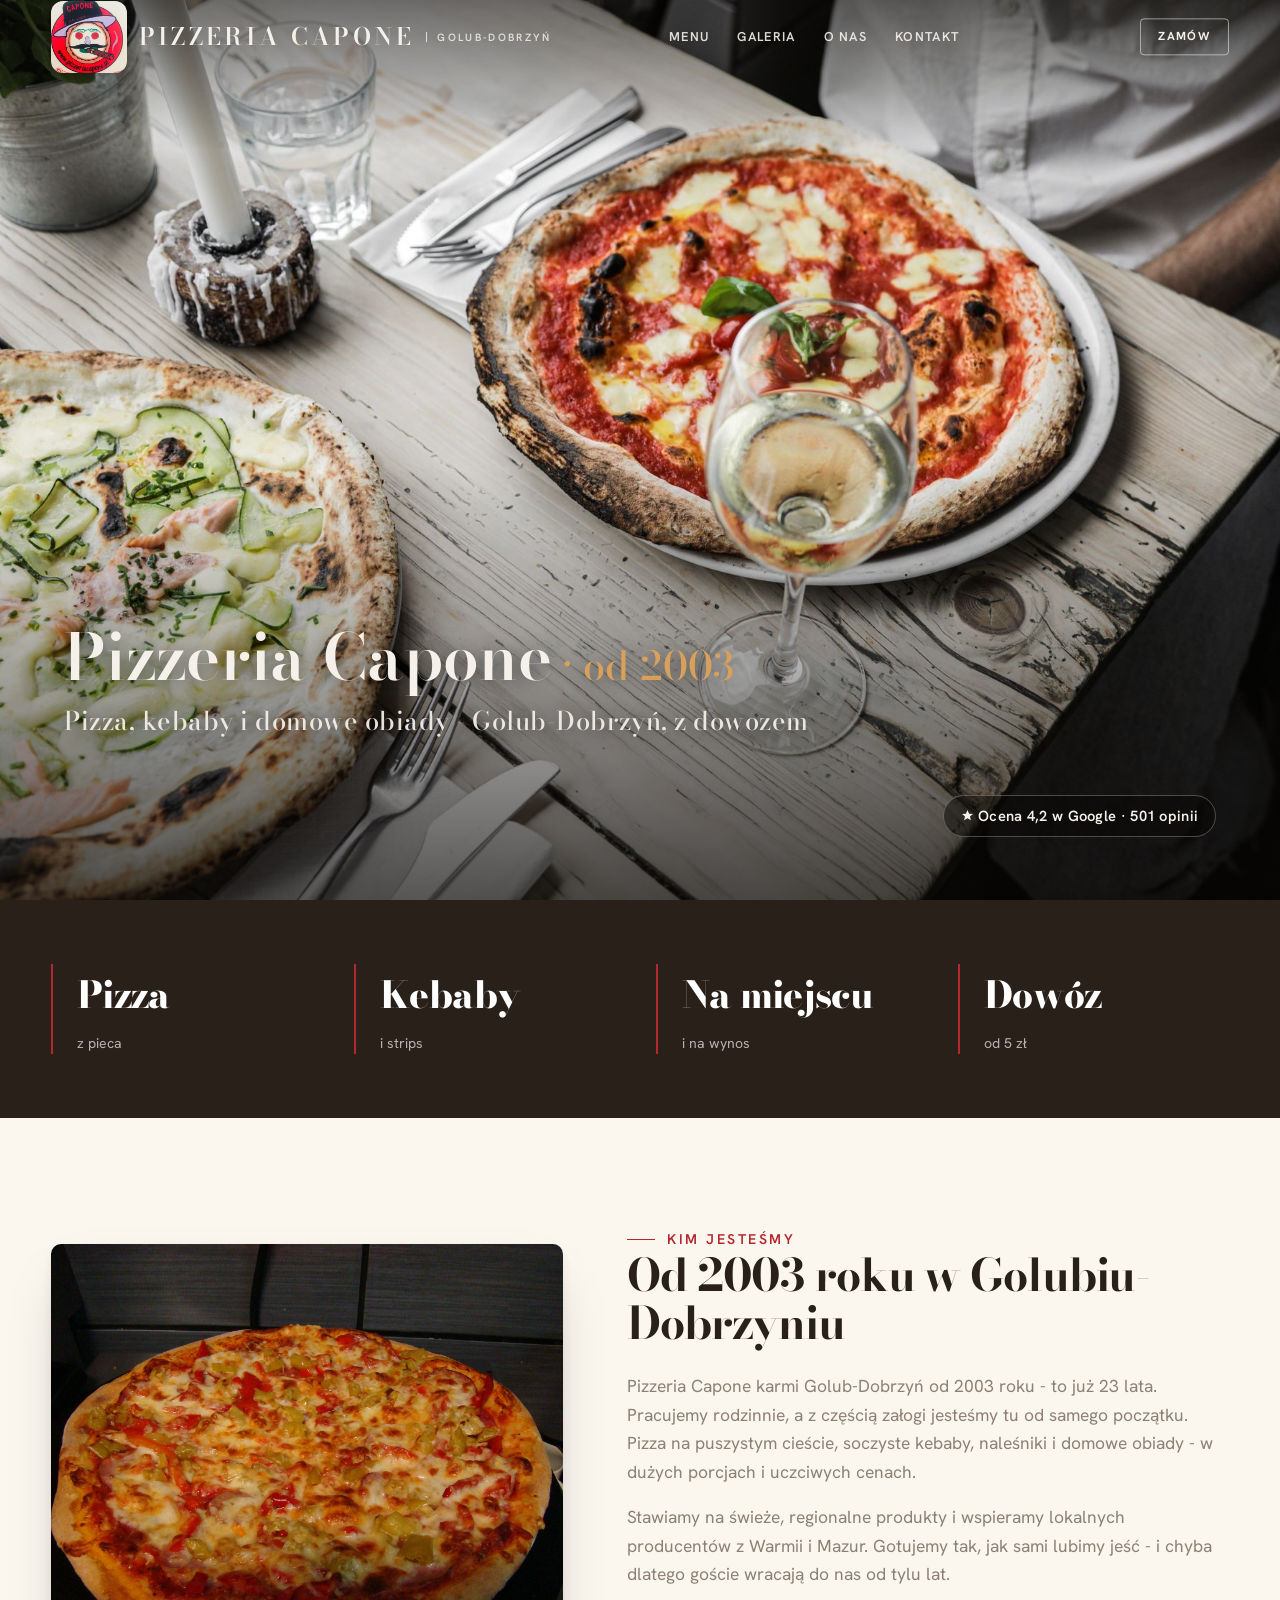
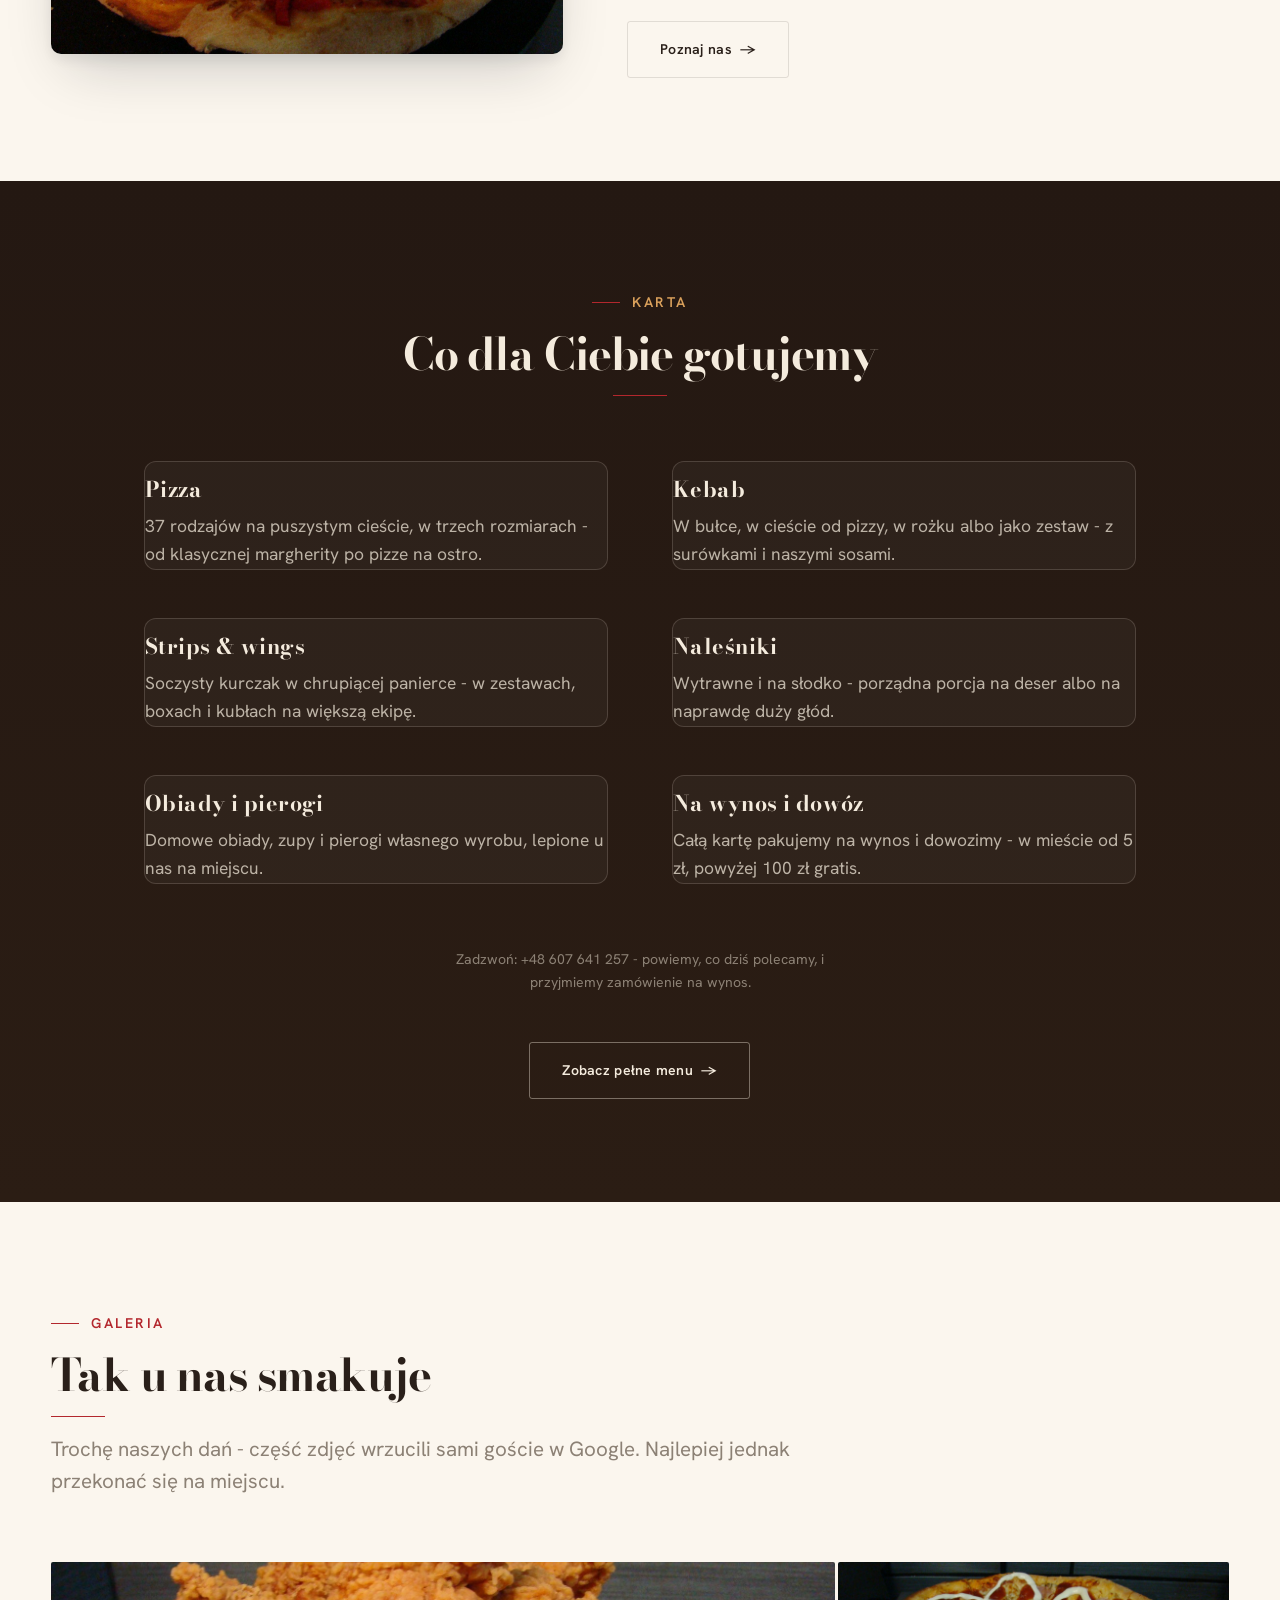
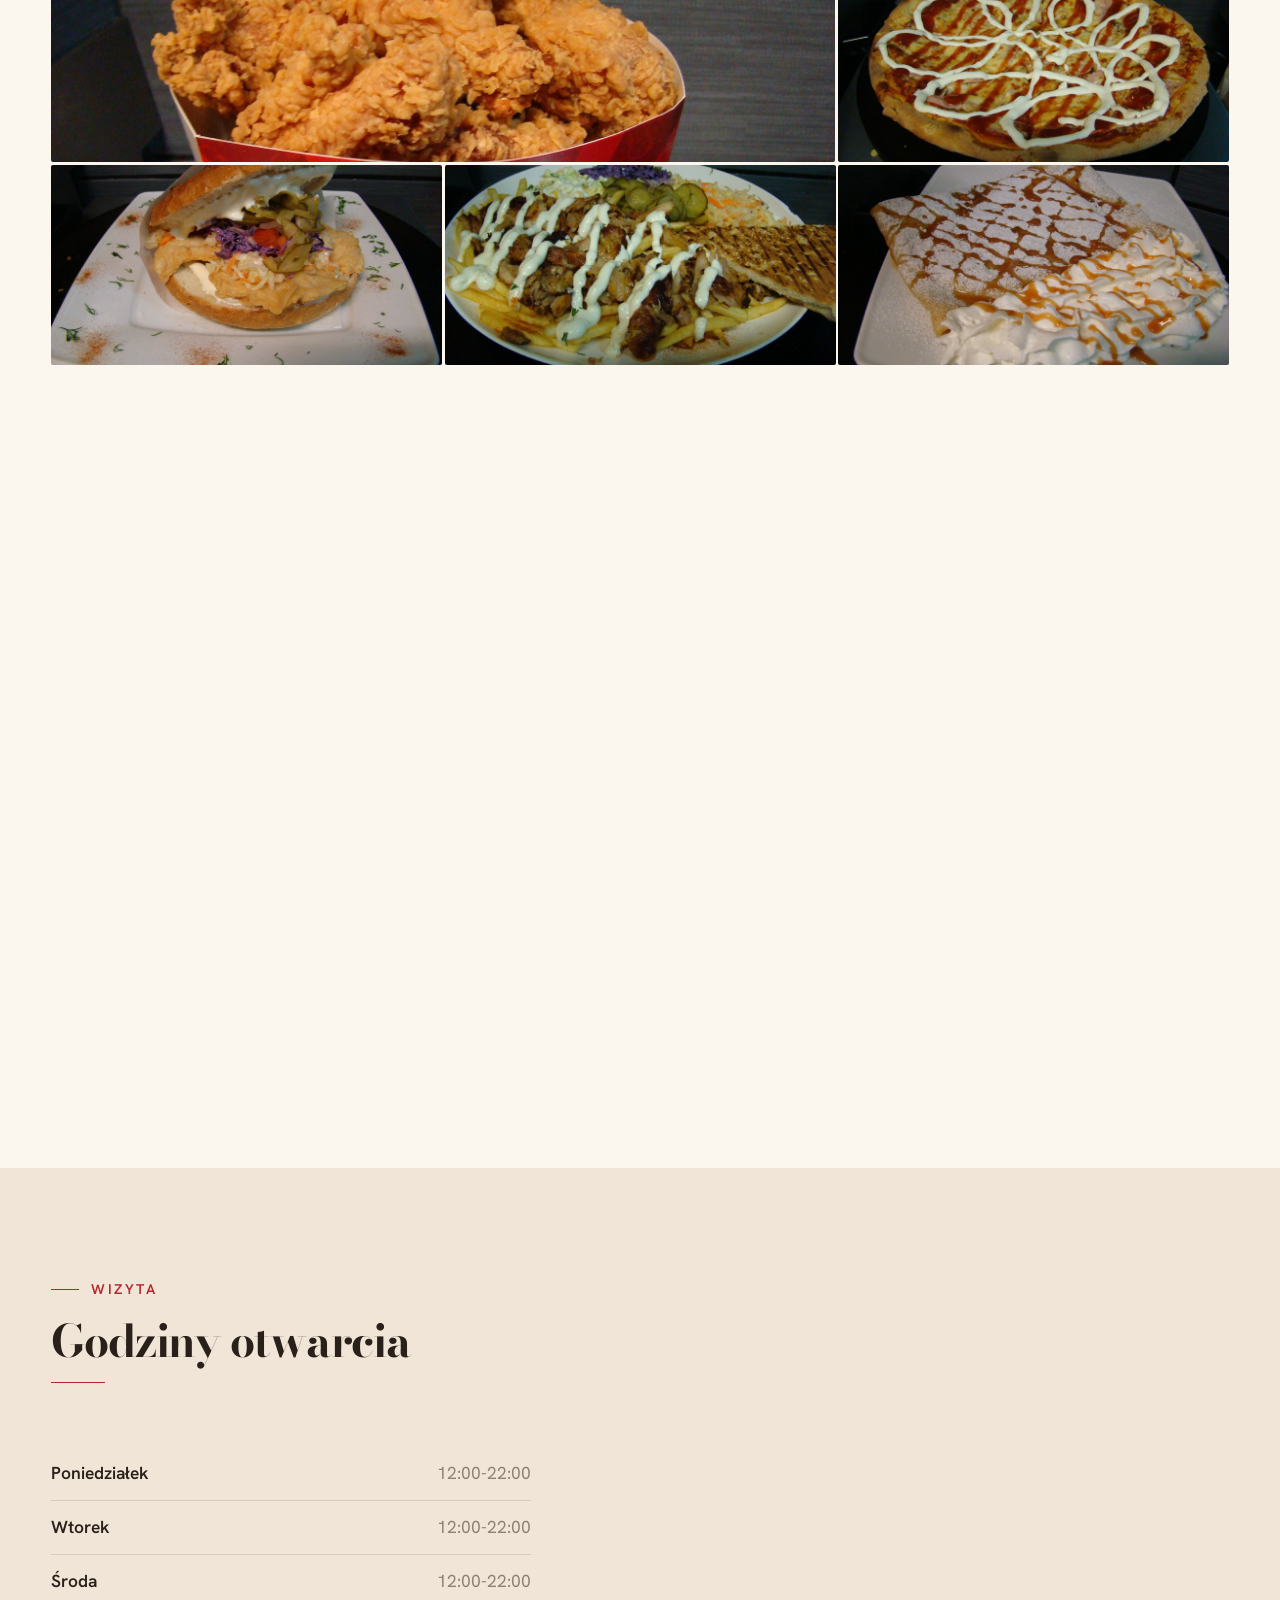
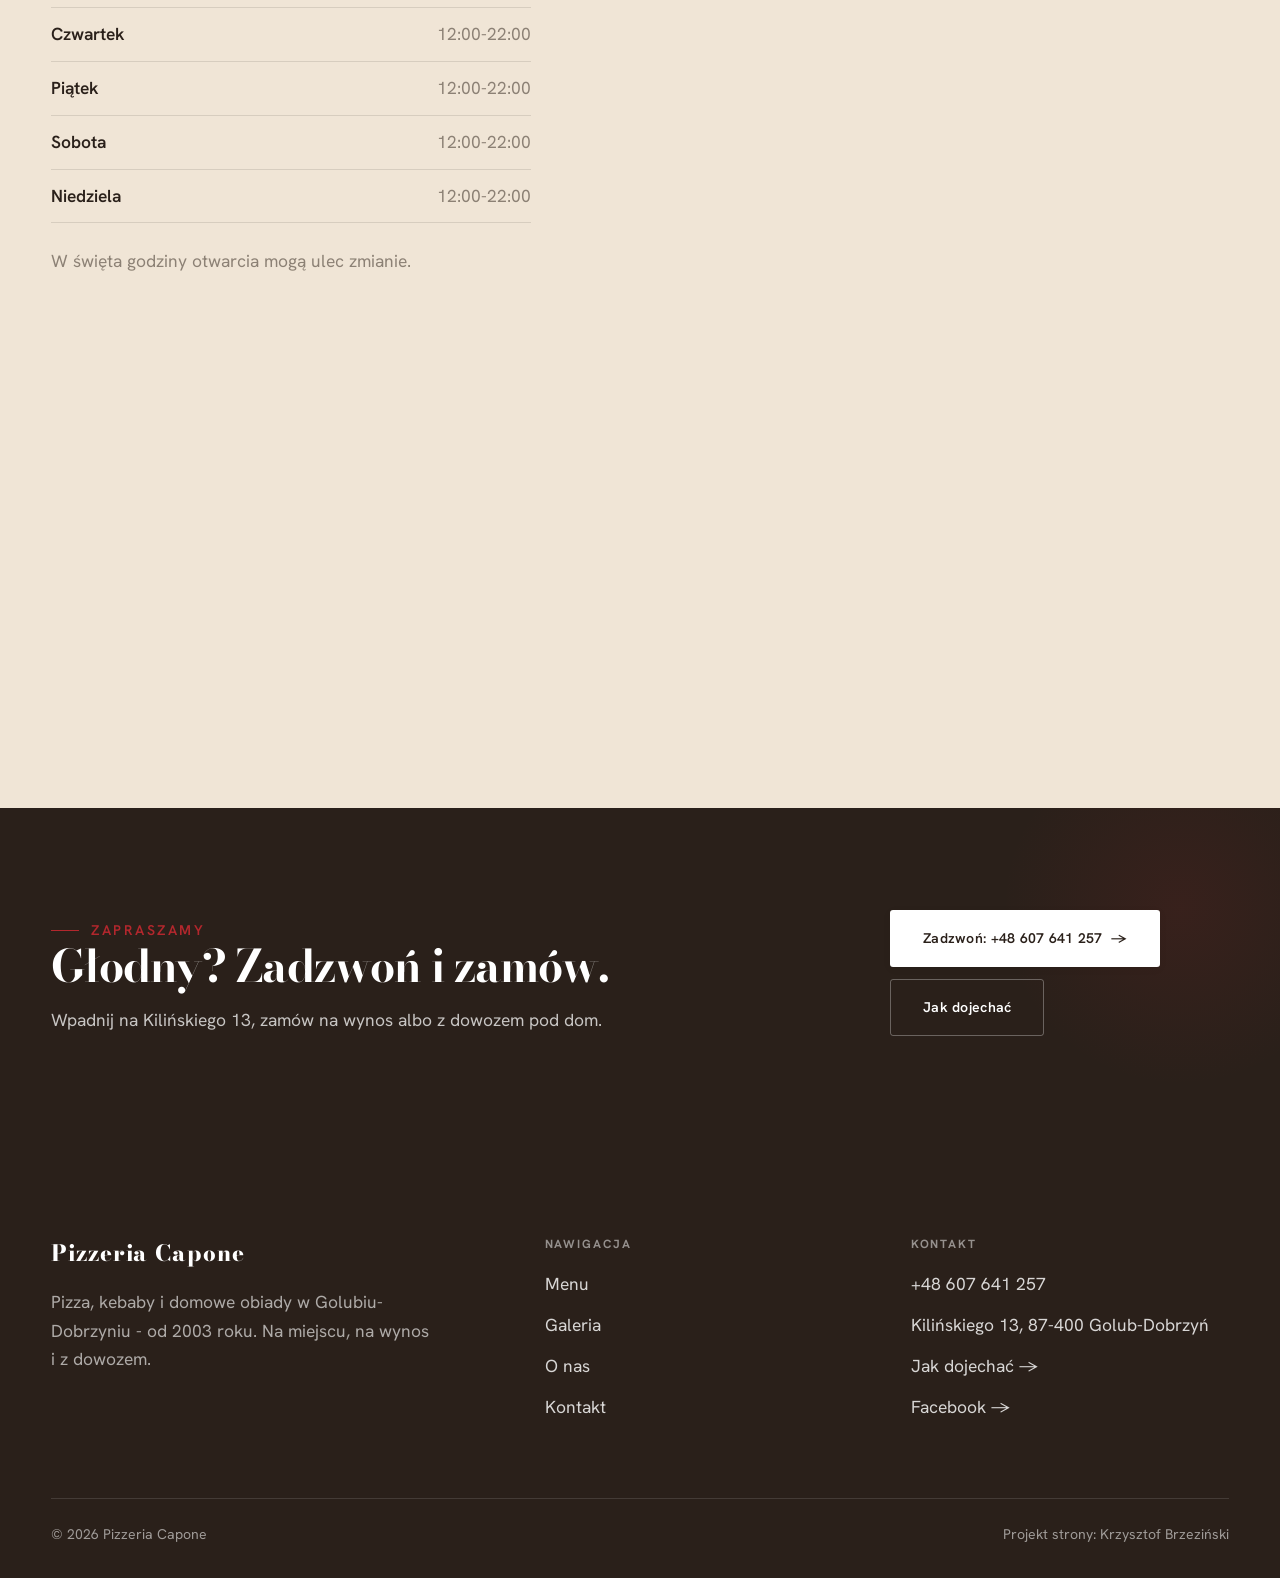
==== index.html @ 2d4af1e1 "Warstwa autorska: paleta Capone, ciemna karta na glownej, menu z prowadnicami, mapa przy godzinach, " ====
<!DOCTYPE html>
<html lang="pl">
<head>
<meta charset="UTF-8">
<meta name="viewport" content="width=device-width, initial-scale=1.0">
<title>Pizzeria Capone - Pizza i kebab · Golub-Dobrzyń</title>
<meta name="description" content="Pizzeria Capone w Golubiu-Dobrzyniu - pizza na puszystym cieście, kebaby, naleśniki i domowe obiady. Od 2003 roku, na miejscu i na wynos. Zadzwoń: +48 607 641 257.">
<link rel="preconnect" href="https://fonts.googleapis.com">
<link rel="preconnect" href="https://fonts.gstatic.com" crossorigin>
<link href="https://fonts.googleapis.com/css2?family=Bodoni+Moda:wght@500;600;700&family=Hanken+Grotesk:wght@400;500;600&display=swap" rel="stylesheet">
<link rel="stylesheet" href="assets/styles.css">
<link rel="icon" type="image/png" href="img/favicon.png">
<link rel="apple-touch-icon" href="img/apple-touch-icon.png">
<meta name="nb-deploy" content="bbc3ce6b8684">
</head>
<body>

<header class="nav">
  <div class="wrap nav-inner">
    <a class="brand brand-has-logo" href="index.html"><img class="brand-logo" src="img/logo.png" alt="Pizzeria Capone - logo"><span class="name">Pizzeria Capone</span><span class="sub">Golub-Dobrzyń</span></a>
    <nav class="nav-links">
      <a href="oferta.html">Menu</a>
      <a href="realizacje.html">Galeria</a>
      <a href="o-nas.html">O nas</a>
      <a href="kontakt.html">Kontakt</a>
      <a href="tel:+48607641257" class="btn btn-accent">Zamów</a>
    </nav>
    <button class="nav-toggle" aria-label="Menu"><span></span><span></span><span></span></button>
  </div>
</header>

<section class="hero-gastro">
  <img class="hg-bg" src="img/hero-galeria.jpg" alt="Pizzeria Capone - pizza z pieca">
  <div class="hg-veil"></div>
  <h1 class="hg-tagline">Pizzeria Capone<span class="hg-since"> · od 2003</span><span style="display:block;font-size:.4em;font-weight:500;letter-spacing:.02em;margin-top:.6em;color:rgba(245,241,234,.93)">Pizza, kebaby i domowe obiady - Golub-Dobrzyń, z dowozem</span></h1>
  <p class="hg-rate"><svg width="13" height="13" viewBox="0 0 24 24" fill="currentColor" aria-hidden="true" style="vertical-align:-1px"><path d="M12 2l2.9 6.6 7.1.6-5.4 4.7 1.6 7L12 17l-6.2 3.9 1.6-7L2 9.2l7.1-.6L12 2z"/></svg> Ocena 4,2 w Google · 501 opinii</p>
</section>
<section class="strip" style="padding-block:0">
  <div class="wrap">
    <div class="item reveal"><div class="k">Pizza</div><div class="v">z pieca</div></div>
    <div class="item reveal"><div class="k">Kebaby</div><div class="v">i strips</div></div>
    <div class="item reveal"><div class="k">Na miejscu</div><div class="v">i na wynos</div></div>
    <div class="item reveal"><div class="k">Dowóz</div><div class="v">od 5 zł</div></div>
  </div>
</section>
<section>
  <div class="wrap split">
    <div class="split-art reveal"><img src="img/g11.jpg" alt="Chleb kebabowy z sezamem - Pizzeria Capone" loading="lazy"></div>
    <div class="split-copy reveal">
      <span class="eyebrow">Kim jesteśmy</span>
      <h2>Od 2003 roku w Golubiu-Dobrzyniu</h2>
      <p class="muted">Pizzeria Capone karmi Golub-Dobrzyń od 2003 roku - to już 23 lata. Pracujemy rodzinnie, a z częścią załogi jesteśmy tu od samego początku. Pizza na puszystym cieście, soczyste kebaby, naleśniki i domowe obiady - w dużych porcjach i uczciwych cenach.</p>
      <p class="muted">Stawiamy na świeże, regionalne produkty i wspieramy lokalnych producentów z Warmii i Mazur. Gotujemy tak, jak sami lubimy jeść - i chyba dlatego goście wracają do nas od tylu lat.</p>
      <a href="o-nas.html" class="btn btn-ghost">Poznaj nas <span class="arr">→</span></a>
    </div>
  </div>
</section>
<section id="menu" class="menu-sec">
  <div class="wrap">
    <div class="head center reveal">
      <span class="eyebrow">Karta</span>
      <h2>Co dla Ciebie gotujemy</h2>
    </div>
    <div class="menu-cats">
      <div class="menu-cat reveal"><h3>Pizza</h3><p>37 rodzajów na puszystym cieście, w trzech rozmiarach - od klasycznej margherity po pizze na ostro.</p></div>
      <div class="menu-cat reveal"><h3>Kebab</h3><p>W bułce, w cieście od pizzy, w rożku albo jako zestaw - z surówkami i naszymi sosami.</p></div>
      <div class="menu-cat reveal"><h3>Strips &amp; wings</h3><p>Soczysty kurczak w chrupiącej panierce - w zestawach, boxach i kubłach na większą ekipę.</p></div>
      <div class="menu-cat reveal"><h3>Naleśniki</h3><p>Wytrawne i na słodko - porządna porcja na deser albo na naprawdę duży głód.</p></div>
      <div class="menu-cat reveal"><h3>Obiady i pierogi</h3><p>Domowe obiady, zupy i pierogi własnego wyrobu, lepione u nas na miejscu.</p></div>
      <div class="menu-cat reveal"><h3>Na wynos i dowóz</h3><p>Całą kartę pakujemy na wynos i dowozimy - w mieście od 5 zł, powyżej 100 zł gratis.</p></div>
    </div>
    <p class="menu-note">Zadzwoń: +48 607 641 257 - powiemy, co dziś polecamy, i przyjmiemy zamówienie na wynos.</p>
    <div style="text-align:center;margin-top:var(--space-7)" class="reveal"><a href="oferta.html" class="btn btn-ghost">Zobacz pełne menu <span class="arr">→</span></a></div>
  </div>
</section>
<section>
  <div class="wrap">
    <div class="head reveal">
      <span class="eyebrow">Galeria</span>
      <h2>Tak u nas smakuje</h2>
      <p>Trochę naszych dań - część zdjęć wrzucili sami goście w Google. Najlepiej jednak przekonać się na miejscu.</p>
    </div>
    <div class="gallery">
      <div class="tile t-two3 reveal"><img src="img/g2.jpg" alt="Kubełek chrupiących stripsów" loading="lazy" style="object-position:center 18%"><div class="cap">Kubełek stripsów</div></div>
      <div class="tile t-third reveal"><img src="img/g3.jpg" alt="Nasza pizza" loading="lazy"><div class="cap">Nasza pizza</div></div>
      <div class="tile t-third reveal"><img src="img/g4.jpg" alt="Burger z kurczakiem" loading="lazy"><div class="cap">Burger z kurczakiem</div></div>
      <div class="tile t-third reveal"><img src="img/g5.jpg" alt="Kebab na talerzu z frytkami i surówkami" loading="lazy"><div class="cap">Kebab na talerzu</div></div>
      <div class="tile t-third reveal"><img src="img/g6.jpg" alt="Naleśnik z bitą śmietaną i karmelem" loading="lazy"><div class="cap">Naleśniki na słodko</div></div>
    </div>
    <div style="margin-top:var(--space-7)" class="reveal"><a href="realizacje.html" class="btn btn-accent">Pełna galeria <span class="arr">→</span></a></div>
  </div>
</section>
<section class="opinie">
  <div class="wrap">
    <div class="head center reveal">
      <span class="eyebrow">Opinie</span>
      <h2>Co mówią klienci</h2>
    </div>
    <div class="opinie-grid">
      <figure class="op-card reveal"><span class="op-star" style="display:inline-flex;gap:3px"><svg width="14" height="14" viewBox="0 0 24 24" fill="currentColor" aria-hidden="true"><path d="M12 2l2.9 6.6 7.1.6-5.4 4.7 1.6 7L12 17l-6.2 3.9 1.6-7L2 9.2l7.1-.6L12 2z"/></svg><svg width="14" height="14" viewBox="0 0 24 24" fill="currentColor" aria-hidden="true"><path d="M12 2l2.9 6.6 7.1.6-5.4 4.7 1.6 7L12 17l-6.2 3.9 1.6-7L2 9.2l7.1-.6L12 2z"/></svg><svg width="14" height="14" viewBox="0 0 24 24" fill="currentColor" aria-hidden="true"><path d="M12 2l2.9 6.6 7.1.6-5.4 4.7 1.6 7L12 17l-6.2 3.9 1.6-7L2 9.2l7.1-.6L12 2z"/></svg><svg width="14" height="14" viewBox="0 0 24 24" fill="currentColor" aria-hidden="true"><path d="M12 2l2.9 6.6 7.1.6-5.4 4.7 1.6 7L12 17l-6.2 3.9 1.6-7L2 9.2l7.1-.6L12 2z"/></svg><svg width="14" height="14" viewBox="0 0 24 24" fill="currentColor" aria-hidden="true"><path d="M12 2l2.9 6.6 7.1.6-5.4 4.7 1.6 7L12 17l-6.2 3.9 1.6-7L2 9.2l7.1-.6L12 2z"/></svg></span><blockquote>Najlepsza pizzeria w Dobrzyniu i oby tak dalej kolejnych 23 lat! Bardzo szybki czas oczekiwania, przesympatyczna obsługa, z całego serca polecam!</blockquote><span class="op-autor">Milena Dylewska</span></figure>
      <figure class="op-card reveal"><span class="op-star" style="display:inline-flex;gap:3px"><svg width="14" height="14" viewBox="0 0 24 24" fill="currentColor" aria-hidden="true"><path d="M12 2l2.9 6.6 7.1.6-5.4 4.7 1.6 7L12 17l-6.2 3.9 1.6-7L2 9.2l7.1-.6L12 2z"/></svg><svg width="14" height="14" viewBox="0 0 24 24" fill="currentColor" aria-hidden="true"><path d="M12 2l2.9 6.6 7.1.6-5.4 4.7 1.6 7L12 17l-6.2 3.9 1.6-7L2 9.2l7.1-.6L12 2z"/></svg><svg width="14" height="14" viewBox="0 0 24 24" fill="currentColor" aria-hidden="true"><path d="M12 2l2.9 6.6 7.1.6-5.4 4.7 1.6 7L12 17l-6.2 3.9 1.6-7L2 9.2l7.1-.6L12 2z"/></svg><svg width="14" height="14" viewBox="0 0 24 24" fill="currentColor" aria-hidden="true"><path d="M12 2l2.9 6.6 7.1.6-5.4 4.7 1.6 7L12 17l-6.2 3.9 1.6-7L2 9.2l7.1-.6L12 2z"/></svg><svg width="14" height="14" viewBox="0 0 24 24" fill="currentColor" aria-hidden="true"><path d="M12 2l2.9 6.6 7.1.6-5.4 4.7 1.6 7L12 17l-6.2 3.9 1.6-7L2 9.2l7.1-.6L12 2z"/></svg></span><blockquote>Super pizzeria. Miła obsługa. Jedzonko pycha, niezmienne przez tyle lat. Gdy mam tylko okazję, to z chęcią jadę do Nich z synem na pizzę czy kebaba. Polecam.</blockquote><span class="op-autor">Paweł Nowatkowski</span></figure>
    </div>
  </div>
</section>
<section class="trust">
  <div class="wrap">
    <div class="head reveal">
      <span class="eyebrow">Wizyta</span>
      <h2>Godziny otwarcia</h2>
    </div>
    <div class="trust-cols reveal"><div><div class="godz">
      <div class="godz-row"><b>Poniedziałek</b><span>12:00-22:00</span></div>
      <div class="godz-row"><b>Wtorek</b><span>12:00-22:00</span></div>
      <div class="godz-row"><b>Środa</b><span>12:00-22:00</span></div>
      <div class="godz-row"><b>Czwartek</b><span>12:00-22:00</span></div>
      <div class="godz-row"><b>Piątek</b><span>12:00-22:00</span></div>
      <div class="godz-row"><b>Sobota</b><span>12:00-22:00</span></div>
      <div class="godz-row"><b>Niedziela</b><span>12:00-22:00</span></div>
    </div>
    <p class="muted" style="margin-top:var(--space-5)">W święta godziny otwarcia mogą ulec zmianie.</p>
  </div>
</div><iframe class="map-mini" loading="lazy" title="Pizzeria Capone - mapa dojazdu" src="https://maps.google.com/maps?q=53.1108291%2C19.0519311&z=15&output=embed"></iframe></div>
  </section>
<section class="cta">
  <div class="wrap">
    <div class="reveal">
      <span class="eyebrow">Zapraszamy</span>
      <h2>Głodny? Zadzwoń i zamów.</h2>
      <p>Wpadnij na Kilińskiego 13, zamów na wynos albo z dowozem pod dom.</p>
    </div>
    <div class="cta-actions reveal">
      <a href="tel:+48607641257" class="btn btn-light">Zadzwoń: +48 607 641 257 <span class="arr">→</span></a>
      <a href="https://maps.google.com/?cid=8520244853680919772" target="_blank" rel="noopener" class="btn btn-ghost" style="color:#fff;border-color:rgba(255,255,255,.3)">Jak dojechać</a>
    </div>
  </div>
</section>

<footer>
  <div class="wrap">
    <div class="foot-grid">
      <div class="foot-brand">
        <div class="name">Pizzeria Capone</div>
        <p>Pizza, kebaby i domowe obiady w Golubiu-Dobrzyniu - od 2003 roku. Na miejscu, na wynos i z dowozem.</p>
      </div>
      <div class="foot-col">
        <h4>Nawigacja</h4>
        <a href="oferta.html">Menu</a>
        <a href="realizacje.html">Galeria</a>
        <a href="o-nas.html">O nas</a>
        <a href="kontakt.html">Kontakt</a>
      </div>
      <div class="foot-col">
        <h4>Kontakt</h4>
        <a href="tel:+48607641257">+48 607 641 257</a>
        <p>Kilińskiego 13, 87-400 Golub-Dobrzyń</p>
        <a href="https://maps.google.com/?cid=8520244853680919772" target="_blank" rel="noopener">Jak dojechać →</a>
        <a class="foot-fb" href="https://www.facebook.com/p/Pizzeria-Capone-100063553814642/" target="_blank" rel="noopener">Facebook →</a>
      </div>
    </div>
    <div class="foot-bot">
      <span>© 2026 Pizzeria Capone</span>
      <span>Projekt strony: Krzysztof Brzeziński</span>
    </div>
  </div>
</footer>
<div class="sticky-reserve"><a class="sr-fb" href="https://www.facebook.com/p/Pizzeria-Capone-100063553814642/" target="_blank" rel="noopener" aria-label="Facebook - Pizzeria Capone"><svg width="20" height="20" viewBox="0 0 24 24" fill="currentColor" aria-hidden="true"><path d="M22 12a10 10 0 1 0-11.6 9.9v-7H7.9V12h2.5V9.8c0-2.5 1.5-3.9 3.8-3.9 1.1 0 2.2.2 2.2.2v2.5h-1.2c-1.2 0-1.6.8-1.6 1.6V12h2.7l-.4 2.9h-2.3v7A10 10 0 0 0 22 12z"/></svg></a><a class="sr-book" href="tel:+48607641257">Zadzwoń i zamów</a><a class="sr-call" href="tel:+48607641257" aria-label="Zadzwoń"><svg class="ico-tel" width="16" height="16" viewBox="0 0 24 24" fill="none" aria-hidden="true"><path d="M6.6 10.8a15.5 15.5 0 0 0 6.6 6.6l2.2-2.2a1 1 0 0 1 1-.24 11.4 11.4 0 0 0 3.6.58 1 1 0 0 1 1 1V20a1 1 0 0 1-1 1A17 17 0 0 1 3 4a1 1 0 0 1 1-1h3.5a1 1 0 0 1 1 1c0 1.25.2 2.46.58 3.6a1 1 0 0 1-.25 1l-2.23 2.2Z" fill="currentColor"/></svg></a></div>

<script src="assets/main.js"></script>
</body>
</html>
---- assets/styles.css ----
/* ============================================================
   STOLBASZ — premium, architektoniczny B2B fit-out
   Jasna paleta, zero brązu. System wg premium-web-craft.
   Projekt strony: Krzysztof Brzeziński
   ============================================================ */

:root{
  /* PALETA — jasna, architektoniczna, chłodna */
  --paper:#FBF6EE;          /* główne tło */
  --paper-2:#F0E5D6;        /* sekcje alternatywne (chłodny jasny szary) */
  --paper-3:#F0E5D6;        /* delikatne wypełnienia */
  --ink:#2A201A;            /* tekst główny — chłodny grafit */
  --ink-soft:#4A3B2F;       /* nagłówki drugorzędne */
  --muted:#8C8175;          /* tekst poboczny */
  --line:rgba(42,32,26,.12);/* hairline */
  --accent:#B84A28;         /* stonowany petrol-slate — jedyny akcent */
  --accent-d:#97381C;
  --accent-soft:rgba(184,74,40,.10);
  --dark:#2A201A;           /* sekcje ciemne (stopka/CTA) */

  /* ODSTĘPY — skala 4/8 */
  --space-1:4px; --space-2:8px; --space-3:12px; --space-4:16px; --space-5:24px;
  --space-6:32px; --space-7:48px; --space-8:64px; --space-9:96px; --space-10:128px;

  /* TYPOGRAFIA — fluid clamp() */
  --text-sm:clamp(.82rem,.8rem + .1vw,.9rem);
  --text-base:clamp(1rem,.97rem + .15vw,1.1rem);
  --text-lg:clamp(1.12rem,1.05rem + .3vw,1.3rem);
  --text-h3:clamp(1.2rem,1.1rem + .5vw,1.5rem);
  --text-h2:clamp(1.9rem,1.5rem + 1.9vw,2.8rem);
  --text-h1:clamp(2.6rem,1.9rem + 3.6vw,4.6rem);

  /* PROMIENIE — architektoniczne, raczej ostre */
  --r-sm:3px; --r-md:6px; --r-lg:10px;

  /* RUCH */
  --ease:cubic-bezier(.25,.46,.45,.94); --dur:.24s;

  /* CIENIE — miękkie, warstwowe */
  --sh-sm:0 1px 2px rgba(16,24,32,.04), 0 2px 8px rgba(16,24,32,.05);
  --sh-md:0 2px 6px rgba(16,24,32,.05), 0 12px 28px -8px rgba(16,24,32,.12);
  --sh-lg:0 6px 14px rgba(16,24,32,.07), 0 26px 56px -18px rgba(16,24,32,.22);

  --hairline:1px solid var(--line);

  --font-display:'Bodoni Moda',serif;
  --font-body:'Hanken Grotesk',sans-serif;
}

*{box-sizing:border-box;margin:0;padding:0}
html{scroll-behavior:smooth}
body{
  font-family:var(--font-body);
  font-size:var(--text-base);
  line-height:1.65;
  color:var(--ink);
  background:var(--paper);
  -webkit-font-smoothing:antialiased;
  text-rendering:optimizeLegibility;
}
img{max-width:100%;display:block}
a{color:inherit;text-decoration:none}

.wrap{width:min(92%,1180px);margin-inline:auto}
section{padding-block:clamp(52px,6.5vw,96px)}

h1,h2,h3{font-family:var(--font-display);font-weight:700;line-height:1.08;letter-spacing:-.02em;color:var(--ink)}
h1{font-size:var(--text-h1);letter-spacing:-.035em}
h2{font-size:var(--text-h2);letter-spacing:-.025em}
h3{font-size:var(--text-h3)}
p{max-width:65ch}

.eyebrow{
  font-family:var(--font-body);
  font-size:var(--text-sm);
  font-weight:600;
  letter-spacing:.18em;
  text-transform:uppercase;
  color:var(--accent);
  display:inline-flex;align-items:center;gap:var(--space-3);
}
.eyebrow::before{content:"";width:28px;height:1px;background:var(--accent);display:inline-block}

.muted{color:var(--muted)}
.lead{font-size:var(--text-lg);line-height:1.55;color:var(--ink-soft);max-width:50ch}

/* ---------- BUTTONS ---------- */
.btn{
  display:inline-flex;align-items:center;gap:var(--space-2);
  font-weight:600;font-size:var(--text-sm);letter-spacing:.02em;
  padding:var(--space-4) var(--space-6);
  border-radius:var(--r-sm);
  transition:transform var(--dur) var(--ease),box-shadow var(--dur) var(--ease),background var(--dur) var(--ease);
  cursor:pointer;border:1px solid transparent;
}
.btn-accent{background:var(--accent);color:#fff;box-shadow:var(--sh-sm)}
.btn-accent:hover{background:var(--accent-d);transform:translateY(-2px);box-shadow:var(--sh-md)}
.btn-accent:active{transform:translateY(0);box-shadow:var(--sh-sm)}
.btn-ghost{background:transparent;color:var(--ink);border-color:var(--line)}
.btn-ghost:hover{border-color:var(--accent);color:var(--accent);transform:translateY(-2px)}
.btn-light{background:#fff;color:var(--ink);box-shadow:var(--sh-sm)}
.btn-light:hover{transform:translateY(-2px);box-shadow:var(--sh-md)}
.btn .arr{transition:transform var(--dur) var(--ease)}
.btn:hover .arr{transform:translateX(4px)}

/* ---------- NAV ---------- */
.nav{
  position:sticky;top:0;z-index:50;
  background:color-mix(in srgb,var(--paper) 88%,transparent);
  backdrop-filter:saturate(140%) blur(10px);
  border-bottom:var(--hairline);
}
.nav-inner{display:flex;align-items:center;justify-content:space-between;height:88px}
.brand{display:flex;flex-direction:column;line-height:1}
.brand .name{font-family:var(--font-display);font-weight:800;font-size:1.35rem;letter-spacing:.04em}
.brand .sub{font-size:.62rem;letter-spacing:.34em;text-transform:uppercase;color:var(--muted);margin-top:5px}
.nav-links{display:flex;align-items:center;gap:var(--space-6)}
.nav-links a{font-size:var(--text-sm);font-weight:500;color:var(--ink-soft);position:relative;padding-block:4px;transition:color var(--dur) var(--ease)}
.nav-links a::after{content:"";position:absolute;left:0;bottom:0;width:0;height:1.5px;background:var(--accent);transition:width var(--dur) var(--ease)}
.nav-links a:hover,.nav-links a.active{color:var(--ink)}
.nav-links a:hover::after,.nav-links a.active::after{width:100%}
.nav-links .btn{padding:var(--space-2) var(--space-5)}
/* przyciski w nav: właściwy kolor (przebij .nav-links a) + bez podkreślenia */
.nav-links a.btn-accent{color:#fff}
.nav-links a.btn-ghost,.nav-links a.btn-light{color:var(--ink)}
.nav-links a.btn::after{display:none}
.nav-toggle{display:none;background:none;border:none;cursor:pointer;flex-direction:column;gap:5px;padding:8px}
.nav-toggle span{width:24px;height:2px;background:var(--ink);transition:var(--dur)}

/* ---------- HERO (split) ---------- */
.hero{position:relative;overflow:hidden;border-bottom:var(--hairline)}
.hero-grid{display:grid;grid-template-columns:1.05fr .95fr;gap:clamp(24px,4vw,60px);align-items:center;
  padding-block:clamp(36px,4.5vw,64px)}
.hero-copy .eyebrow{margin-bottom:var(--space-5)}
.hero-copy h1{margin-bottom:var(--space-5)}
.hero-copy .lead{margin-bottom:var(--space-7)}
.hero-actions{display:flex;flex-wrap:wrap;gap:var(--space-4)}
.hero-art{position:relative;aspect-ratio:4/3;border-radius:var(--r-lg);overflow:hidden;box-shadow:var(--sh-lg)}
.hero-art img{width:100%;height:100%;object-fit:cover}
.hero-art::after{content:"";position:absolute;inset:0;background:linear-gradient(180deg,transparent 55%,rgba(18,24,28,.28))}
.hero-badge{position:absolute;left:var(--space-5);bottom:var(--space-5);z-index:2;
  background:rgba(252,252,251,.94);backdrop-filter:blur(4px);
  border-radius:var(--r-md);padding:var(--space-4) var(--space-5);box-shadow:var(--sh-md);max-width:78%}
.hero-badge strong{display:block;font-family:var(--font-display);font-size:1rem;letter-spacing:-.01em}
.hero-badge span{font-size:var(--text-sm);color:var(--muted)}

/* ---------- HERO duży / kinowy (strona główna) ---------- */
.hero-cine{position:relative;min-height:clamp(560px,82vh,840px);min-height:clamp(560px,82svh,840px);display:flex;align-items:center;overflow:hidden;border-bottom:var(--hairline)}
.hero-cine>img{position:absolute;inset:0;width:100%;height:100%;object-fit:cover;z-index:0}
.hero-cine::after{content:"";position:absolute;inset:0;z-index:1;
  background:linear-gradient(95deg,rgba(13,18,23,.86) 0%,rgba(13,18,23,.64) 32%,rgba(13,18,23,.24) 62%,rgba(13,18,23,.04) 100%)}
.hero-cine .wrap{position:relative;z-index:2;padding-block:var(--space-8)}
.hero-cine .hero-copy{max-width:660px}
.hero-cine .eyebrow{color:#fff;margin-bottom:var(--space-5)}
.hero-cine .eyebrow::before{background:#fff}
.hero-cine h1{color:#fff;margin-bottom:var(--space-5);font-size:clamp(2.9rem,2rem + 4.4vw,5.2rem)}
.hero-cine .lead{color:rgba(255,255,255,.92);max-width:48ch;margin-bottom:var(--space-7)}
.hero-cine .hero-actions{display:flex;flex-wrap:wrap;gap:var(--space-4)}
@media(max-width:680px){
  .hero-cine{min-height:clamp(520px,76vh,640px);min-height:clamp(520px,76svh,640px);align-items:flex-end}
  .hero-cine::after{background:linear-gradient(0deg,rgba(13,18,23,.9) 6%,rgba(13,18,23,.45) 55%,rgba(13,18,23,.25) 100%)}
  .hero-cine .wrap{padding-bottom:var(--space-9)}
}

/* full-bleed hero variant (podstrony) */
.pagehead{position:relative;min-height:46vh;min-height:46svh;display:flex;align-items:flex-end;overflow:hidden;border-bottom:var(--hairline)}
.pagehead img{position:absolute;inset:0;width:100%;height:100%;object-fit:cover}
.pagehead::after{content:"";position:absolute;inset:0;background:linear-gradient(180deg,rgba(18,24,28,.25),rgba(18,24,28,.62))}
.pagehead .wrap{position:relative;z-index:2;padding-block:var(--space-9);color:#fff}
.pagehead h1{color:#fff;max-width:18ch}
.pagehead .eyebrow{color:#fff}
.pagehead .eyebrow::before{background:#fff}
.pagehead p{color:rgba(255,255,255,.86);margin-top:var(--space-4);max-width:54ch}

/* ---------- STRIP (pasek skrótów / liczby) ---------- */
.strip{background:var(--dark);color:#fff}
.strip .wrap{display:grid;grid-template-columns:repeat(4,1fr);gap:var(--space-6);padding-block:var(--space-8)}
.strip .item .k{font-family:var(--font-display);font-size:clamp(1.6rem,1.2rem + 1.4vw,2.4rem);font-weight:800;letter-spacing:-.02em;color:#fff}
.strip .item .v{font-size:var(--text-sm);color:rgba(255,255,255,.66);margin-top:var(--space-2);line-height:1.45}
.strip .item{border-left:2px solid var(--accent);padding-left:var(--space-5)}

/* ---------- SECTION HEAD ---------- */
.head{max-width:48rem;margin-bottom:var(--space-8)}
.head.center{margin-inline:auto;text-align:center}
.head .eyebrow{margin-bottom:var(--space-4)}
.head h2{margin-bottom:var(--space-4)}
.head p{color:var(--muted);font-size:var(--text-lg);line-height:1.55}
.head.center p{margin-inline:auto}

/* ---------- INTRO SPLIT ---------- */
.split{display:grid;grid-template-columns:.92fr 1.08fr;gap:clamp(28px,5vw,80px);align-items:center}
.split.rev{grid-template-columns:1.08fr .92fr}
.split.rev .split-art{order:-1}
.split-art{position:relative;aspect-ratio:5/4;border-radius:var(--r-lg);overflow:hidden;box-shadow:var(--sh-lg)}
.split-art img{width:100%;height:100%;object-fit:cover}
.split-copy h2{margin-bottom:var(--space-5)}
.split-copy p+p{margin-top:var(--space-4)}
.split-copy .btn{margin-top:var(--space-6)}

/* ---------- SERVICES (zakres) ---------- */
.svc-grid{display:grid;grid-template-columns:repeat(auto-fit,minmax(280px,1fr));gap:var(--space-5)}
.svc{background:#fff;border:var(--hairline);border-radius:var(--r-md);padding:var(--space-7) var(--space-6);
  transition:transform var(--dur) var(--ease),box-shadow var(--dur) var(--ease),border-color var(--dur) var(--ease);
  position:relative;overflow:hidden}
.svc::before{content:"";position:absolute;left:0;top:0;width:3px;height:0;background:var(--accent);transition:height var(--dur) var(--ease)}
.svc:hover{transform:translateY(-4px);box-shadow:var(--sh-md);border-color:transparent}
.svc:hover::before{height:100%}
.svc .ic{font-family:var(--font-display);font-size:.8rem;font-weight:700;letter-spacing:.12em;color:var(--accent);margin-bottom:var(--space-4)}
.svc h3{margin-bottom:var(--space-3);font-size:1.22rem}
.svc p{color:var(--muted);font-size:var(--text-base);line-height:1.6}

/* big detailed service rows */
.svc-row{display:grid;grid-template-columns:.8fr 1.2fr;gap:clamp(20px,4vw,60px);align-items:center;padding-block:var(--space-8)}
.svc-row+.svc-row{border-top:var(--hairline)}
.svc-row.rev{grid-template-columns:1.2fr .8fr}
.svc-row.rev .svc-row-art{order:-1}
.svc-row-art{aspect-ratio:4/3;border-radius:var(--r-md);overflow:hidden;box-shadow:var(--sh-md)}
.svc-row-art img{width:100%;height:100%;object-fit:cover}
.svc-row h3{font-size:1.5rem;margin-bottom:var(--space-4)}
.svc-row .num{font-family:var(--font-display);font-size:.85rem;font-weight:700;letter-spacing:.14em;color:var(--accent);display:block;margin-bottom:var(--space-3)}
.svc-row ul{list-style:none;margin-top:var(--space-4);display:flex;flex-direction:column;gap:var(--space-2)}
.svc-row li{position:relative;padding-left:var(--space-5);color:var(--muted);font-size:var(--text-base)}
.svc-row li::before{content:"";position:absolute;left:0;top:.62em;width:8px;height:1px;background:var(--accent)}

/* ---------- GALLERY (realizacje) ---------- */
.gallery{display:grid;grid-template-columns:repeat(12,1fr);gap:var(--space-4);grid-auto-rows:200px}
/* GALERIA MASONRY — pionowe zdjęcia (portrety beauty/wellness) bez przycinania: kolumny, height auto */
.gallery-masonry{column-count:3;column-gap:var(--space-4)}
@media(max-width:900px){.gallery-masonry{column-count:2}}
@media(max-width:560px){.gallery-masonry{column-count:1}}
.gallery-masonry .m-tile{break-inside:avoid;margin:0 0 var(--space-4);padding:0;position:relative;overflow:hidden;border-radius:var(--r-md);border:1px solid var(--line)}
.gallery-masonry .m-tile img{width:100%;height:auto;display:block}
.gallery-masonry .m-tile .cap{position:absolute;left:0;right:0;bottom:0;padding:var(--space-4);color:#fff;background:linear-gradient(0deg,rgba(0,0,0,.55),transparent);font-size:var(--text-sm)}
.tile{position:relative;overflow:hidden;border-radius:var(--r-md);box-shadow:var(--sh-sm);
  transition:transform var(--dur) var(--ease),box-shadow var(--dur) var(--ease)}
.tile img{width:100%;height:100%;object-fit:cover;transition:transform .6s var(--ease)}
.tile:hover{box-shadow:var(--sh-md)}
.tile:hover img{transform:scale(1.05)}
.tile .cap{position:absolute;left:0;right:0;bottom:0;padding:var(--space-5) var(--space-4) var(--space-4);
  background:linear-gradient(transparent,rgba(18,24,28,.78));color:#fff;
  font-size:var(--text-sm);font-weight:600;letter-spacing:.01em;
  opacity:0;transform:translateY(8px);transition:var(--dur) var(--ease)}
.tile:hover .cap{opacity:1;transform:translateY(0)}
.tile .cap small{display:block;font-weight:400;opacity:.78;letter-spacing:.04em;text-transform:uppercase;font-size:.66rem;margin-top:3px}
/* bento spans */
.t-wide{grid-column:span 6}
.t-tall{grid-column:span 6;grid-row:span 2}
.t-std{grid-column:span 6}
.t-third{grid-column:span 4}
.t-two3{grid-column:span 8}

/* ---------- TRUST / WIARYGODNOŚĆ ---------- */
.trust{background:var(--paper-2)}
.trust-grid{display:grid;grid-template-columns:repeat(auto-fit,minmax(240px,1fr));gap:var(--space-5);margin-top:var(--space-7)}
.trust-card{background:#fff;border-radius:var(--r-md);padding:var(--space-7) var(--space-6);box-shadow:var(--sh-sm);border-top:3px solid var(--accent)}
.trust-card .big{font-family:var(--font-display);font-size:clamp(1.8rem,1.3rem + 1.6vw,2.6rem);font-weight:800;letter-spacing:-.02em;color:var(--ink);line-height:1}
.trust-card h3{font-size:1.12rem;margin:var(--space-3) 0 var(--space-2)}
.trust-card p{color:var(--muted);font-size:var(--text-base);line-height:1.55}

/* ---------- CTA band ---------- */
.cta{background:var(--dark);color:#fff;position:relative;overflow:hidden}
.cta .wrap{display:grid;grid-template-columns:1.4fr .6fr;gap:var(--space-7);align-items:center;position:relative;z-index:2}
.cta h2{color:#fff;max-width:20ch}
.cta p{color:rgba(255,255,255,.74);margin-top:var(--space-4)}
.cta-actions{display:flex;flex-direction:column;gap:var(--space-3);align-items:flex-start}
.cta::before{content:"";position:absolute;right:-80px;top:-80px;width:360px;height:360px;border-radius:50%;
  background:radial-gradient(circle,var(--accent-soft),transparent 70%)}

/* ---------- CONTACT ---------- */
.contact-grid{display:grid;grid-template-columns:.85fr 1.15fr;gap:clamp(28px,4vw,56px);align-items:start}
.info-list{display:flex;flex-direction:column;gap:var(--space-2)}
.info-row{display:flex;gap:var(--space-4);align-items:flex-start;padding-block:var(--space-4);border-bottom:var(--hairline)}
.info-row .ic{flex:none;width:42px;height:42px;display:grid;place-items:center;border-radius:50%;
  background:var(--accent-soft);color:var(--accent);font-size:1.05rem}
.info-row .lbl{font-size:.72rem;letter-spacing:.14em;text-transform:uppercase;color:var(--muted)}
.info-row .val{font-weight:600;font-size:var(--text-base);margin-top:2px}
.info-row a.val:hover{color:var(--accent)}
.map{border:none;border-radius:var(--r-lg);box-shadow:var(--sh-md);width:100%;height:100%;min-height:380px;filter:grayscale(.2) contrast(1.02)}
.form{background:#fff;border:var(--hairline);border-radius:var(--r-lg);padding:clamp(24px,3vw,40px);box-shadow:var(--sh-sm)}
.form .fld{margin-bottom:var(--space-5)}
.form label{display:block;font-size:var(--text-sm);font-weight:600;margin-bottom:var(--space-2)}
.form input,.form textarea{width:100%;font-family:inherit;font-size:var(--text-base);color:var(--ink);
  padding:var(--space-4);border:var(--hairline);border-radius:var(--r-sm);background:var(--paper);transition:border-color var(--dur)}
.form input:focus,.form textarea:focus{outline:none;border-color:var(--accent);background:#fff}
.form textarea{resize:vertical;min-height:120px}
.form .note{font-size:var(--text-sm);color:var(--muted);margin-top:var(--space-3)}

/* ---------- FOOTER ---------- */
footer{background:var(--dark);color:#fff;padding-block:var(--space-9) var(--space-6)}
.foot-grid{display:grid;grid-template-columns:1.4fr 1fr 1fr;gap:var(--space-7);margin-bottom:var(--space-8)}
.foot-brand .name{font-family:var(--font-display);font-weight:800;font-size:1.4rem;letter-spacing:.04em}
.foot-brand p{color:rgba(255,255,255,.62);margin-top:var(--space-4);font-size:var(--text-base);max-width:38ch}
.foot-col h4{font-size:.74rem;letter-spacing:.16em;text-transform:uppercase;color:rgba(255,255,255,.5);margin-bottom:var(--space-4)}
.foot-col a,.foot-col p{display:block;color:rgba(255,255,255,.82);font-size:var(--text-base);margin-bottom:var(--space-3)}
.foot-col a:hover{color:#fff}
.foot-bot{border-top:1px solid rgba(255,255,255,.12);padding-top:var(--space-5);display:flex;justify-content:space-between;flex-wrap:wrap;gap:var(--space-3);
  font-size:var(--text-sm);color:rgba(255,255,255,.55)}
.foot-bot a:hover{color:#fff}

/* ---------- REVEAL ---------- */
.reveal{opacity:0;transform:translateY(22px);transition:opacity .6s var(--ease),transform .6s var(--ease)}
.reveal.in{opacity:1;transform:none}

/* ---------- RESPONSIVE ---------- */
@media(max-width:920px){
  .hero-grid,.split,.split.rev,.svc-row,.svc-row.rev,.cta .wrap,.contact-grid,.foot-grid{grid-template-columns:1fr}
  .split.rev .split-art,.svc-row.rev .svc-row-art{order:0}
  .hero-art{aspect-ratio:16/10;max-height:420px}
  .strip .wrap{grid-template-columns:repeat(2,1fr);gap:var(--space-7)}
  .gallery{grid-auto-rows:180px}
  .t-wide,.t-tall,.t-std,.t-third,.t-two3{grid-column:span 6}
  .t-tall{grid-row:span 1}
  .cta-actions{flex-direction:row;flex-wrap:wrap}
  .foot-grid{gap:var(--space-6)}
}
@media(max-width:680px){
  .nav-links{position:fixed;inset:72px 0 auto 0;background:var(--paper);flex-direction:column;align-items:stretch;
    gap:0;padding:var(--space-4) 6%;border-bottom:var(--hairline);box-shadow:var(--sh-md);
    transform:translateY(-120%);transition:transform var(--dur) var(--ease)}
  .nav-links.open{transform:translateY(0)}
  .nav-links a{padding-block:var(--space-4);border-bottom:var(--hairline)}
  .nav-links .btn{margin-top:var(--space-3);justify-content:center}
  .nav-toggle{display:flex}
  .strip .wrap{grid-template-columns:1fr}
  .gallery{grid-template-columns:repeat(6,1fr)}
  .foot-grid{grid-template-columns:1fr}
}
@media(prefers-reduced-motion:reduce){
  *{animation-duration:.01ms!important;transition:none!important}
  .reveal{opacity:1!important;transform:none!important}
  html{scroll-behavior:auto}
}

/* ============================================================
   PREMIUM LAYER — destylat deep-researchu branż (anty-AI, spokój).
   Zmienne STOLBASZ (--accent/--ink/--paper/--line/--dark). Ruch ledwo
   zauważalny, krzywa cubic-bezier(.16,.84,.44,1); prefers-reduced-motion
   pokryte blanketem wyżej. Karty hairline zamiast cieni = #1 sygnał „nie-AI".
   ============================================================ */

/* więcej oddechu między sekcjami (liderzy: 110-130px) */
section{padding-block:clamp(64px,8vw,128px)}

/* 1) Aksamitny reveal — dłuższa, miękka krzywa zamiast „skoku" */
.reveal{transition:opacity .9s cubic-bezier(.16,.84,.44,1),transform .9s cubic-bezier(.16,.84,.44,1);will-change:opacity,transform}
/* stagger TYLKO w galerii (tam pozycja = porządek dzieci) */
.gallery .reveal:nth-child(2){transition-delay:.07s}
.gallery .reveal:nth-child(3){transition-delay:.14s}
.gallery .reveal:nth-child(4){transition-delay:.21s}
.gallery .reveal:nth-child(5){transition-delay:.28s}
.gallery .reveal:nth-child(6){transition-delay:.35s}

/* 2) Hero STATYCZNY na .hero-cine — Ken Burns CAŁKIEM WYŁĄCZONY 26.06 (3. zgłoszenie Szymona).
   GENEZA: animowanie scale na <img> hero z teksturami (cegły/framugi) re-samplinguje obraz
   klatka po klatce → na części ekranów drobne drganie/shimmer = „heroshot się trzęsie".
   translateY usunięto wcześniej, scale-only + will-change/GPU NIE wystarczyły do GWARANCJI gładkości.
   Krzysztof zażądał pewności („make sure, że błąd się nie pojawi") > efekt. Zero animacji = 0% drgania.
   Delikatny zoom zostaje TYLKO w pełnoekranowych hero gastro/studio (hg-bg/hs-bg — tło, inny
   mechanizm, chwalone, nigdy nie zgłaszane). NIE wracać do KB na .hero-cine bez realnego testu
   na sprzęcie klienta — to ryzyko regresji „trzęsienia”. */
/* BEZPIECZNY "wow" na hero = jednorazowy FADE-IN (opacity), nie zoom.
   opacity nie dotyka bitmapy → gładkie na KAŻDYM zdjęciu/ekranie/GPU, zero ryzyka migotania.
   Geometryczny ruch (scale/translate) na .hero-cine jest ZAKAZANY (bramka pilnuje). */
@keyframes heroFade{from{opacity:0}to{opacity:1}}
.hero-cine>img{transform:none;animation:heroFade 1.1s ease-out both}

/* 3) Akcentowy hairline pod nagłówkiem sekcji, który „rysuje się" przy wejściu */
.head h2{position:relative;padding-bottom:18px}
.head h2::after{content:"";position:absolute;left:0;bottom:0;height:1px;width:0;background:var(--accent);transition:width 1s cubic-bezier(.16,.84,.44,1) .15s}
.head.center h2::after{left:50%;transform:translateX(-50%)}
.head.reveal.in h2::after,.head.center.reveal.in h2::after{width:54px}

/* 4) Karty HAIRLINE zamiast cieni/zaokrągleń (najmocniejszy anty-AI detal) */
.svc{background:transparent;border:1px solid var(--line);border-radius:var(--r-sm);box-shadow:none}
.svc:hover{box-shadow:none;border-color:var(--accent);transform:translateY(-3px)}
.trust-card{background:transparent;box-shadow:none;border:1px solid var(--line);border-top:2px solid var(--accent);border-radius:var(--r-sm)}
.tile{box-shadow:none;border-radius:var(--r-sm)}
.tile:hover{box-shadow:none}

/* 5) Sticky-nav kondensuje się po przewinięciu (sygnał dopracowania) */
.nav{transition:box-shadow .4s ease,background .4s ease}
.nav.is-stuck{box-shadow:0 1px 0 var(--line),0 14px 30px -24px rgba(0,0,0,.45)}
.nav-inner{transition:height .35s var(--ease)}
.nav.is-stuck .nav-inner{height:60px}

/* 6) MANIFESTO — pełnoekranowy cytat-bohater (zastępuje generyczne „Dlaczego my") */
.manifesto{background:var(--paper-2);text-align:center}
.manifesto .wrap{max-width:60rem}
.manifesto p{font-family:var(--font-display);font-style:italic;font-size:clamp(1.6rem,1rem + 2.4vw,2.8rem);line-height:1.32;color:var(--ink-soft);margin-inline:auto;max-width:26ch;position:relative;padding-top:var(--space-8)}
.manifesto p::before{content:"";position:absolute;top:0;left:50%;transform:translateX(-50%);width:54px;height:1px;background:var(--accent)}
.manifesto p span{color:var(--accent);font-style:italic}

/* 7) GATEWAYS — 3 duże bramy-zdjęcia (zamiast paska menu usług) */
.gateways{display:grid;grid-template-columns:repeat(3,1fr);gap:var(--space-4)}
.gateway{position:relative;aspect-ratio:3/4;overflow:hidden;border-radius:var(--r-sm);display:block}
.gateway img{width:100%;height:100%;object-fit:cover;transition:transform .8s var(--ease),filter .5s var(--ease)}
.gateway::after{content:"";position:absolute;inset:0;background:linear-gradient(180deg,transparent 38%,rgba(18,24,28,.74))}
.gateway:hover img{transform:scale(1.05);filter:brightness(1.05)}
.gateway .g-ttl{position:absolute;left:0;right:0;bottom:0;z-index:2;padding:var(--space-6) var(--space-5);color:#fff;font-family:var(--font-display);font-size:1.45rem;letter-spacing:-.01em;line-height:1.15}
.gateway .g-ttl small{display:block;font-family:var(--font-body);font-size:var(--text-sm);font-weight:400;opacity:.82;letter-spacing:.03em;margin-top:5px}
@media(max-width:760px){.gateways{grid-template-columns:1fr}.gateway{aspect-ratio:16/10}}

/* 8) LOGO klienta w nagłówku (gdy podane --logo) */
.brand-logo{height:40px;width:auto;max-width:220px;object-fit:contain;display:block}
.nav.is-stuck .brand-logo{height:34px}
@media(max-width:680px){.brand-logo{height:32px}}

/* === rodzina: gastro === */
/* ============================================================
   RODZINA: GASTRO (restauracja / kawiarnia / bar / pizzeria)
   Doklejane NA WIERZCH base.css. Dziedziczy paletę/fonty skórki gastro (Bodoni Moda + terakota).
   Filozofia: APETYT + REZERWACJA STOLIKA (nie zaufanie/wycena jak u fachowca).
   Menu = kategorie BEZ zmyślonych dań/cen (uczciwość); godziny tylko z reconu.
   ============================================================ */

/* --- Galeria atmosfery: gutterless, ostre rogi (food/wnętrze, nie "dokumentacja") --- */
.gallery{gap:3px}
.tile{border-radius:2px;box-shadow:none}
.tile:hover{box-shadow:none}

/* --- MENU: kategorie (nazwa serif + opis, hairline) - BEZ wymyslonych dań i cen --- */
.menu-sec{background:var(--paper-2)}
.menu-cats{display:grid;grid-template-columns:repeat(2,1fr);gap:var(--space-7) var(--space-8);max-width:62rem;margin:0 auto}
.menu-cat{border-top:1px solid var(--accent);padding-top:var(--space-4)}
.menu-cat h3{font-family:var(--font-display);font-size:1.35rem;letter-spacing:.02em;margin-bottom:var(--space-3)}
.menu-cat p{color:var(--muted);font-size:var(--text-base);line-height:1.6}
.menu-note{text-align:center;color:var(--muted);font-size:var(--text-sm);margin-top:var(--space-8);max-width:50ch;margin-inline:auto}
@media(max-width:760px){.menu-cats{grid-template-columns:1fr;gap:var(--space-6)}}

/* --- KARTA GODZIN (renderowana tylko z realnych danych) --- */
.godz{max-width:30rem}
.godz-row{display:flex;justify-content:space-between;gap:var(--space-5);border-bottom:1px solid var(--line);padding-block:var(--space-3)}
.godz-row b{font-weight:600;color:var(--ink)}
.godz-row span{color:var(--muted)}

/* --- STICKY-RESERVE: dolny pasek mobile (gastro-odpowiednik sticky-call) --- */
.sticky-reserve{display:none}
@media(max-width:820px){
  .sticky-reserve{display:grid;grid-template-columns:1fr auto;gap:1px;position:fixed;left:0;right:0;bottom:0;z-index:90;
    background:var(--line);box-shadow:0 -6px 20px -10px rgba(0,0,0,.4)}
  .sticky-reserve a{padding:15px 8px;text-align:center;font-weight:700;font-size:.95rem;letter-spacing:.01em}
  .sr-book{background:var(--accent);color:#fff}
  .sr-call{background:var(--paper);color:var(--ink);padding-inline:22px}
  body{padding-bottom:56px}
}

/* ============================================================
   FAZA 3 - OSOBNY UKŁAD GASTRO (wzór: topowe restauracje - Noma/Disfrutar/Septime/Alchemist; research wf_c20bffea).
   Hero MINIMALNY: samo pełnoekranowe zdjęcie + 1 krótka linijka w DOLNYM-LEWYM rogu. Reszta = oddech.
   Nazwa pada RAZ - jako logo w navie, NIGDY dublowana wielkim tytułem (to #1 tell taniej strony).
   Nav: logo z LEWEJ (split), przezroczysty nad zdjęciem, lity po scrollu. CTA "Rezerwacja" = obrys w navie, nie guzik na środku.
   ============================================================ */
.hero-gastro{position:relative;height:100vh;height:100svh;min-height:560px;display:flex;align-items:flex-end;overflow:hidden;isolation:isolate}
.hero-gastro .hg-bg{position:absolute;inset:0;width:100%;height:100%;object-fit:cover;z-index:-2;animation:hgKen 28s ease-out infinite alternate}
@keyframes hgKen{from{transform:scale(1.05)}to{transform:scale(1.13)}}
/* overlay: ciemny TYLKO u dołu (pod linijkę), góra/środek zdjęcia oddychają */
.hero-gastro .hg-veil{position:absolute;inset:0;z-index:-1;
  background:linear-gradient(180deg,rgba(8,6,4,0) 0%,rgba(8,6,4,0) 52%,rgba(8,6,4,.68) 100%)}
.hg-tagline{position:relative;z-index:2;margin:0 0 clamp(2.6rem,7vh,5rem) clamp(1.4rem,5vw,4rem);
  font-family:var(--font-display);font-style:normal;font-weight:600;
  font-size:clamp(2.1rem,5.2vw,4rem);line-height:1.08;letter-spacing:.005em;
  color:#f5f1ea;max-width:24ch;text-shadow:0 2px 18px rgba(0,0,0,.5)}
.hg-since{font-family:var(--font-display);font-weight:500;font-size:.62em;letter-spacing:.01em;
  color:rgba(245,241,234,.86);white-space:nowrap}
@media(max-width:640px){.hg-tagline{font-size:clamp(2rem,8vw,2.6rem);margin-bottom:clamp(2rem,9vh,3.4rem)}}

/* ============================================================
   NAWIGACJA GASTRO - styl NOBU (research wf_d6d990de + wf_a8c0864c, żywy kod noburestaurants.com).
   3 strefy, STAŁA wysokość 64px (jak Nobu). JEDEN kontroler gastro.js steruje stanami kierunkowo:
   .nav-hidden (chowanie w dół) + .nav-solid (lity krem przy scrollu w górę). Histereza = brak migania.
   is-stuck (base.js, twardy próg 24px) NEUTRALIZOWANE wizualnie - inaczej base walczyło z gastro i krem migał przy górze.
   ============================================================ */
.nav{position:fixed;left:0;right:0;background:transparent;backdrop-filter:none;border-bottom:1px solid transparent;z-index:100;
  transition:transform .35s var(--ease),background .35s ease,box-shadow .35s ease}
.nav.nav-hidden{transform:translateY(-100%)}
/* NEUTRALIZACJA base is-stuck dla gastro (gastro.js używa nav-solid; base.js dalej rusza is-stuck, ale bez efektu wizualnego) */
.nav.is-stuck{background:transparent;box-shadow:none;border-bottom-color:transparent}
.nav.is-stuck .nav-inner{height:76px}
/* SCRIM: ciemny gradient pod navem -> biały tekst czytelny nad zdjęciem; znika gdy nav lity */
.nav::after{content:"";position:absolute;left:0;right:0;top:0;height:150px;z-index:-1;pointer-events:none;
  transition:opacity .35s ease;background:linear-gradient(180deg,rgba(8,6,4,.55) 0%,rgba(8,6,4,0) 100%)}
.nav.nav-solid::after{opacity:0}
/* WORDMARK: nazwa Bodoni wersaliki + miasto obok (kreska akcentu) */
.nav .brand{flex-direction:row;align-items:baseline;gap:.6rem;line-height:1}
.nav .brand .name{color:#f5f1ea;font-family:var(--font-display);font-weight:600;font-size:1.5rem;text-transform:uppercase;letter-spacing:.14em}
.nav .brand .sub{margin-top:0;padding-left:.65rem;border-left:1px solid currentColor;
  font-size:.66rem;font-weight:600;letter-spacing:.22em;text-transform:uppercase;color:rgba(245,241,234,.82)}
/* LINKI: sans wersaliki, cienki animowany underline */
.nav .nav-links a{color:rgba(245,241,234,.9);font-size:.8rem;font-weight:600;text-transform:uppercase;letter-spacing:.1em;padding-block:6px}
.nav .nav-links a:hover,.nav .nav-links a.active{color:#fff}
.nav .nav-links a::after{background:#fff;height:1px}
.nav .nav-toggle span{background:#f5f1ea}
/* CTA "Rezerwacja": bazowo pełna terakota (czytelna na kremowym menu mobilnym) */
.nav .nav-links a.btn-accent{font-size:.73rem;font-weight:700;text-transform:uppercase;letter-spacing:.12em;
  padding:.5rem 1.1rem;border-radius:4px;border:1px solid var(--accent);background:var(--accent);color:#fff;box-shadow:none}
.nav .nav-links a.btn-accent:hover{transform:none;box-shadow:none}
/* STAN LITY (nav-solid - gastro.js dodaje przy scrollu w GÓRĘ): krem + ciemny tekst + terakota */
.nav.nav-solid{background:color-mix(in srgb,var(--paper) 94%,transparent);backdrop-filter:saturate(140%) blur(10px);border-bottom:var(--hairline)}
.nav.nav-solid .brand .name{color:var(--ink)}
.nav.nav-solid .brand .sub{color:var(--accent)}
.nav.nav-solid .nav-links a{color:var(--ink-soft)}
.nav.nav-solid .nav-links a:hover,.nav.nav-solid .nav-links a.active{color:var(--ink)}
.nav.nav-solid .nav-links a::after{background:var(--accent)}
.nav.nav-solid .nav-toggle span{background:var(--ink)}
/* chowany nav ZAWSZE przezroczysty (nie mignie kremem zjeżdżając w górę) */
.nav.nav-solid.nav-hidden{background:transparent;box-shadow:none;border-bottom-color:transparent}
/* ===== DESKTOP (>=681px): 3 strefy, STAŁA wysokość 64px ===== */
@media(min-width:681px){
  .nav .nav-inner{position:relative;height:74px}
  .nav .nav-links{flex:1;justify-content:center;gap:clamp(1rem,2.2vw,1.9rem);padding-right:9.5rem}
  .nav .nav-links a.btn-accent{position:absolute;right:0;top:50%;transform:translateY(-50%);margin:0}
  .nav:not(.nav-solid) .nav-links a.btn-accent{background:transparent;border-color:rgba(245,241,234,.55);color:#f5f1ea}
  .nav:not(.nav-solid) .nav-links a.btn-accent:hover{background:var(--accent);border-color:var(--accent);color:#fff;transform:translateY(-50%)}
}
/* ===== MOBILE (<=680px): dropdown na kremie - ciemny tekst, pełne CTA (fix kontrastu) ===== */
@media(max-width:680px){
  .nav .nav-links{background:var(--paper)}
  .nav .nav-links a{color:var(--ink-soft)}
  .nav .nav-links a:hover,.nav .nav-links a.active{color:var(--ink)}
  .nav .nav-links a.btn-accent{background:var(--accent);border-color:var(--accent);color:#fff}
  /* zamknięty dropdown w pełni schowany (base -120% przy krótkim menu zostawiał terakotowe CTA wystające górą) */
  .nav .nav-links:not(.open){transform:translateY(-160%);visibility:hidden}
  .nav .nav-links.open{visibility:visible}
  /* brand mniejszy + bez miasta (jak Nobu na telefonie = sama nazwa) - żeby nie wypychał hamburgera */
  .nav .brand .name{font-size:1.12rem;letter-spacing:.1em}
  .nav .brand .sub{display:none}
  .nav .nav-toggle{flex:0 0 auto}
  .nav .brand{min-width:0;overflow:hidden}
}

/* === PAKIET ZAUFANIA (audyt 02.07): dyskretna plakietka oceny w rogu hero + karty realnych opinii === */
.hg-rate{position:absolute;right:clamp(1.4rem,5vw,4rem);bottom:clamp(2.6rem,7vh,5rem);z-index:2;margin:0;
  font-size:.92rem;font-weight:600;letter-spacing:.02em;color:#f5f1ea;white-space:nowrap;
  background:rgba(8,6,4,.5);border:1px solid rgba(245,241,234,.28);border-radius:999px;padding:.5rem 1.05rem}
@media(max-width:640px){.hg-rate{right:1rem;bottom:.9rem;font-size:.8rem;padding:.4rem .8rem}}
.opinie{background:var(--cream-2,var(--paper))}
.opinie-grid{display:grid;grid-template-columns:repeat(auto-fit,minmax(16rem,1fr));gap:var(--space-6);margin-top:var(--space-8)}
.op-card{margin:0;background:var(--paper);border:1px solid var(--line);border-radius:var(--r-md);padding:var(--space-6);display:flex;flex-direction:column;gap:var(--space-3)}
.op-star{color:var(--accent-d,var(--accent));letter-spacing:.1em;font-size:.95rem}
.op-card blockquote{margin:0;color:var(--ink-soft);font-size:var(--text-base);line-height:1.6}
.op-autor{font-family:var(--font-display);font-weight:700;color:var(--ink);font-size:.95rem}

/* === LOGO klienta (Capone): badge w nav - czarny rysunek na białym tle,
   czytelny i na ciemnym scrimie nad hero, i na kremowym nav-solid === */
.nav .brand.brand-has-logo{align-items:center;gap:.75rem}
.brand-logo{height:72px;width:auto;border-radius:12px;box-shadow:0 1px 8px rgba(8,6,4,.28)}
.nav.is-stuck .brand-logo{height:62px}
@media(max-width:680px){.brand-logo{height:52px}}

/* === MENU DOCELOWE (pełna karta z cenami) === */
.menu2{max-width:940px;margin:0 auto}
.menu2-legend{background:var(--paper-2);border-radius:var(--r-lg);padding:var(--space-4) var(--space-5);margin:0 auto var(--space-8);color:var(--ink-soft);font-size:.92rem;display:flex;flex-wrap:wrap;gap:var(--space-3) var(--space-6);align-items:center;justify-content:center;max-width:940px}
.menu2-legend b{color:var(--accent);font-weight:700}
.menu2-block{margin-bottom:var(--space-9)}
.menu2-head{display:flex;align-items:baseline;justify-content:space-between;gap:var(--space-4);border-bottom:2px solid var(--accent);padding-bottom:var(--space-3);margin-bottom:var(--space-4)}
.menu2-head h3{font-family:var(--font-display);font-size:clamp(1.5rem,1.2rem + 1.4vw,2.1rem);color:var(--ink);margin:0;letter-spacing:.01em}
.menu2-head .sz{font-size:.7rem;letter-spacing:.1em;text-transform:uppercase;color:var(--muted);text-align:right;line-height:1.5;white-space:nowrap}
.menu2-intro{color:var(--muted);margin:0 0 var(--space-4);max-width:64ch}
.mitem{display:grid;grid-template-columns:1fr auto;gap:1px var(--space-5);padding:var(--space-3) 0;border-bottom:1px solid var(--line);align-items:baseline}
.mitem:last-child{border-bottom:none}
.mitem .mn{font-weight:600;color:var(--ink-soft);font-size:1.03rem}
.mitem .md{grid-column:1;color:var(--muted);font-size:.85rem;line-height:1.45;margin-top:2px}
.mitem .mp{grid-row:1;grid-column:2;align-self:baseline;font-weight:700;color:var(--accent);white-space:nowrap;font-variant-numeric:tabular-nums}
.mitem .mp-pz i{color:var(--muted);font-style:normal;margin:0 4px;font-weight:400}
.mextras{margin-top:var(--space-5);padding-top:var(--space-4);border-top:1px dashed var(--line);display:flex;flex-wrap:wrap;gap:var(--space-2) var(--space-6);color:var(--muted);font-size:.84rem}
.mextras b{color:var(--ink-soft);font-weight:600}
.menu2-dowoz{margin-top:var(--space-8);background:var(--dark);color:#f5f1ea;border-radius:var(--r-lg);padding:var(--space-6) var(--space-6);text-align:center}
.menu2-dowoz h3{font-family:var(--font-display);color:#fff;margin:0 0 var(--space-2);font-size:var(--text-h3)}
.menu2-dowoz p{color:rgba(245,241,234,.85);margin:0}
@media(max-width:600px){
  .menu2-head h3{font-size:1.5rem}
  .mitem .mp{font-size:.96rem}
}

/* === Facebook w pływającym dymku === */
.sr-fb{display:inline-flex;align-items:center;justify-content:center;width:44px;height:44px;border-radius:999px;background:#1877F2;color:#fff;flex:0 0 auto;box-shadow:0 4px 14px rgba(8,6,4,.28);transition:transform .2s var(--ease)}
.sr-fb:hover{transform:translateY(-2px)}

@media (max-width:560px){:root{--text-h1:clamp(1.9rem, 1.15rem + 4.4vw, 2.7rem);--text-h2:clamp(1.5rem, 1rem + 3vw, 2.1rem)}h1,h2{overflow-wrap:break-word}}

/* ===== WARSTWA AUTORSKA CAPONE - strona docelowa (nie demo) ===== */
:root{
  --accent:#B3272D; --accent-d:#8E1E23; --accent-soft:rgba(179,39,45,.10);
  --cap-dark:#241812; --cap-dark-2:#2B1D14;
  --cap-cream:#F4EBDD; --cap-cream-mut:rgba(244,235,221,.72);
  --cap-gold:#D9A05B;
}
.hg-since{color:var(--cap-gold)}

/* — sekcja "Karta" na stronie głównej: ciemna karta restauracyjna — */
#menu.menu-sec{background:linear-gradient(180deg,var(--cap-dark),var(--cap-dark-2))}
#menu.menu-sec .eyebrow{color:var(--cap-gold)}
#menu.menu-sec h2{color:var(--cap-cream)}
#menu.menu-sec .menu-cat{background:rgba(255,255,255,.035);border:1px solid rgba(244,235,221,.16);border-radius:12px}
#menu.menu-sec .menu-cat h3{color:var(--cap-cream)}
#menu.menu-sec .menu-cat p{color:var(--cap-cream-mut)}
#menu.menu-sec .muted{color:var(--cap-cream-mut)}
#menu.menu-sec .btn{border-color:rgba(244,235,221,.4);color:var(--cap-cream)}
#menu.menu-sec .btn:hover{background:var(--accent);border-color:var(--accent);color:#fff}

/* — menu (oferta): karta z kropkowanymi prowadnicami — */
.mitem{display:grid;grid-template-columns:max-content 1fr max-content;column-gap:12px;align-items:baseline}
.mitem::after{content:"";grid-column:2;grid-row:1;border-bottom:2px dotted rgba(42,32,26,.30);transform:translateY(-4px)}
.mitem .mn{grid-column:1;grid-row:1}
.mitem .mp{grid-column:3;grid-row:1}
.mitem .md{grid-column:1/-1;grid-row:2}
.menu2-head{border-bottom:2px solid var(--accent);padding-bottom:10px}
.menu2-head h3{color:var(--accent-d)}

/* — godziny + mapa obok siebie — */
.trust-cols{display:grid;grid-template-columns:1fr 1fr;gap:var(--space-8);align-items:stretch}
.map-mini{width:100%;height:100%;min-height:420px;border:0;border-radius:14px;filter:saturate(.92)}
@media(max-width:900px){.trust-cols{grid-template-columns:1fr}.map-mini{min-height:300px}}

/* — opinie: akcent — */
.opinie figure{border-left:3px solid var(--accent)}
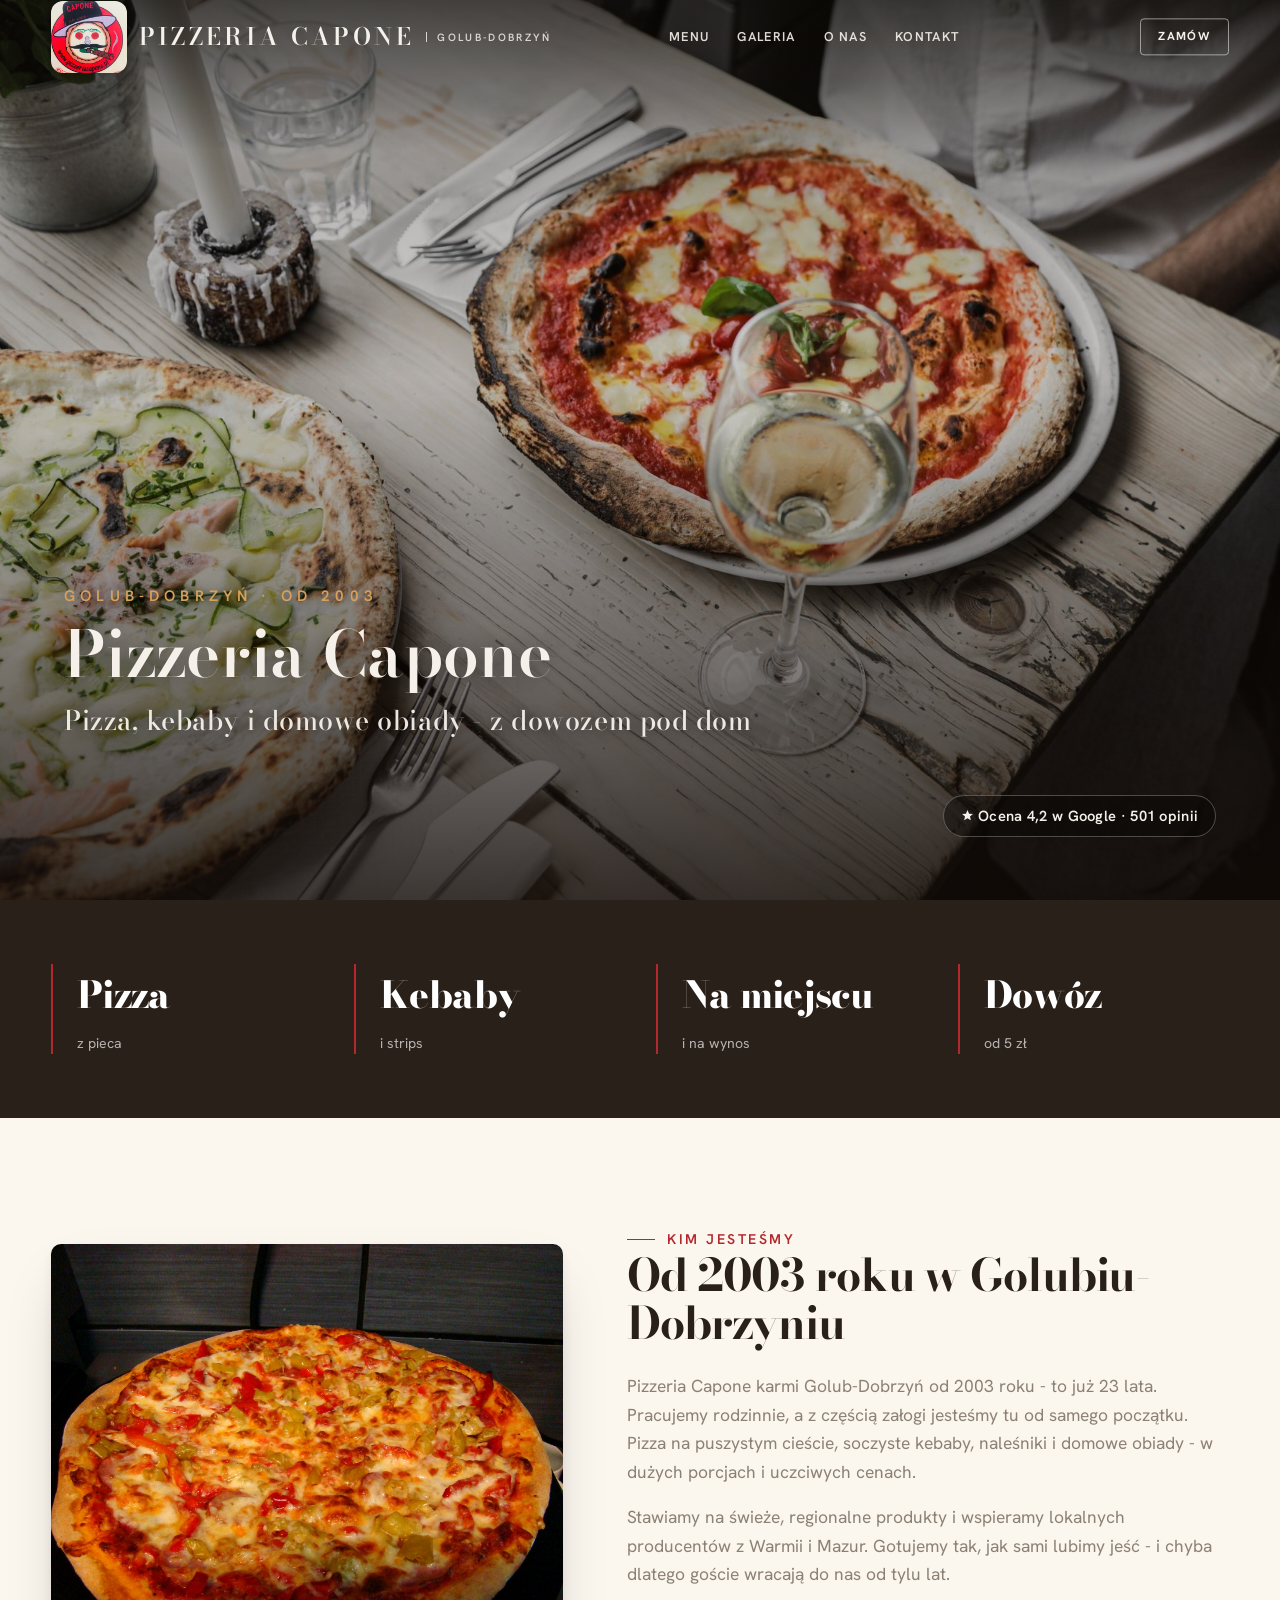
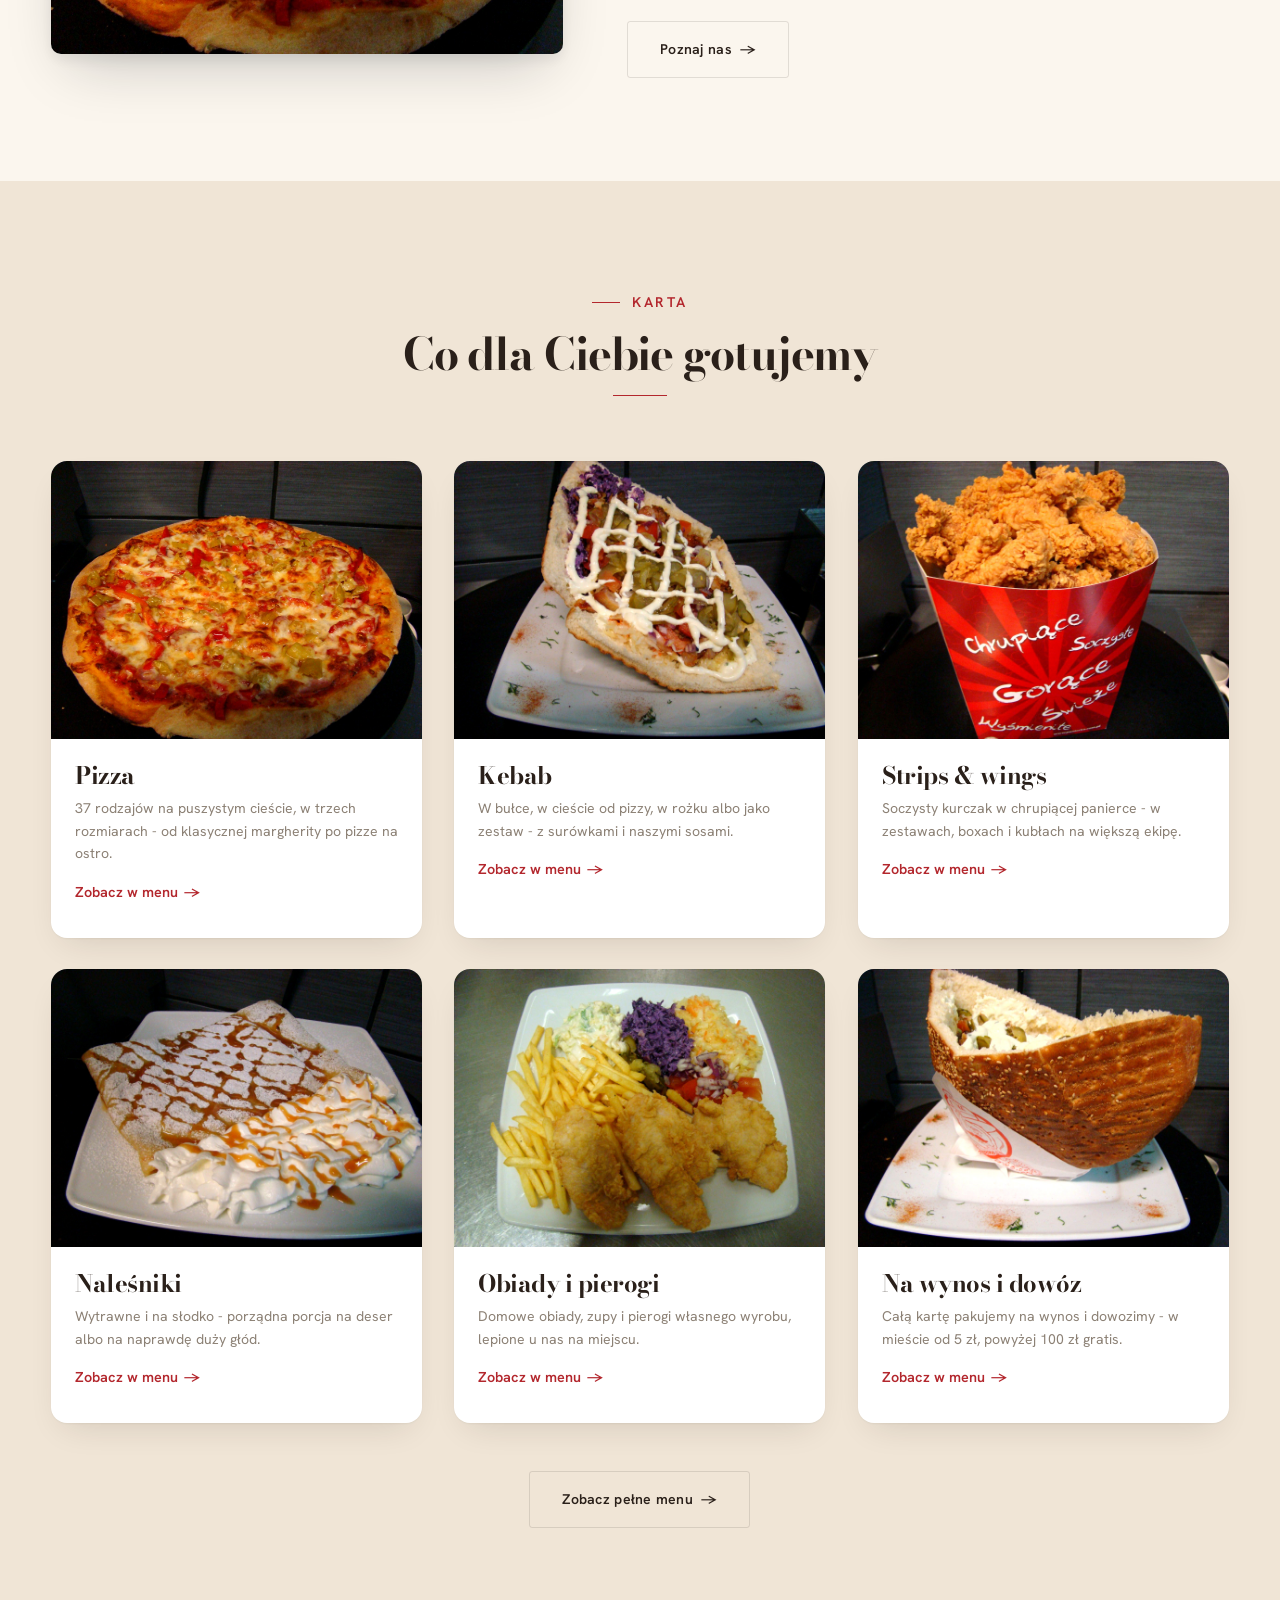
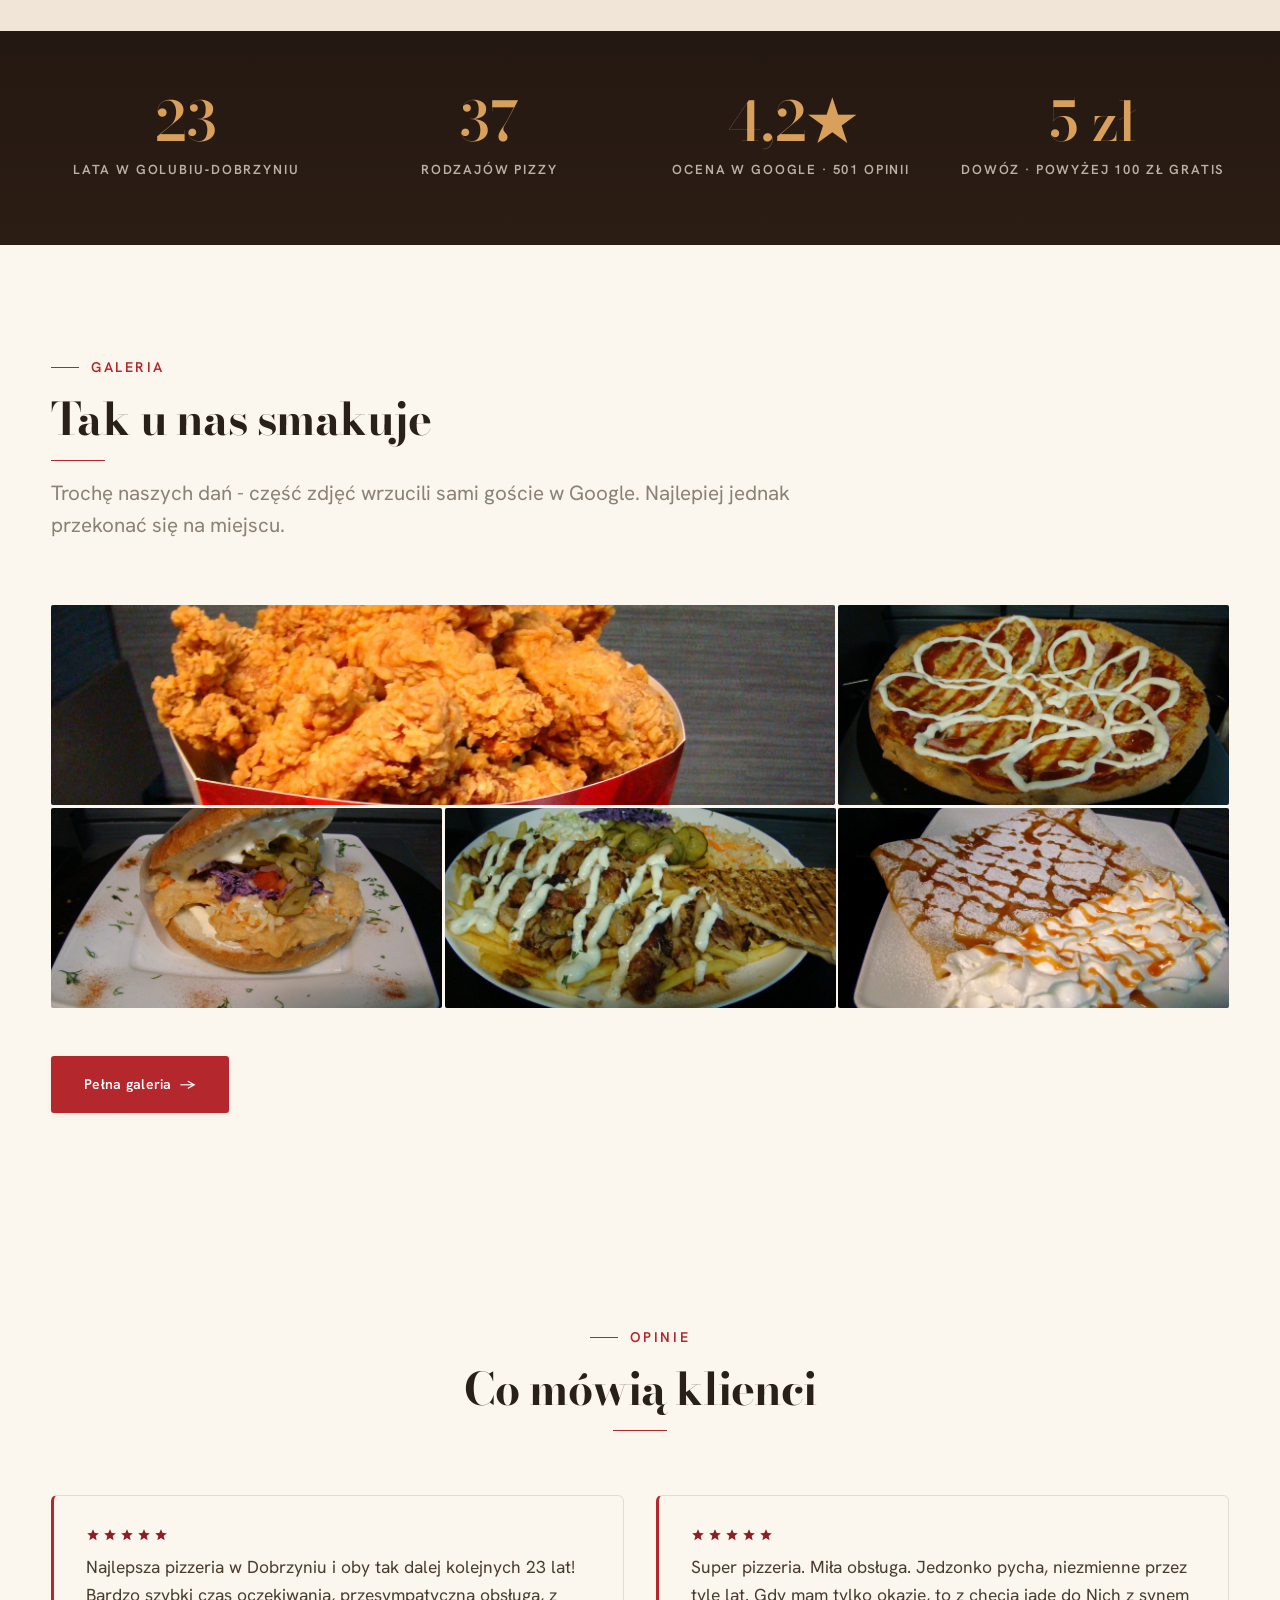
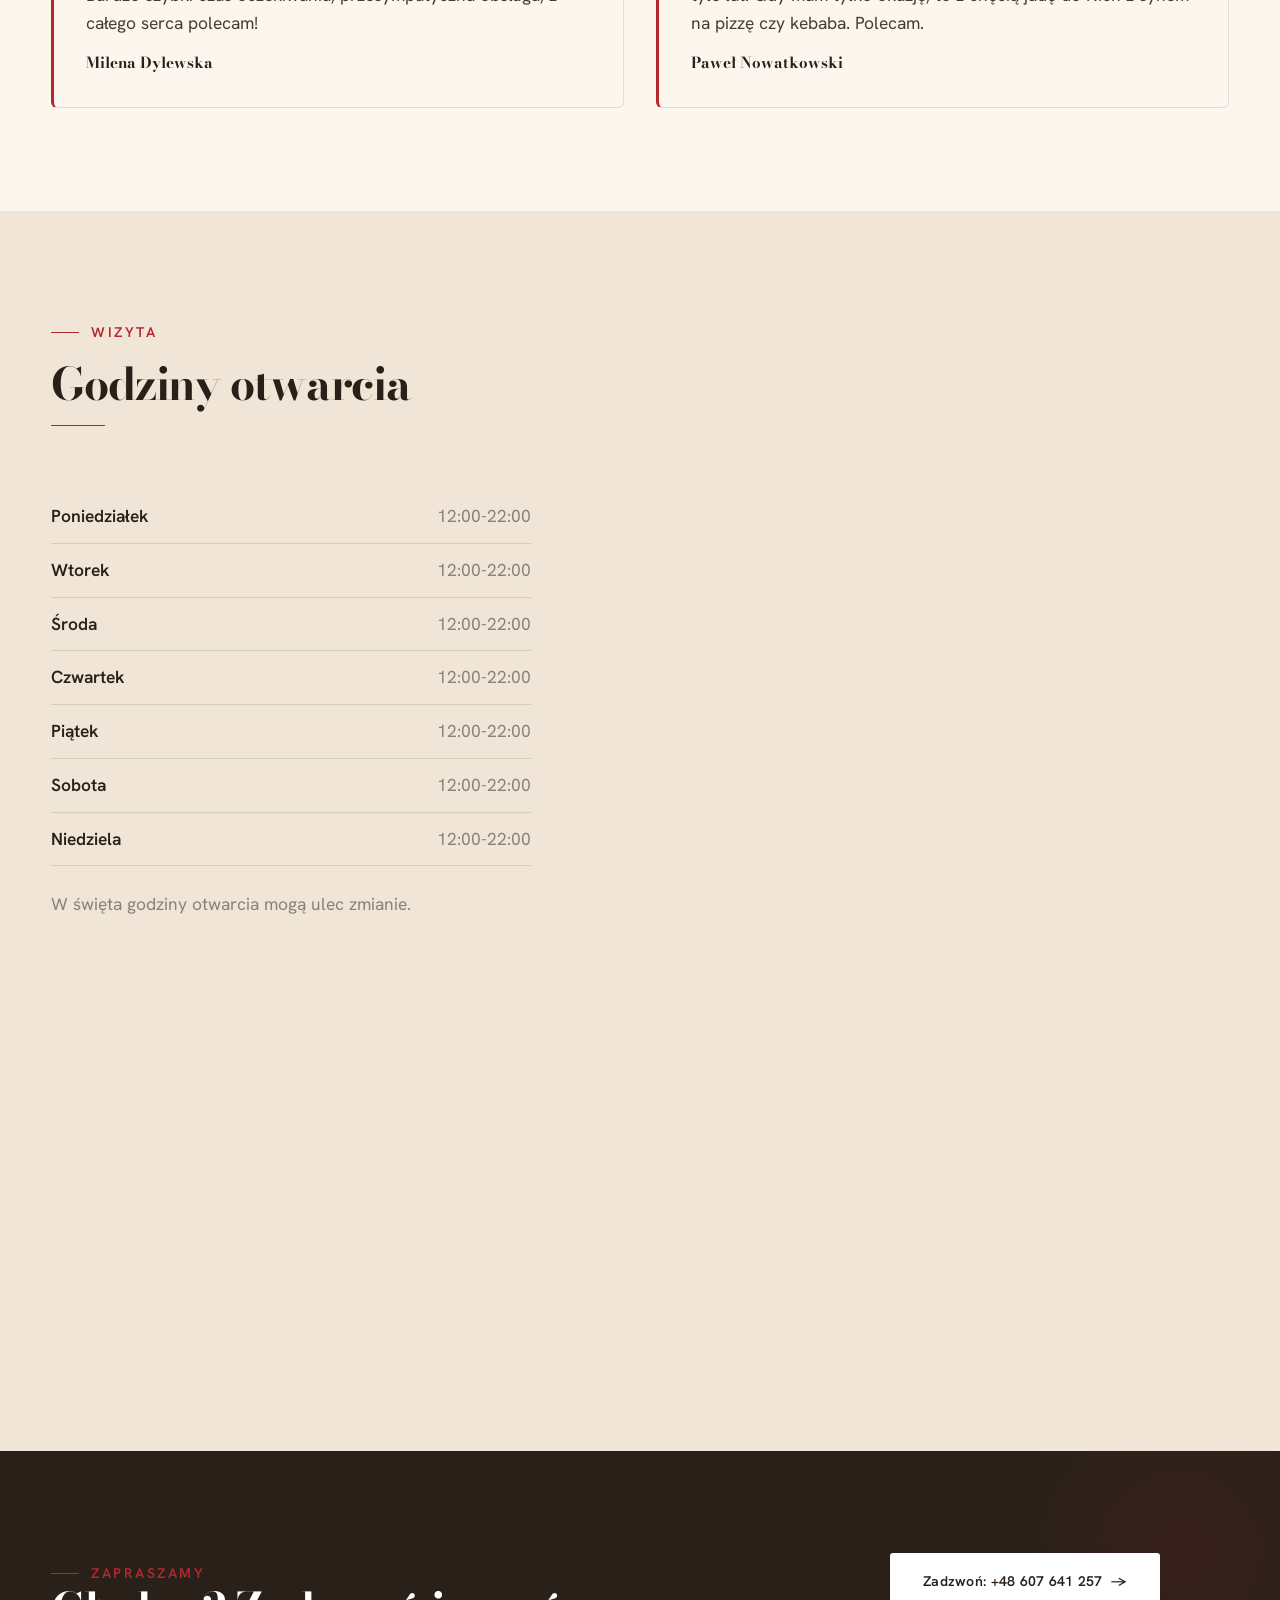
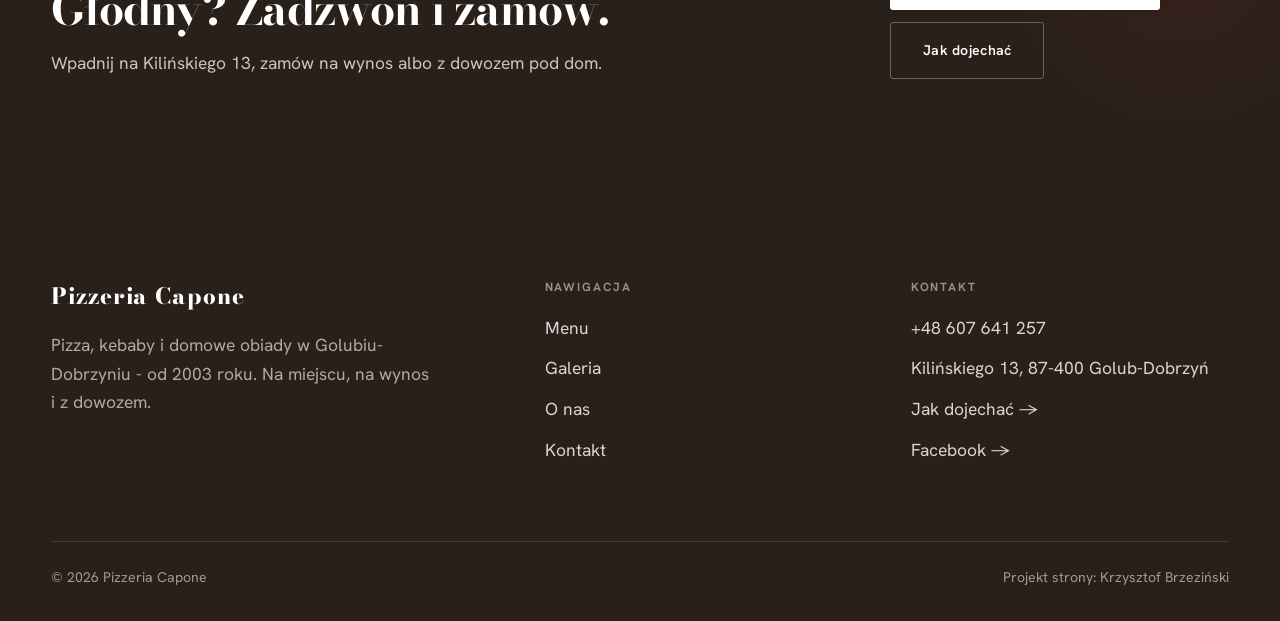
==== commit 770e5aee: "Redesign v2: karty ze zdjeciami zamiast ciemnych ramek, statband, hero z czytelnym 'od 2003', kontak" ====
--- a/index.html
+++ b/index.html
@@ -32,7 +32,7 @@
 <section class="hero-gastro">
   <img class="hg-bg" src="img/hero-galeria.jpg" alt="Pizzeria Capone - pizza z pieca">
   <div class="hg-veil"></div>
-  <h1 class="hg-tagline">Pizzeria Capone<span class="hg-since"> · od 2003</span><span style="display:block;font-size:.4em;font-weight:500;letter-spacing:.02em;margin-top:.6em;color:rgba(245,241,234,.93)">Pizza, kebaby i domowe obiady - Golub-Dobrzyń, z dowozem</span></h1>
+  <h1 class="hg-tagline"><span class="hg-over">Golub-Dobrzyń · od 2003</span>Pizzeria Capone<span class="hg-sub">Pizza, kebaby i domowe obiady - z dowozem pod dom</span></h1>
   <p class="hg-rate"><svg width="13" height="13" viewBox="0 0 24 24" fill="currentColor" aria-hidden="true" style="vertical-align:-1px"><path d="M12 2l2.9 6.6 7.1.6-5.4 4.7 1.6 7L12 17l-6.2 3.9 1.6-7L2 9.2l7.1-.6L12 2z"/></svg> Ocena 4,2 w Google · 501 opinii</p>
 </section>
 <section class="strip" style="padding-block:0">
@@ -61,16 +61,23 @@
       <span class="eyebrow">Karta</span>
       <h2>Co dla Ciebie gotujemy</h2>
     </div>
-    <div class="menu-cats">
-      <div class="menu-cat reveal"><h3>Pizza</h3><p>37 rodzajów na puszystym cieście, w trzech rozmiarach - od klasycznej margherity po pizze na ostro.</p></div>
-      <div class="menu-cat reveal"><h3>Kebab</h3><p>W bułce, w cieście od pizzy, w rożku albo jako zestaw - z surówkami i naszymi sosami.</p></div>
-      <div class="menu-cat reveal"><h3>Strips &amp; wings</h3><p>Soczysty kurczak w chrupiącej panierce - w zestawach, boxach i kubłach na większą ekipę.</p></div>
-      <div class="menu-cat reveal"><h3>Naleśniki</h3><p>Wytrawne i na słodko - porządna porcja na deser albo na naprawdę duży głód.</p></div>
-      <div class="menu-cat reveal"><h3>Obiady i pierogi</h3><p>Domowe obiady, zupy i pierogi własnego wyrobu, lepione u nas na miejscu.</p></div>
-      <div class="menu-cat reveal"><h3>Na wynos i dowóz</h3><p>Całą kartę pakujemy na wynos i dowozimy - w mieście od 5 zł, powyżej 100 zł gratis.</p></div>
+    <div class="kcards">
+      <a class="kcard reveal" href="oferta.html"><div class="kcard-img"><img src="img/g11.jpg" alt="Pizza z pieca - Pizzeria Capone" loading="lazy"></div><div class="kcard-body"><h3>Pizza</h3><p>37 rodzajów na puszystym cieście, w trzech rozmiarach - od klasycznej margherity po pizze na ostro.</p><span class="kcard-link">Zobacz w menu <span class="arr">→</span></span></div></a>
+      <a class="kcard reveal" href="oferta.html"><div class="kcard-img"><img src="img/g10.jpg" alt="Kebab w picie - Pizzeria Capone" loading="lazy"></div><div class="kcard-body"><h3>Kebab</h3><p>W bułce, w cieście od pizzy, w rożku albo jako zestaw - z surówkami i naszymi sosami.</p><span class="kcard-link">Zobacz w menu <span class="arr">→</span></span></div></a>
+      <a class="kcard reveal" href="oferta.html"><div class="kcard-img"><img src="img/g2.jpg" alt="Kubeł chrupiących stripsów - Pizzeria Capone" loading="lazy"></div><div class="kcard-body"><h3>Strips &amp; wings</h3><p>Soczysty kurczak w chrupiącej panierce - w zestawach, boxach i kubłach na większą ekipę.</p><span class="kcard-link">Zobacz w menu <span class="arr">→</span></span></div></a>
+      <a class="kcard reveal" href="oferta.html"><div class="kcard-img"><img src="img/g6.jpg" alt="Naleśnik z bitą śmietaną - Pizzeria Capone" loading="lazy"></div><div class="kcard-body"><h3>Naleśniki</h3><p>Wytrawne i na słodko - porządna porcja na deser albo na naprawdę duży głód.</p><span class="kcard-link">Zobacz w menu <span class="arr">→</span></span></div></a>
+      <a class="kcard reveal" href="oferta.html"><div class="kcard-img"><img src="img/g8.jpg" alt="Domowy obiad z frytkami i surówkami - Pizzeria Capone" loading="lazy"></div><div class="kcard-body"><h3>Obiady i pierogi</h3><p>Domowe obiady, zupy i pierogi własnego wyrobu, lepione u nas na miejscu.</p><span class="kcard-link">Zobacz w menu <span class="arr">→</span></span></div></a>
+      <a class="kcard reveal" href="oferta.html"><div class="kcard-img"><img src="img/g12.jpg" alt="Kebab na wynos - Pizzeria Capone" loading="lazy"></div><div class="kcard-body"><h3>Na wynos i dowóz</h3><p>Całą kartę pakujemy na wynos i dowozimy - w mieście od 5 zł, powyżej 100 zł gratis.</p><span class="kcard-link">Zobacz w menu <span class="arr">→</span></span></div></a>
     </div>
-    <p class="menu-note">Zadzwoń: +48 607 641 257 - powiemy, co dziś polecamy, i przyjmiemy zamówienie na wynos.</p>
     <div style="text-align:center;margin-top:var(--space-7)" class="reveal"><a href="oferta.html" class="btn btn-ghost">Zobacz pełne menu <span class="arr">→</span></a></div>
+  </div>
+</section>
+<section class="statband">
+  <div class="wrap statband-grid">
+    <div class="stat reveal"><div class="n">23</div><div class="l">lata w Golubiu&#8209;Dobrzyniu</div></div>
+    <div class="stat reveal"><div class="n">37</div><div class="l">rodzajów pizzy</div></div>
+    <div class="stat reveal"><div class="n">4,2&#9733;</div><div class="l">ocena w Google &middot; 501 opinii</div></div>
+    <div class="stat reveal"><div class="n">5 zł</div><div class="l">dowóz &middot; powyżej 100 zł gratis</div></div>
   </div>
 </section>
 <section>
--- a/assets/styles.css
+++ b/assets/styles.css
@@ -578,27 +578,46 @@
 
 @media (max-width:560px){:root{--text-h1:clamp(1.9rem, 1.15rem + 4.4vw, 2.7rem);--text-h2:clamp(1.5rem, 1rem + 3vw, 2.1rem)}h1,h2{overflow-wrap:break-word}}
 
-/* ===== WARSTWA AUTORSKA CAPONE - strona docelowa (nie demo) ===== */
+/* ===== WARSTWA AUTORSKA CAPONE v2 - strona docelowa ===== */
 :root{
   --accent:#B3272D; --accent-d:#8E1E23; --accent-soft:rgba(179,39,45,.10);
   --cap-dark:#241812; --cap-dark-2:#2B1D14;
   --cap-cream:#F4EBDD; --cap-cream-mut:rgba(244,235,221,.72);
   --cap-gold:#D9A05B;
 }
-.hg-since{color:var(--cap-gold)}
-
-/* — sekcja "Karta" na stronie głównej: ciemna karta restauracyjna — */
-#menu.menu-sec{background:linear-gradient(180deg,var(--cap-dark),var(--cap-dark-2))}
-#menu.menu-sec .eyebrow{color:var(--cap-gold)}
-#menu.menu-sec h2{color:var(--cap-cream)}
-#menu.menu-sec .menu-cat{background:rgba(255,255,255,.035);border:1px solid rgba(244,235,221,.16);border-radius:12px}
-#menu.menu-sec .menu-cat h3{color:var(--cap-cream)}
-#menu.menu-sec .menu-cat p{color:var(--cap-cream-mut)}
-#menu.menu-sec .muted{color:var(--cap-cream-mut)}
-#menu.menu-sec .btn{border-color:rgba(244,235,221,.4);color:var(--cap-cream)}
-#menu.menu-sec .btn:hover{background:var(--accent);border-color:var(--accent);color:#fff}
-
-/* — menu (oferta): karta z kropkowanymi prowadnicami — */
+
+/* — hero: czytelna hierarchia — */
+.hero-gastro .hg-veil{background:linear-gradient(180deg,rgba(18,11,7,.42) 0%,rgba(18,11,7,.18) 42%,rgba(18,11,7,.82) 100%)}
+.hg-over{display:block;font-family:"Hanken Grotesk",sans-serif;font-size:clamp(.78rem,.72rem + .3vw,.95rem);font-weight:600;letter-spacing:.34em;text-transform:uppercase;color:var(--cap-gold);margin-bottom:16px;text-shadow:0 1px 12px rgba(0,0,0,.45)}
+.hg-sub{display:block;font-size:.42em;font-weight:500;letter-spacing:.02em;margin-top:.6em;color:rgba(245,241,234,.95);text-shadow:0 1px 14px rgba(0,0,0,.5)}
+.hg-tagline{text-shadow:0 2px 24px rgba(0,0,0,.45)}
+
+/* — karty z jedzeniem na stronie głównej — */
+.kcards{display:grid;grid-template-columns:repeat(3,1fr);gap:var(--space-6);margin-top:var(--space-7)}
+@media(max-width:980px){.kcards{grid-template-columns:repeat(2,1fr)}}
+@media(max-width:620px){.kcards{grid-template-columns:1fr}}
+.kcard{display:block;background:#fff;border-radius:16px;overflow:hidden;text-decoration:none;color:var(--ink);
+  box-shadow:0 1px 2px rgba(42,32,26,.05),0 14px 34px -14px rgba(42,32,26,.16);
+  transition:transform .35s cubic-bezier(.2,.7,.2,1),box-shadow .35s}
+.kcard:hover{transform:translateY(-6px);box-shadow:0 2px 4px rgba(42,32,26,.06),0 26px 52px -16px rgba(42,32,26,.26)}
+.kcard-img{aspect-ratio:4/3;overflow:hidden;background:var(--cap-dark)}
+.kcard-img img{width:100%;height:100%;object-fit:cover;transition:transform .6s cubic-bezier(.2,.7,.2,1)}
+.kcard:hover .kcard-img img{transform:scale(1.055)}
+.kcard-body{padding:var(--space-5) var(--space-5) var(--space-6)}
+.kcard-body h3{margin-bottom:var(--space-2)}
+.kcard-body p{color:var(--muted);font-size:var(--text-sm);line-height:1.6}
+.kcard-link{display:inline-flex;align-items:center;gap:6px;margin-top:var(--space-4);color:var(--accent);font-weight:600;font-size:.9rem}
+.kcard:hover .kcard-link .arr{transform:translateX(4px)}
+.kcard-link .arr{transition:transform .3s}
+
+/* — pasek zaufania (liczby) — */
+.statband{background:linear-gradient(180deg,var(--cap-dark),var(--cap-dark-2));padding-block:var(--space-8)}
+.statband-grid{display:grid;grid-template-columns:repeat(4,1fr);gap:var(--space-6);text-align:center}
+@media(max-width:860px){.statband-grid{grid-template-columns:repeat(2,1fr);row-gap:var(--space-7)}}
+.statband .n{font-family:"Bodoni Moda",serif;font-weight:600;font-size:clamp(2.2rem,1.8rem + 2vw,3.4rem);color:var(--cap-gold);line-height:1}
+.statband .l{margin-top:10px;font-size:.82rem;font-weight:600;letter-spacing:.14em;text-transform:uppercase;color:var(--cap-cream-mut)}
+
+/* — menu (oferta): karta z prowadnicami — */
 .mitem{display:grid;grid-template-columns:max-content 1fr max-content;column-gap:12px;align-items:baseline}
 .mitem::after{content:"";grid-column:2;grid-row:1;border-bottom:2px dotted rgba(42,32,26,.30);transform:translateY(-4px)}
 .mitem .mn{grid-column:1;grid-row:1}
@@ -607,10 +626,15 @@
 .menu2-head{border-bottom:2px solid var(--accent);padding-bottom:10px}
 .menu2-head h3{color:var(--accent-d)}
 
-/* — godziny + mapa obok siebie — */
+/* — kontakt: karta + mapa w prawej kolumnie — */
+.contact-side{display:flex;flex-direction:column;gap:var(--space-5)}
+.contact-side .map-side{flex:1;width:100%;min-height:360px;border:0;border-radius:14px;filter:saturate(.92)}
+.contact-grid{align-items:stretch}
+
+/* — godziny + mapa na głównej — */
 .trust-cols{display:grid;grid-template-columns:1fr 1fr;gap:var(--space-8);align-items:stretch}
 .map-mini{width:100%;height:100%;min-height:420px;border:0;border-radius:14px;filter:saturate(.92)}
 @media(max-width:900px){.trust-cols{grid-template-columns:1fr}.map-mini{min-height:300px}}
 
-/* — opinie: akcent — */
+/* — opinie — */
 .opinie figure{border-left:3px solid var(--accent)}
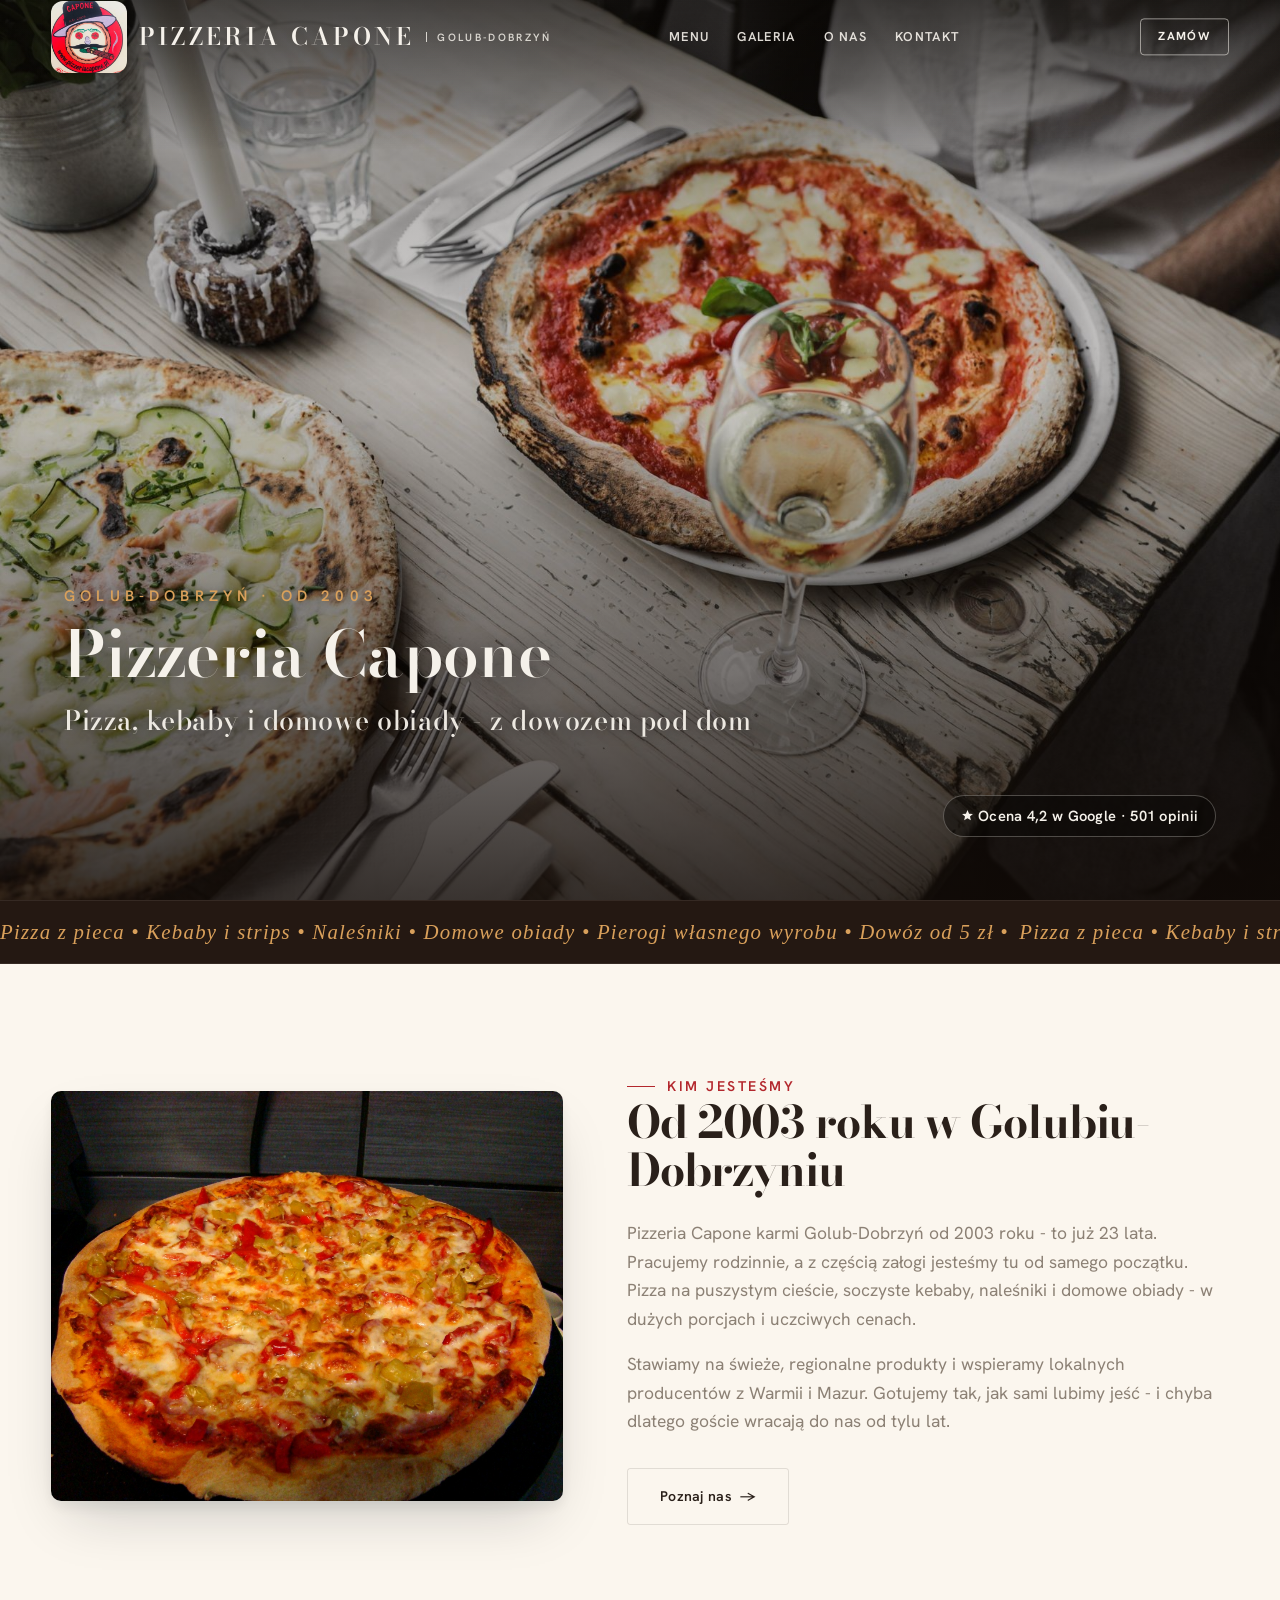
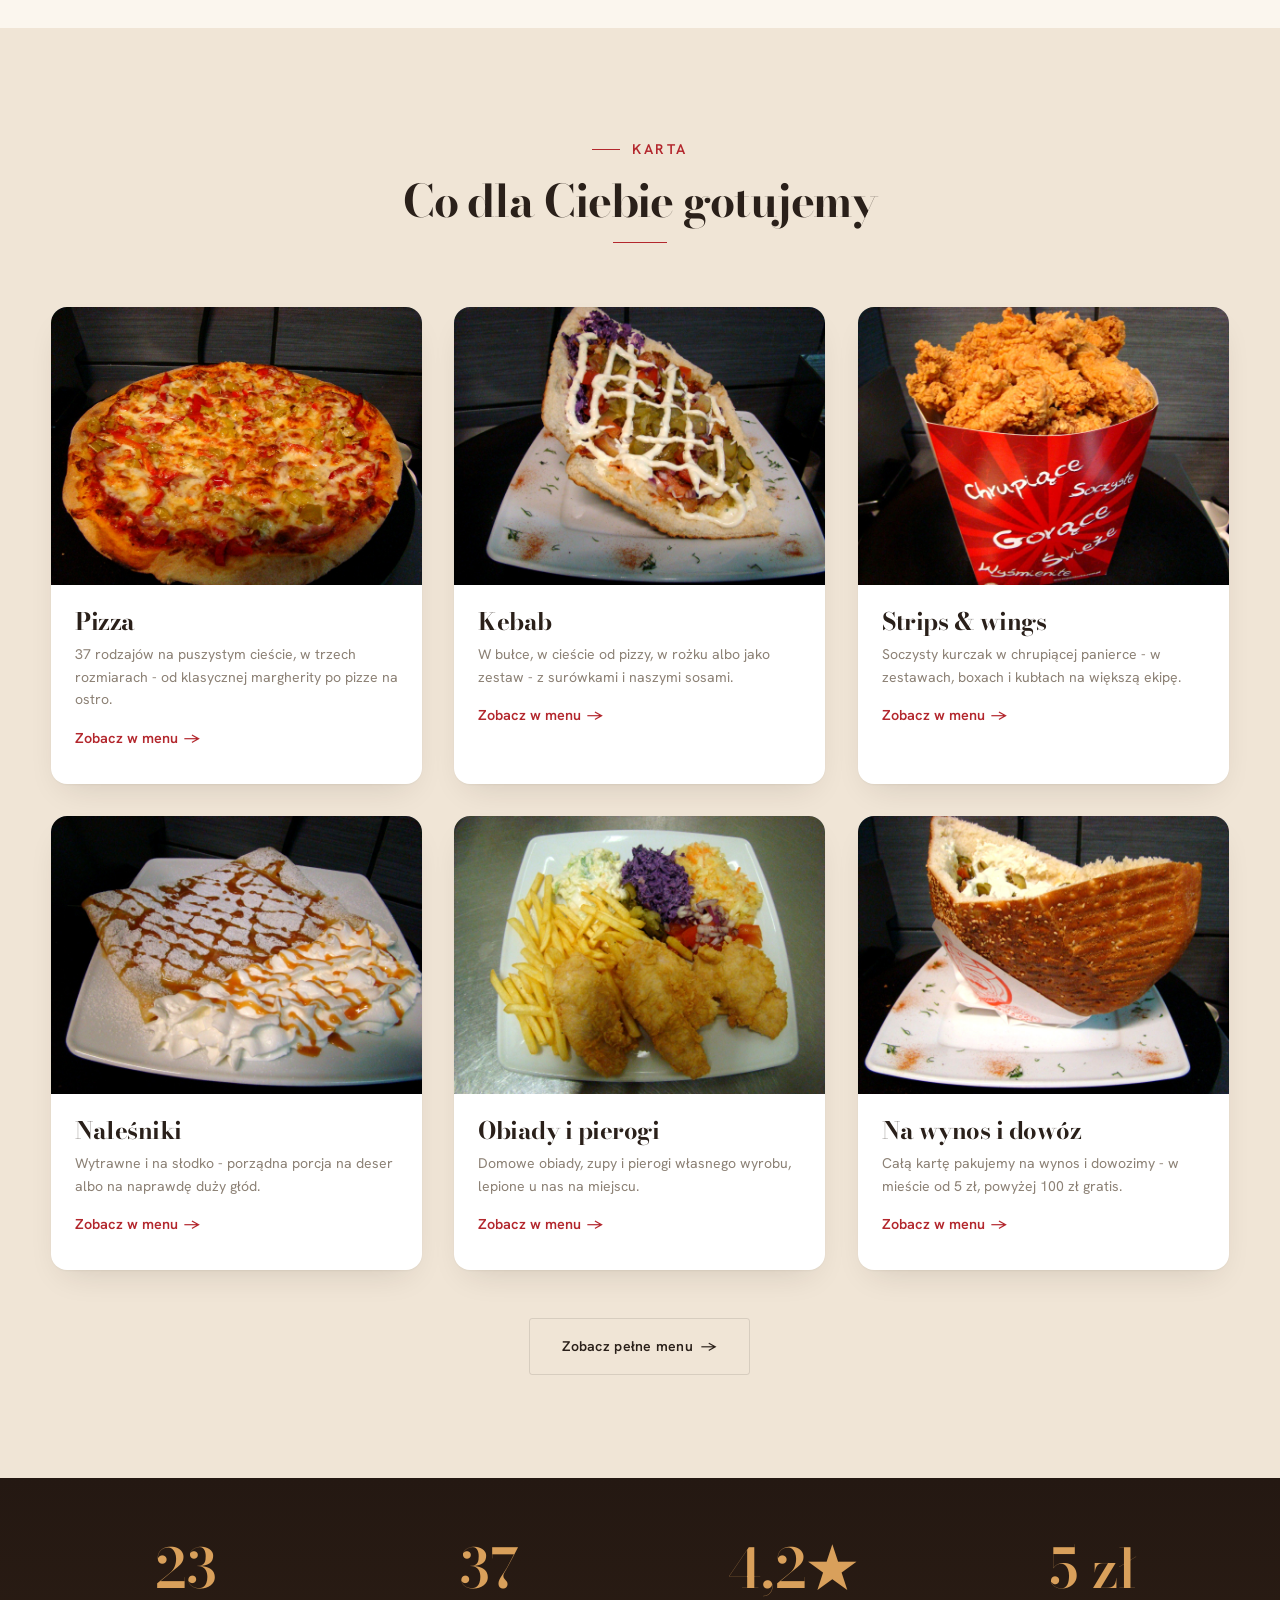
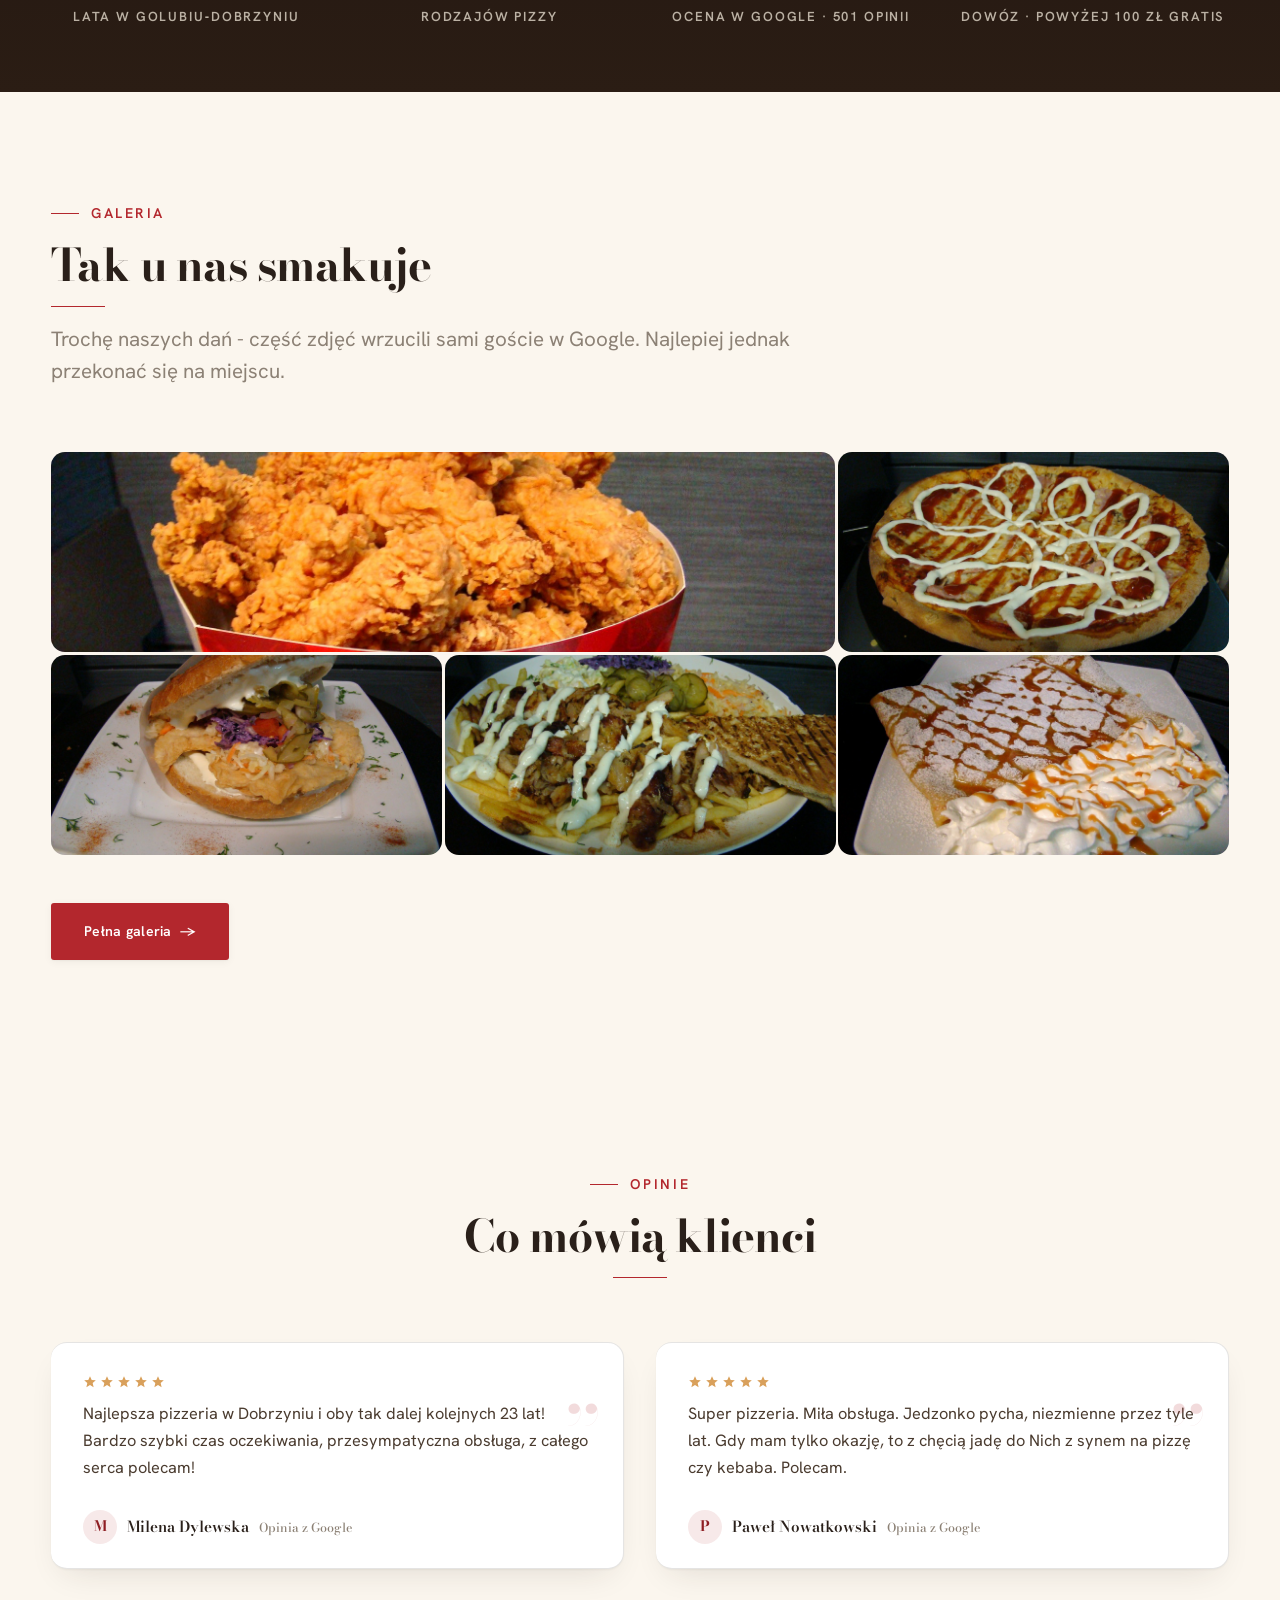
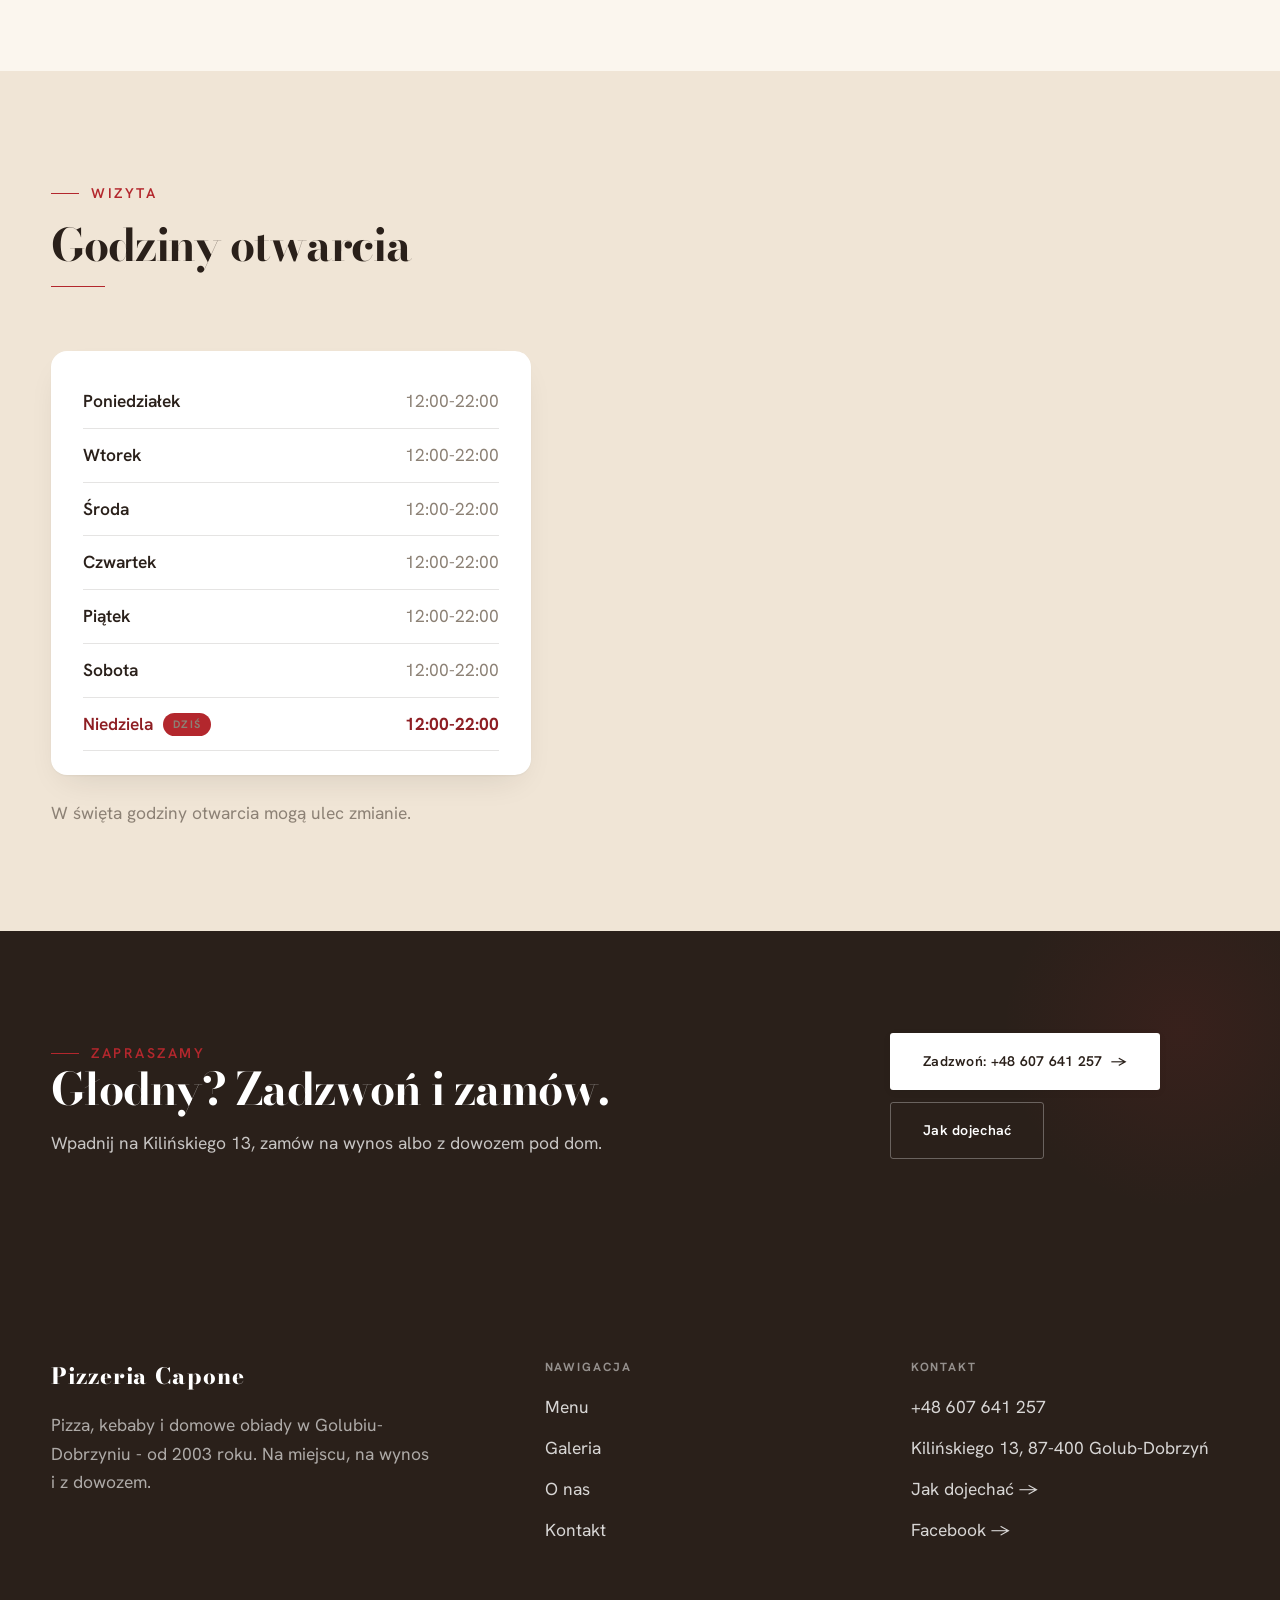
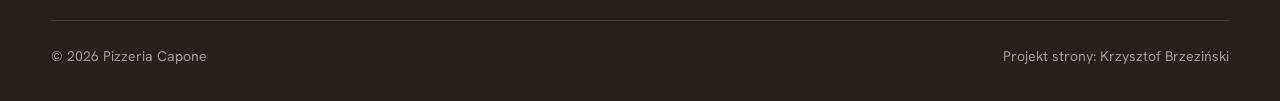
==== commit 29e5832d: "UI v3: fix układu godziny+mapa, badge Dziś, marquee, opinie jako karty Google, lightbox galerii" ====
--- a/index.html
+++ b/index.html
@@ -35,13 +35,8 @@
   <h1 class="hg-tagline"><span class="hg-over">Golub-Dobrzyń · od 2003</span>Pizzeria Capone<span class="hg-sub">Pizza, kebaby i domowe obiady - z dowozem pod dom</span></h1>
   <p class="hg-rate"><svg width="13" height="13" viewBox="0 0 24 24" fill="currentColor" aria-hidden="true" style="vertical-align:-1px"><path d="M12 2l2.9 6.6 7.1.6-5.4 4.7 1.6 7L12 17l-6.2 3.9 1.6-7L2 9.2l7.1-.6L12 2z"/></svg> Ocena 4,2 w Google · 501 opinii</p>
 </section>
-<section class="strip" style="padding-block:0">
-  <div class="wrap">
-    <div class="item reveal"><div class="k">Pizza</div><div class="v">z pieca</div></div>
-    <div class="item reveal"><div class="k">Kebaby</div><div class="v">i strips</div></div>
-    <div class="item reveal"><div class="k">Na miejscu</div><div class="v">i na wynos</div></div>
-    <div class="item reveal"><div class="k">Dowóz</div><div class="v">od 5 zł</div></div>
-  </div>
+<section class="marq" aria-hidden="true">
+  <div class="marq-track"><span>Pizza z pieca &bull; Kebaby i strips &bull; Nale&#347;niki &bull; Domowe obiady &bull; Pierogi w&#322;asnego wyrobu &bull; Dow&oacute;z od 5 z&#322; &bull; </span><span>Pizza z pieca &bull; Kebaby i strips &bull; Nale&#347;niki &bull; Domowe obiady &bull; Pierogi w&#322;asnego wyrobu &bull; Dow&oacute;z od 5 z&#322; &bull; </span></div>
 </section>
 <section>
   <div class="wrap split">
@@ -104,8 +99,8 @@
       <h2>Co mówią klienci</h2>
     </div>
     <div class="opinie-grid">
-      <figure class="op-card reveal"><span class="op-star" style="display:inline-flex;gap:3px"><svg width="14" height="14" viewBox="0 0 24 24" fill="currentColor" aria-hidden="true"><path d="M12 2l2.9 6.6 7.1.6-5.4 4.7 1.6 7L12 17l-6.2 3.9 1.6-7L2 9.2l7.1-.6L12 2z"/></svg><svg width="14" height="14" viewBox="0 0 24 24" fill="currentColor" aria-hidden="true"><path d="M12 2l2.9 6.6 7.1.6-5.4 4.7 1.6 7L12 17l-6.2 3.9 1.6-7L2 9.2l7.1-.6L12 2z"/></svg><svg width="14" height="14" viewBox="0 0 24 24" fill="currentColor" aria-hidden="true"><path d="M12 2l2.9 6.6 7.1.6-5.4 4.7 1.6 7L12 17l-6.2 3.9 1.6-7L2 9.2l7.1-.6L12 2z"/></svg><svg width="14" height="14" viewBox="0 0 24 24" fill="currentColor" aria-hidden="true"><path d="M12 2l2.9 6.6 7.1.6-5.4 4.7 1.6 7L12 17l-6.2 3.9 1.6-7L2 9.2l7.1-.6L12 2z"/></svg><svg width="14" height="14" viewBox="0 0 24 24" fill="currentColor" aria-hidden="true"><path d="M12 2l2.9 6.6 7.1.6-5.4 4.7 1.6 7L12 17l-6.2 3.9 1.6-7L2 9.2l7.1-.6L12 2z"/></svg></span><blockquote>Najlepsza pizzeria w Dobrzyniu i oby tak dalej kolejnych 23 lat! Bardzo szybki czas oczekiwania, przesympatyczna obsługa, z całego serca polecam!</blockquote><span class="op-autor">Milena Dylewska</span></figure>
-      <figure class="op-card reveal"><span class="op-star" style="display:inline-flex;gap:3px"><svg width="14" height="14" viewBox="0 0 24 24" fill="currentColor" aria-hidden="true"><path d="M12 2l2.9 6.6 7.1.6-5.4 4.7 1.6 7L12 17l-6.2 3.9 1.6-7L2 9.2l7.1-.6L12 2z"/></svg><svg width="14" height="14" viewBox="0 0 24 24" fill="currentColor" aria-hidden="true"><path d="M12 2l2.9 6.6 7.1.6-5.4 4.7 1.6 7L12 17l-6.2 3.9 1.6-7L2 9.2l7.1-.6L12 2z"/></svg><svg width="14" height="14" viewBox="0 0 24 24" fill="currentColor" aria-hidden="true"><path d="M12 2l2.9 6.6 7.1.6-5.4 4.7 1.6 7L12 17l-6.2 3.9 1.6-7L2 9.2l7.1-.6L12 2z"/></svg><svg width="14" height="14" viewBox="0 0 24 24" fill="currentColor" aria-hidden="true"><path d="M12 2l2.9 6.6 7.1.6-5.4 4.7 1.6 7L12 17l-6.2 3.9 1.6-7L2 9.2l7.1-.6L12 2z"/></svg><svg width="14" height="14" viewBox="0 0 24 24" fill="currentColor" aria-hidden="true"><path d="M12 2l2.9 6.6 7.1.6-5.4 4.7 1.6 7L12 17l-6.2 3.9 1.6-7L2 9.2l7.1-.6L12 2z"/></svg></span><blockquote>Super pizzeria. Miła obsługa. Jedzonko pycha, niezmienne przez tyle lat. Gdy mam tylko okazję, to z chęcią jadę do Nich z synem na pizzę czy kebaba. Polecam.</blockquote><span class="op-autor">Paweł Nowatkowski</span></figure>
+      <figure class="op-card reveal"><span class="op-star" style="display:inline-flex;gap:3px"><svg width="14" height="14" viewBox="0 0 24 24" fill="currentColor" aria-hidden="true"><path d="M12 2l2.9 6.6 7.1.6-5.4 4.7 1.6 7L12 17l-6.2 3.9 1.6-7L2 9.2l7.1-.6L12 2z"/></svg><svg width="14" height="14" viewBox="0 0 24 24" fill="currentColor" aria-hidden="true"><path d="M12 2l2.9 6.6 7.1.6-5.4 4.7 1.6 7L12 17l-6.2 3.9 1.6-7L2 9.2l7.1-.6L12 2z"/></svg><svg width="14" height="14" viewBox="0 0 24 24" fill="currentColor" aria-hidden="true"><path d="M12 2l2.9 6.6 7.1.6-5.4 4.7 1.6 7L12 17l-6.2 3.9 1.6-7L2 9.2l7.1-.6L12 2z"/></svg><svg width="14" height="14" viewBox="0 0 24 24" fill="currentColor" aria-hidden="true"><path d="M12 2l2.9 6.6 7.1.6-5.4 4.7 1.6 7L12 17l-6.2 3.9 1.6-7L2 9.2l7.1-.6L12 2z"/></svg><svg width="14" height="14" viewBox="0 0 24 24" fill="currentColor" aria-hidden="true"><path d="M12 2l2.9 6.6 7.1.6-5.4 4.7 1.6 7L12 17l-6.2 3.9 1.6-7L2 9.2l7.1-.6L12 2z"/></svg></span><blockquote>Najlepsza pizzeria w Dobrzyniu i oby tak dalej kolejnych 23 lat! Bardzo szybki czas oczekiwania, przesympatyczna obsługa, z całego serca polecam!</blockquote><span class="op-autor" data-initial="M">Milena Dylewska<span class="op-src">Opinia z Google</span></span></figure>
+      <figure class="op-card reveal"><span class="op-star" style="display:inline-flex;gap:3px"><svg width="14" height="14" viewBox="0 0 24 24" fill="currentColor" aria-hidden="true"><path d="M12 2l2.9 6.6 7.1.6-5.4 4.7 1.6 7L12 17l-6.2 3.9 1.6-7L2 9.2l7.1-.6L12 2z"/></svg><svg width="14" height="14" viewBox="0 0 24 24" fill="currentColor" aria-hidden="true"><path d="M12 2l2.9 6.6 7.1.6-5.4 4.7 1.6 7L12 17l-6.2 3.9 1.6-7L2 9.2l7.1-.6L12 2z"/></svg><svg width="14" height="14" viewBox="0 0 24 24" fill="currentColor" aria-hidden="true"><path d="M12 2l2.9 6.6 7.1.6-5.4 4.7 1.6 7L12 17l-6.2 3.9 1.6-7L2 9.2l7.1-.6L12 2z"/></svg><svg width="14" height="14" viewBox="0 0 24 24" fill="currentColor" aria-hidden="true"><path d="M12 2l2.9 6.6 7.1.6-5.4 4.7 1.6 7L12 17l-6.2 3.9 1.6-7L2 9.2l7.1-.6L12 2z"/></svg><svg width="14" height="14" viewBox="0 0 24 24" fill="currentColor" aria-hidden="true"><path d="M12 2l2.9 6.6 7.1.6-5.4 4.7 1.6 7L12 17l-6.2 3.9 1.6-7L2 9.2l7.1-.6L12 2z"/></svg></span><blockquote>Super pizzeria. Miła obsługa. Jedzonko pycha, niezmienne przez tyle lat. Gdy mam tylko okazję, to z chęcią jadę do Nich z synem na pizzę czy kebaba. Polecam.</blockquote><span class="op-autor" data-initial="P">Paweł Nowatkowski<span class="op-src">Opinia z Google</span></span></figure>
     </div>
   </div>
 </section>
@@ -115,19 +110,23 @@
       <span class="eyebrow">Wizyta</span>
       <h2>Godziny otwarcia</h2>
     </div>
-    <div class="trust-cols reveal"><div><div class="godz">
-      <div class="godz-row"><b>Poniedziałek</b><span>12:00-22:00</span></div>
-      <div class="godz-row"><b>Wtorek</b><span>12:00-22:00</span></div>
-      <div class="godz-row"><b>Środa</b><span>12:00-22:00</span></div>
-      <div class="godz-row"><b>Czwartek</b><span>12:00-22:00</span></div>
-      <div class="godz-row"><b>Piątek</b><span>12:00-22:00</span></div>
-      <div class="godz-row"><b>Sobota</b><span>12:00-22:00</span></div>
-      <div class="godz-row"><b>Niedziela</b><span>12:00-22:00</span></div>
+    <div class="trust-cols">
+      <div class="godz-col reveal">
+        <div class="godz">
+      <div class="godz-row" data-day="1"><b>Poniedziałek</b><span class="today-badge">Dziś</span><span class="hrs">12:00-22:00</span></div>
+      <div class="godz-row" data-day="2"><b>Wtorek</b><span class="today-badge">Dziś</span><span class="hrs">12:00-22:00</span></div>
+      <div class="godz-row" data-day="3"><b>Środa</b><span class="today-badge">Dziś</span><span class="hrs">12:00-22:00</span></div>
+      <div class="godz-row" data-day="4"><b>Czwartek</b><span class="today-badge">Dziś</span><span class="hrs">12:00-22:00</span></div>
+      <div class="godz-row" data-day="5"><b>Piątek</b><span class="today-badge">Dziś</span><span class="hrs">12:00-22:00</span></div>
+      <div class="godz-row" data-day="6"><b>Sobota</b><span class="today-badge">Dziś</span><span class="hrs">12:00-22:00</span></div>
+      <div class="godz-row" data-day="0"><b>Niedziela</b><span class="today-badge">Dziś</span><span class="hrs">12:00-22:00</span></div>
+        </div>
+        <p class="muted" style="margin-top:var(--space-5)">W święta godziny otwarcia mogą ulec zmianie.</p>
+      </div>
+      <div class="reveal map-wrap"><iframe class="map-mini" loading="lazy" title="Pizzeria Capone - mapa dojazdu" src="https://maps.google.com/maps?q=53.1108291%2C19.0519311&z=15&output=embed"></iframe></div>
     </div>
-    <p class="muted" style="margin-top:var(--space-5)">W święta godziny otwarcia mogą ulec zmianie.</p>
   </div>
-</div><iframe class="map-mini" loading="lazy" title="Pizzeria Capone - mapa dojazdu" src="https://maps.google.com/maps?q=53.1108291%2C19.0519311&z=15&output=embed"></iframe></div>
-  </section>
+</section>
 <section class="cta">
   <div class="wrap">
     <div class="reveal">
--- a/assets/styles.css
+++ b/assets/styles.css
@@ -638,3 +638,44 @@
 
 /* — opinie — */
 .opinie figure{border-left:3px solid var(--accent)}
+
+/* — godziny: karta z "Dziś" — */
+.godz-col .godz{background:#fff;border-radius:16px;padding:var(--space-5) var(--space-6);box-shadow:0 1px 2px rgba(42,32,26,.05),0 14px 34px -14px rgba(42,32,26,.14)}
+.godz-row{display:flex;align-items:baseline;gap:10px}
+.godz-row .hrs{margin-left:auto;font-variant-numeric:tabular-nums}
+.today-badge{display:none;font-size:.68rem;font-weight:700;letter-spacing:.12em;text-transform:uppercase;color:#fff;background:var(--accent);border-radius:99px;padding:3px 10px 2px;transform:translateY(-2px)}
+.godz-row.is-today{position:relative}
+.godz-row.is-today b{color:var(--accent-d)}
+.godz-row.is-today .hrs{font-weight:700;color:var(--accent-d)}
+.godz-row.is-today .today-badge{display:inline-block}
+.map-wrap{display:flex}
+.trust-cols{margin-top:var(--space-6)}
+
+/* — marquee — */
+.marq{overflow:hidden;background:var(--cap-dark);padding-block:14px;border-block:1px solid rgba(244,235,221,.08)}
+.marq-track{display:flex;width:max-content;animation:marq 28s linear infinite}
+.marq-track span{white-space:nowrap;font-family:"Bodoni Moda",serif;font-style:italic;font-size:clamp(1rem,.9rem + .5vw,1.3rem);letter-spacing:.06em;color:var(--cap-gold);padding-right:.5em}
+@keyframes marq{to{transform:translateX(-50%)}}
+@media (prefers-reduced-motion: reduce){.marq-track{animation:none}}
+
+/* — opinie: karty z cudzysłowem i Google — */
+.op-card{position:relative;background:#fff;border-left:0 !important;border-radius:16px;padding:var(--space-6) var(--space-6) var(--space-5);box-shadow:0 1px 2px rgba(42,32,26,.05),0 14px 34px -14px rgba(42,32,26,.14)}
+.op-card::before{content:"\201E";position:absolute;top:-6px;right:22px;font-family:"Bodoni Moda",serif;font-size:5.5rem;line-height:1;color:var(--accent);opacity:.16}
+.op-card .op-star{color:var(--cap-gold) !important}
+.op-card blockquote{font-size:1.02rem;line-height:1.65}
+.op-card .op-autor{display:inline-flex;align-items:center;gap:10px;margin-top:var(--space-4);font-weight:600}
+.op-card .op-autor::before{content:attr(data-initial);display:inline-flex;align-items:center;justify-content:center;width:34px;height:34px;border-radius:50%;background:var(--accent-soft);color:var(--accent-d);font-weight:700;font-size:.9rem}
+.op-card .op-src{display:block;margin-top:4px;font-size:.78rem;color:var(--muted);font-weight:500}
+
+/* — galeria: hover + kursor lupy — */
+.gallery .tile{border-radius:14px;overflow:hidden;cursor:zoom-in}
+.gallery .tile img{transition:transform .5s cubic-bezier(.2,.7,.2,1)}
+.gallery .tile:hover img{transform:scale(1.045)}
+
+/* — lightbox — */
+.lb{border:0;padding:0;background:rgba(16,10,7,.92);width:100vw;height:100vh;max-width:100vw;max-height:100vh;display:none;align-items:center;justify-content:center}
+.lb[open]{display:flex}
+.lb img{max-width:min(92vw,1200px);max-height:88vh;border-radius:10px;box-shadow:0 30px 80px rgba(0,0,0,.5)}
+.lb .lb-x{position:fixed;top:18px;right:22px;background:none;border:0;color:#fff;font-size:2.2rem;line-height:1;cursor:pointer;opacity:.8}
+.lb .lb-x:hover{opacity:1}
+.lb::backdrop{background:transparent}
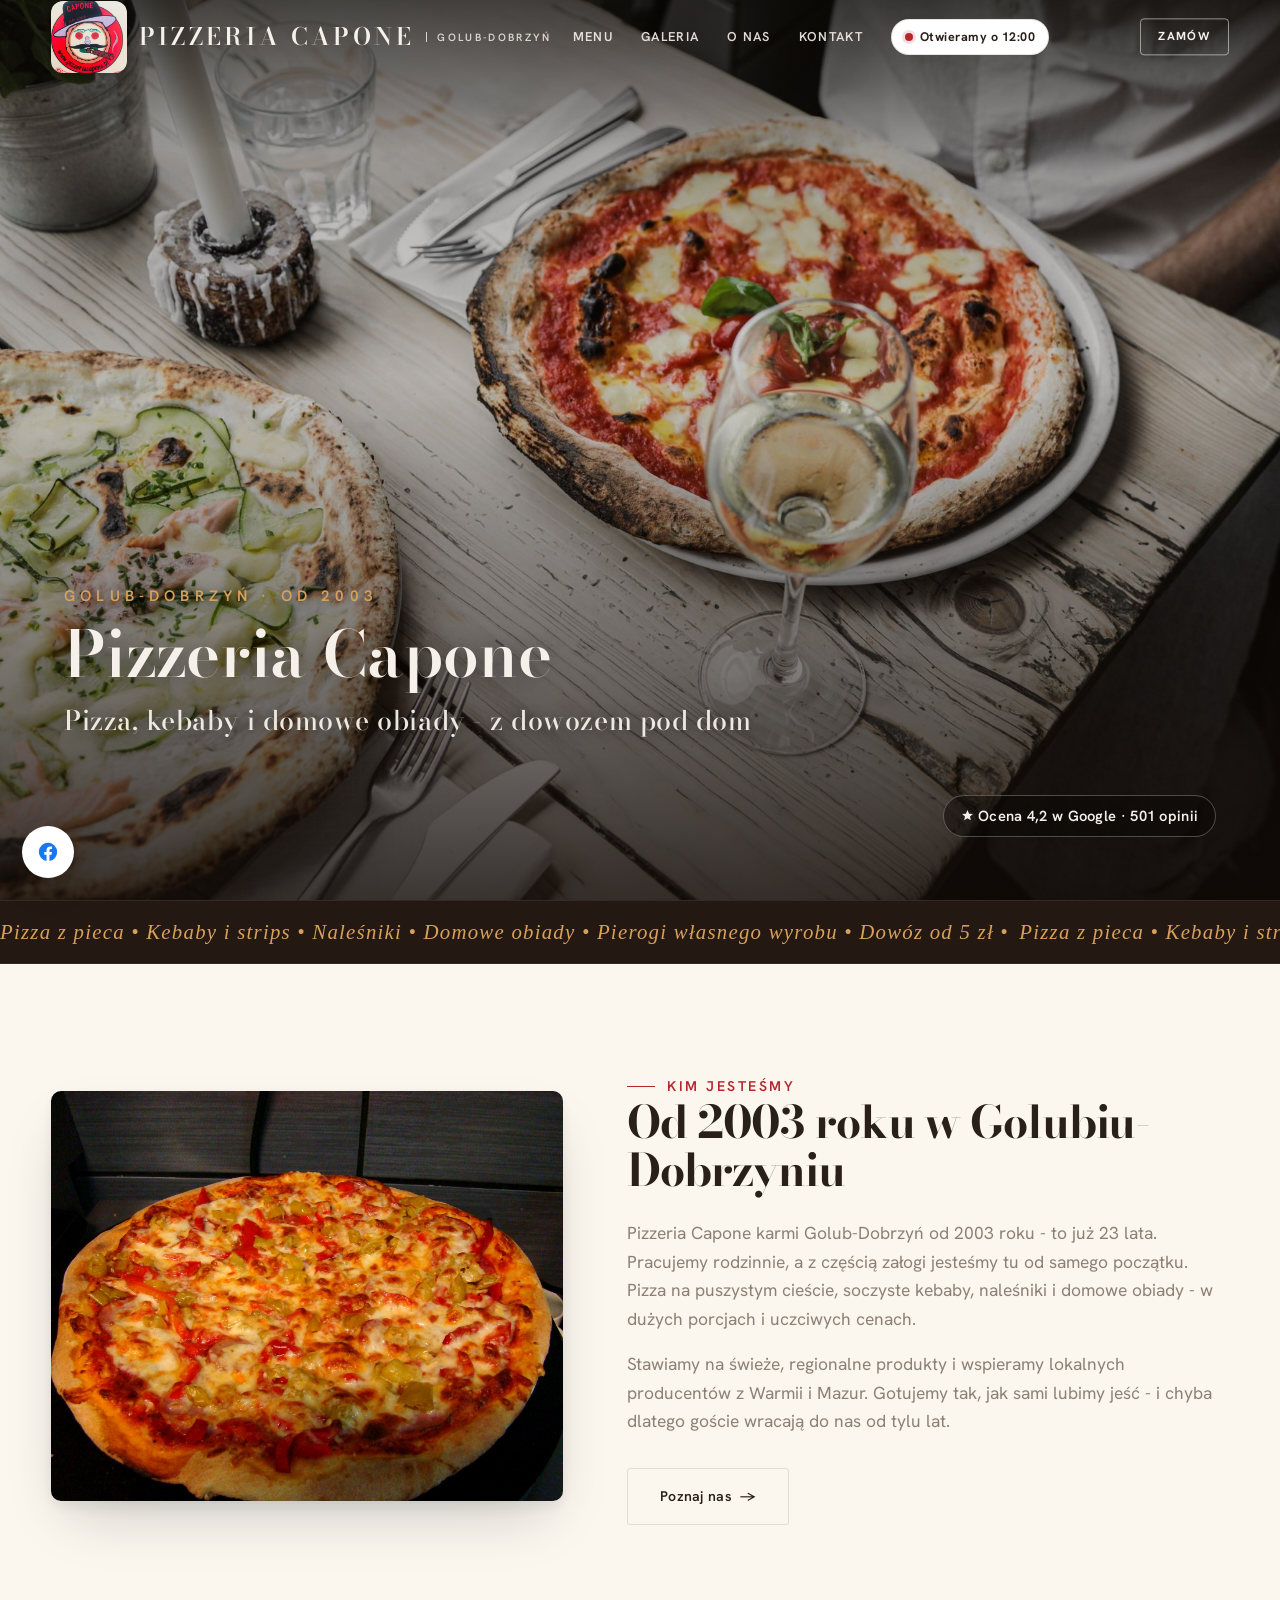
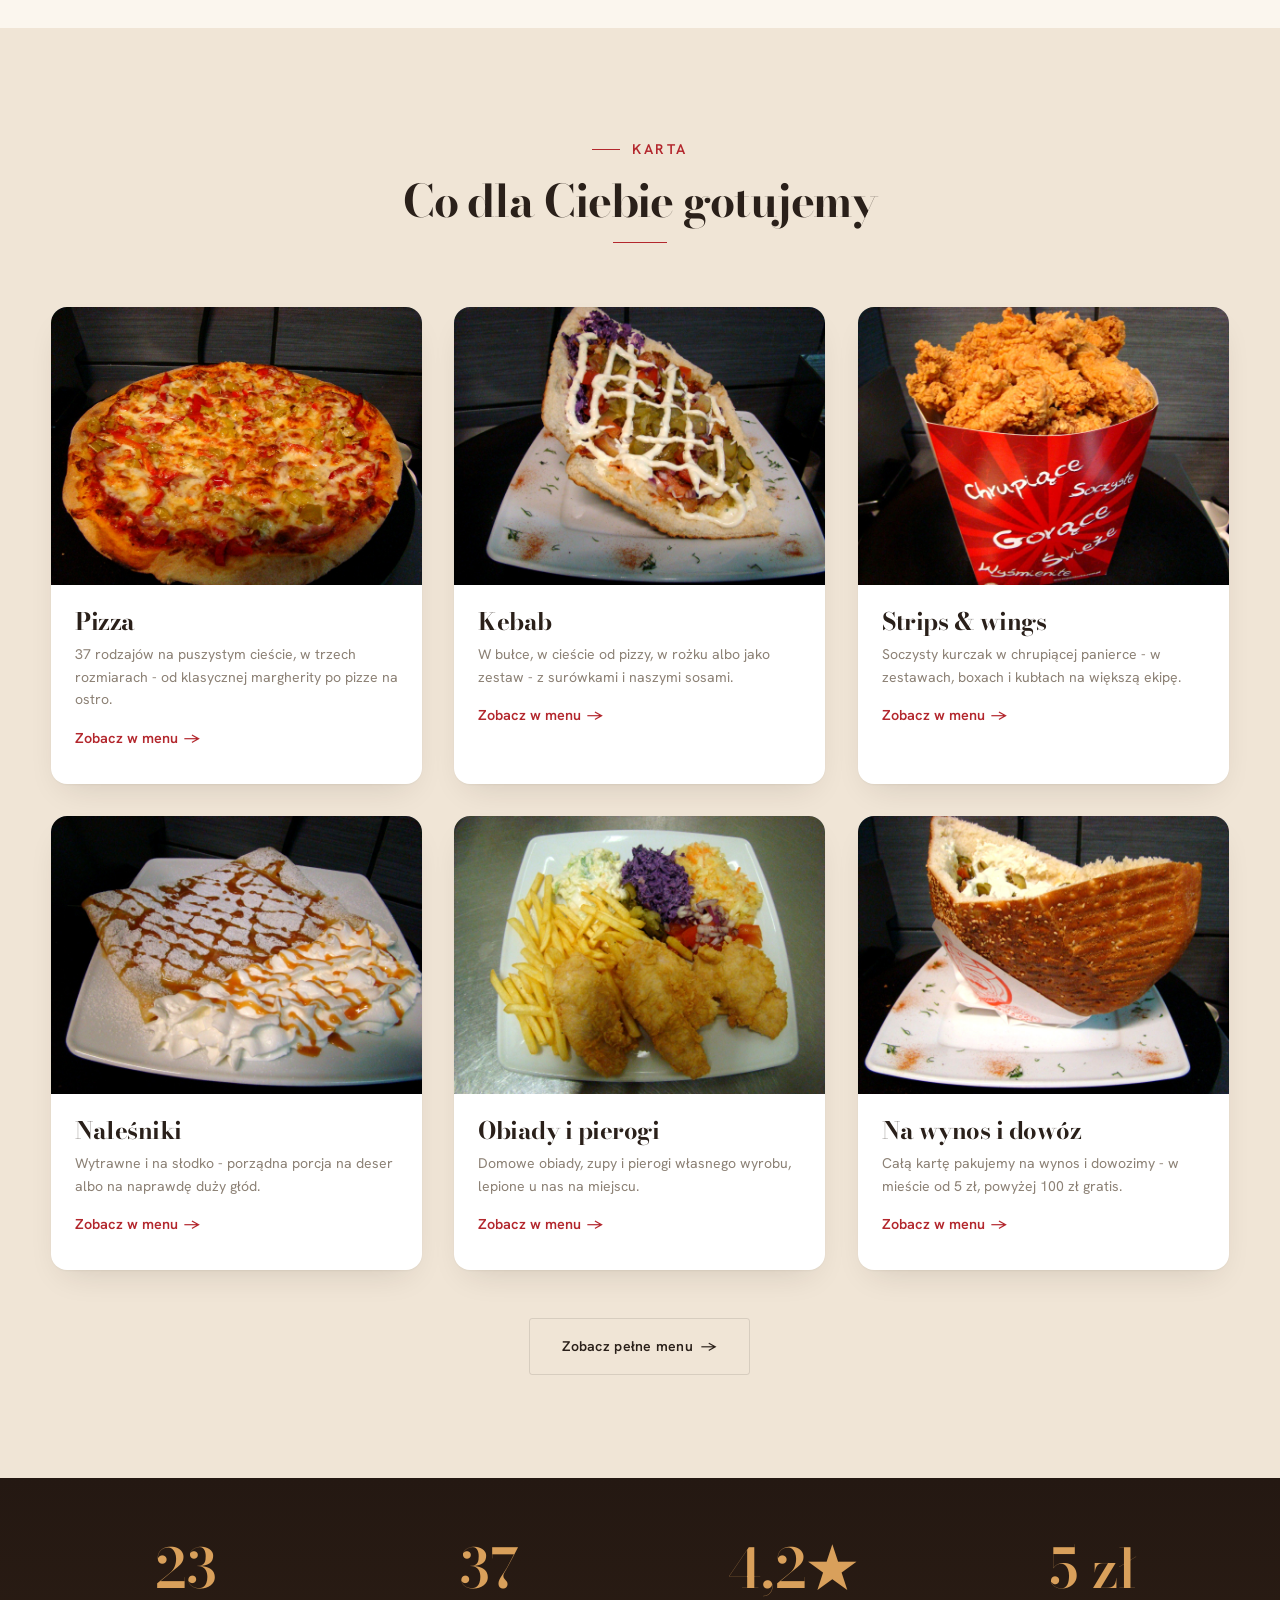
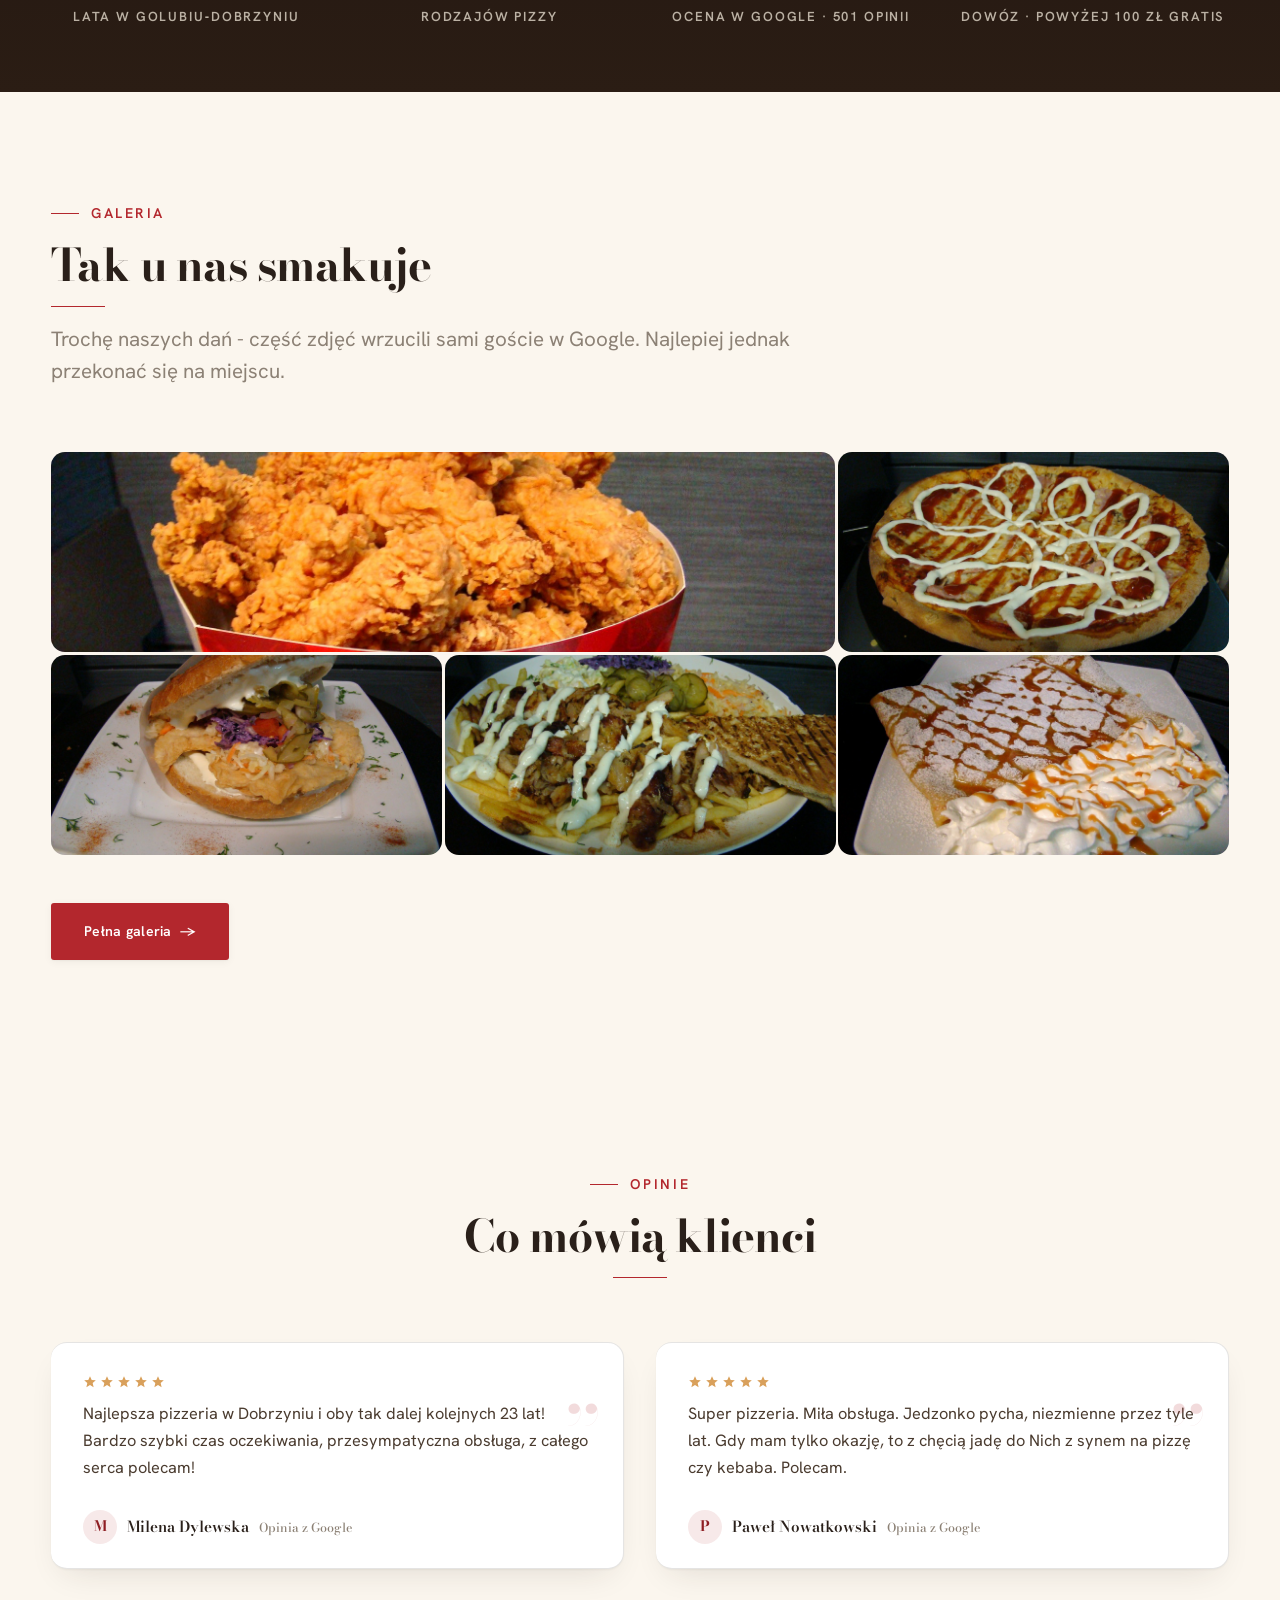
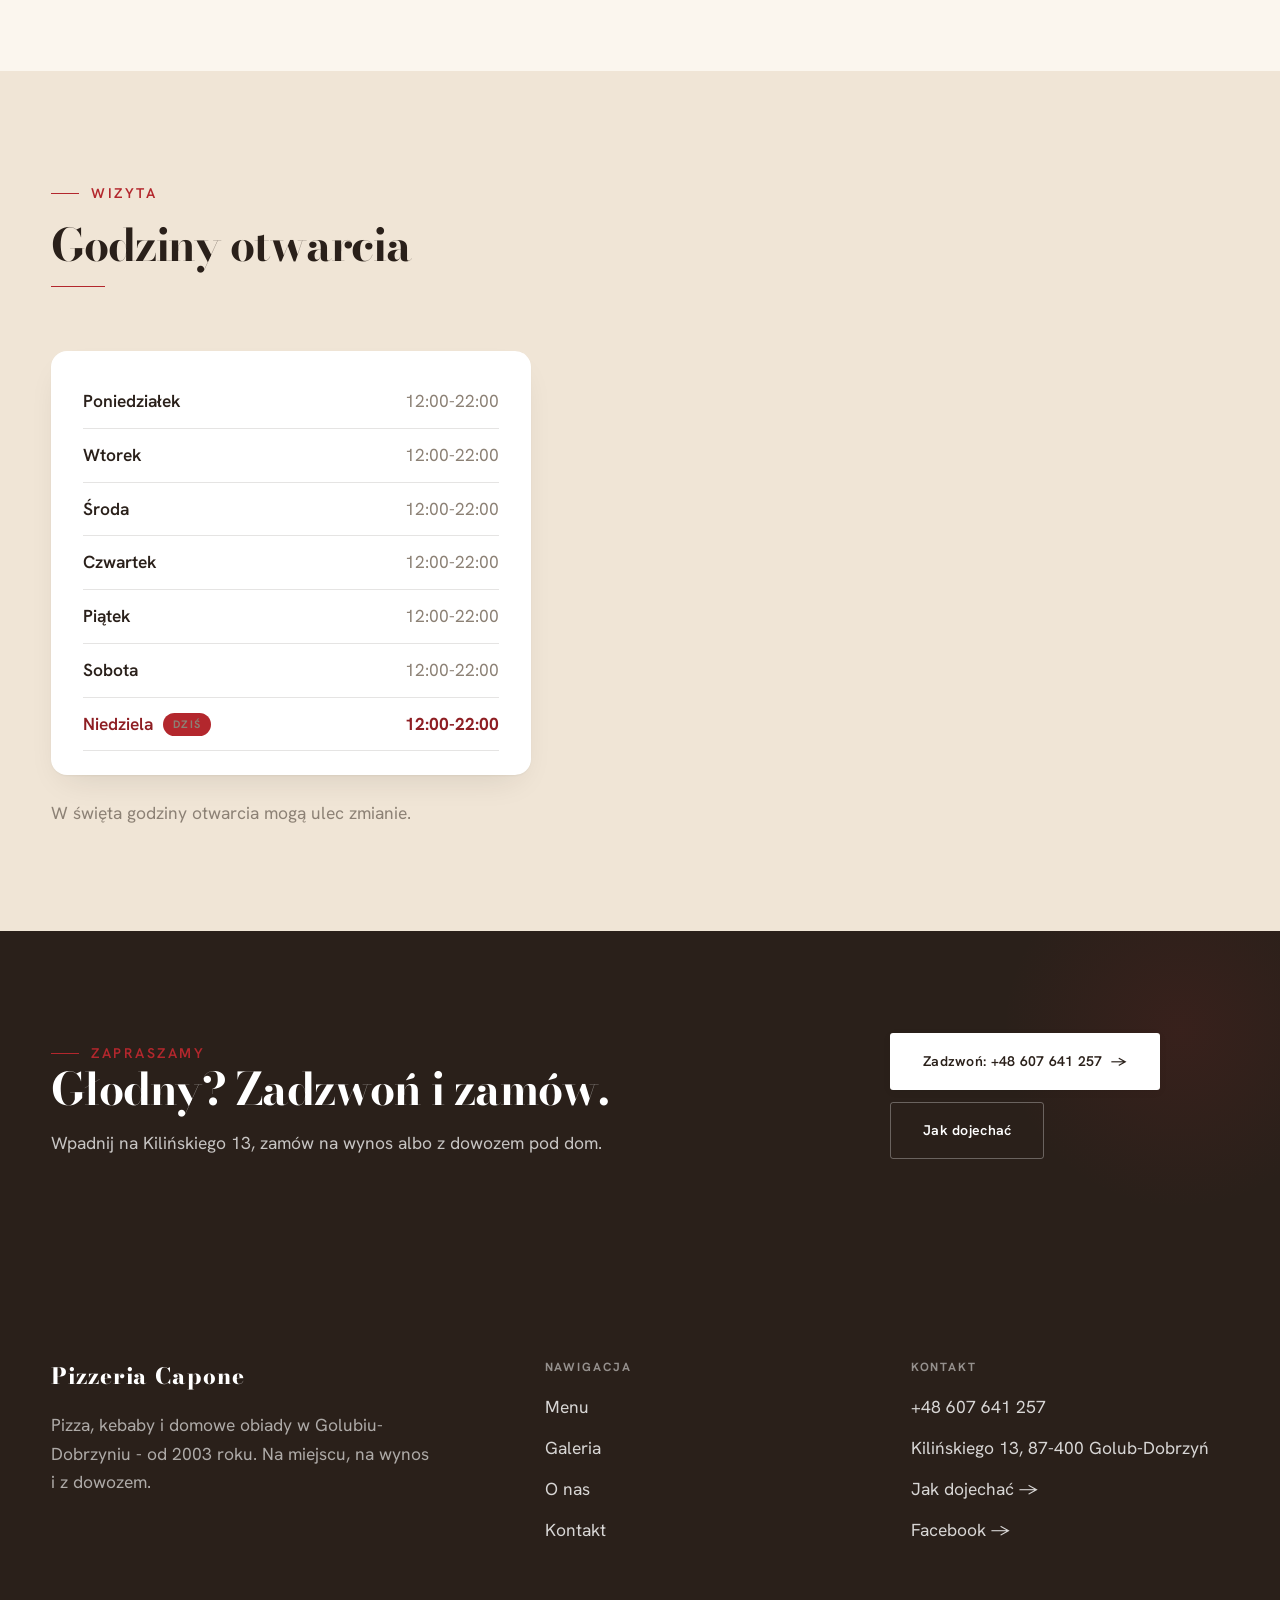
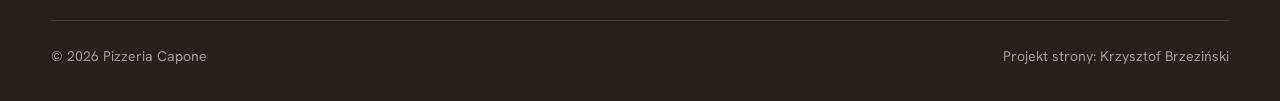
==== commit ee14240c: "UX v4: dymek FB (lewy dol), status Otwarte w nav, sticky pasek kategorii menu ze scrollspy, lightbox" ====
--- a/index.html
+++ b/index.html
@@ -23,7 +23,7 @@
       <a href="realizacje.html">Galeria</a>
       <a href="o-nas.html">O nas</a>
       <a href="kontakt.html">Kontakt</a>
-      <a href="tel:+48607641257" class="btn btn-accent">Zamów</a>
+      <span class="open-chip" hidden><span class="dot"></span><span class="oc-txt"></span></span><a href="tel:+48607641257" class="btn btn-accent">Zamów</a>
     </nav>
     <button class="nav-toggle" aria-label="Menu"><span></span><span></span><span></span></button>
   </div>
@@ -172,5 +172,6 @@
 <div class="sticky-reserve"><a class="sr-fb" href="https://www.facebook.com/p/Pizzeria-Capone-100063553814642/" target="_blank" rel="noopener" aria-label="Facebook - Pizzeria Capone"><svg width="20" height="20" viewBox="0 0 24 24" fill="currentColor" aria-hidden="true"><path d="M22 12a10 10 0 1 0-11.6 9.9v-7H7.9V12h2.5V9.8c0-2.5 1.5-3.9 3.8-3.9 1.1 0 2.2.2 2.2.2v2.5h-1.2c-1.2 0-1.6.8-1.6 1.6V12h2.7l-.4 2.9h-2.3v7A10 10 0 0 0 22 12z"/></svg></a><a class="sr-book" href="tel:+48607641257">Zadzwoń i zamów</a><a class="sr-call" href="tel:+48607641257" aria-label="Zadzwoń"><svg class="ico-tel" width="16" height="16" viewBox="0 0 24 24" fill="none" aria-hidden="true"><path d="M6.6 10.8a15.5 15.5 0 0 0 6.6 6.6l2.2-2.2a1 1 0 0 1 1-.24 11.4 11.4 0 0 0 3.6.58 1 1 0 0 1 1 1V20a1 1 0 0 1-1 1A17 17 0 0 1 3 4a1 1 0 0 1 1-1h3.5a1 1 0 0 1 1 1c0 1.25.2 2.46.58 3.6a1 1 0 0 1-.25 1l-2.23 2.2Z" fill="currentColor"/></svg></a></div>
 
 <script src="assets/main.js"></script>
+<a class="fb-float" href="https://www.facebook.com/p/Pizzeria-Capone-100063553814642/" target="_blank" rel="noopener" aria-label="Facebook - Pizzeria Capone"><svg width="22" height="22" viewBox="0 0 24 24" fill="currentColor" aria-hidden="true"><path d="M22 12a10 10 0 1 0-11.6 9.9v-7H7.9V12h2.5V9.8c0-2.5 1.5-3.9 3.8-3.9 1.1 0 2.2.2 2.2.2v2.5h-1.2c-1.2 0-1.6.8-1.6 1.6V12h2.7l-.4 2.9h-2.3v7A10 10 0 0 0 22 12z"/></svg><span class="fb-tip">Znajdź nas na Facebooku</span></a>
 </body>
 </html>
--- a/assets/styles.css
+++ b/assets/styles.css
@@ -679,3 +679,67 @@
 .lb .lb-x{position:fixed;top:18px;right:22px;background:none;border:0;color:#fff;font-size:2.2rem;line-height:1;cursor:pointer;opacity:.8}
 .lb .lb-x:hover{opacity:1}
 .lb::backdrop{background:transparent}
+
+/* — płynne przewijanie + kotwice pod sticky nav — */
+html{scroll-behavior:smooth}
+.menu2-block{scroll-margin-top:132px}
+@media (prefers-reduced-motion: reduce){html{scroll-behavior:auto}}
+
+/* — dymek FB (lewy dół, desktop) — */
+.fb-float{position:fixed;left:22px;bottom:22px;z-index:80;display:flex;align-items:center;justify-content:center;
+  width:52px;height:52px;border-radius:50%;background:#fff;color:#1877F2;
+  box-shadow:0 2px 6px rgba(42,32,26,.12),0 14px 34px -12px rgba(42,32,26,.35);
+  transition:transform .3s cubic-bezier(.2,.7,.2,1),box-shadow .3s}
+.fb-float:hover{transform:translateY(-4px);box-shadow:0 4px 10px rgba(42,32,26,.14),0 22px 44px -12px rgba(42,32,26,.42)}
+.fb-float .fb-tip{position:absolute;left:calc(100% + 12px);white-space:nowrap;background:var(--cap-dark);color:var(--cap-cream);
+  font-size:.8rem;font-weight:600;padding:8px 13px;border-radius:9px;opacity:0;transform:translateX(-6px);pointer-events:none;
+  transition:opacity .25s,transform .25s}
+.fb-float:hover .fb-tip{opacity:1;transform:translateX(0)}
+@media(max-width:820px){.fb-float{display:none}} /* na mobile FB jest w dolnym pasku */
+
+/* — pasek mobilny: naprawa siatki (3 elementy) — */
+@media(max-width:820px){.sticky-reserve{grid-template-columns:auto 1fr auto}.sr-fb{background:var(--paper);color:#1877F2;padding-inline:20px !important;display:flex;align-items:center}}
+
+/* — chip "Otwarte teraz" w nawigacji — */
+.open-chip{display:inline-flex;align-items:center;gap:7px;font-size:.78rem;font-weight:700;letter-spacing:.04em;
+  color:var(--ink);background:#fff;border:1px solid var(--line);border-radius:99px;padding:7px 13px;margin-right:6px}
+.open-chip .dot{width:8px;height:8px;border-radius:50%;background:#2E9E44;box-shadow:0 0 0 3px rgba(46,158,68,.18);animation:ocpulse 2.2s ease-in-out infinite}
+.open-chip.closed .dot{background:#B3272D;box-shadow:0 0 0 3px rgba(179,39,45,.15);animation:none}
+@keyframes ocpulse{50%{box-shadow:0 0 0 6px rgba(46,158,68,.05)}}
+@media(max-width:1080px){.open-chip{display:none}}
+/* hero-gastro nav ma jasny tekst na przezroczystym pasku - chip zostaje bialy, OK */
+
+/* — pasek kategorii menu (oferta) — */
+.mnav{position:sticky;top:64px;z-index:70;background:rgba(251,246,238,.92);backdrop-filter:blur(10px);
+  border-bottom:1px solid var(--line)}
+.mnav-in{max-width:1200px;margin-inline:auto;display:flex;gap:8px;overflow-x:auto;padding:12px 20px;scrollbar-width:none}
+.mnav-in::-webkit-scrollbar{display:none}
+.mnav a{flex:0 0 auto;white-space:nowrap;font-size:.85rem;font-weight:600;color:var(--ink-soft);
+  border:1px solid var(--line);border-radius:99px;padding:8px 16px;transition:all .25s}
+.mnav a:hover{border-color:var(--accent);color:var(--accent-d)}
+.mnav a.active{background:var(--accent);border-color:var(--accent);color:#fff}
+
+/* — przycisk "do góry" — */
+.to-top{position:fixed;right:22px;bottom:22px;z-index:80;width:46px;height:46px;border-radius:50%;border:0;cursor:pointer;
+  background:var(--cap-dark);color:var(--cap-cream);display:flex;align-items:center;justify-content:center;
+  opacity:0;visibility:hidden;transform:translateY(10px);transition:all .3s}
+.to-top.show{opacity:1;visibility:visible;transform:none}
+.to-top:hover{background:var(--accent)}
+@media(max-width:820px){.to-top{bottom:74px;right:14px}}
+
+/* — lightbox: strzałki + licznik — */
+.lb .lb-nav{position:fixed;top:50%;transform:translateY(-50%);background:rgba(255,255,255,.08);border:1px solid rgba(255,255,255,.22);
+  color:#fff;width:52px;height:52px;border-radius:50%;font-size:1.5rem;line-height:1;cursor:pointer;transition:background .25s}
+.lb .lb-nav:hover{background:rgba(255,255,255,.2)}
+.lb .lb-prev{left:22px}.lb .lb-next{right:22px}
+.lb .lb-count{position:fixed;bottom:20px;left:50%;transform:translateX(-50%);color:rgba(255,255,255,.75);font-size:.9rem;letter-spacing:.08em}
+@media(max-width:640px){.lb .lb-nav{width:42px;height:42px}.lb .lb-prev{left:10px}.lb .lb-next{right:10px}}
+
+/* — mikrodetale — */
+.nav-links a:not(.btn){position:relative}
+.nav-links a:not(.btn)::after{content:"";position:absolute;left:0;right:100%;bottom:-4px;height:2px;background:var(--accent);transition:right .28s cubic-bezier(.2,.7,.2,1)}
+.nav-links a:not(.btn):hover::after{right:0}
+:focus-visible{outline:2px solid var(--accent);outline-offset:3px;border-radius:4px}
+::selection{background:var(--accent);color:#fff}
+.btn{transition:transform .2s,background .25s,border-color .25s,color .25s,box-shadow .25s}
+.btn:active{transform:scale(.97)}
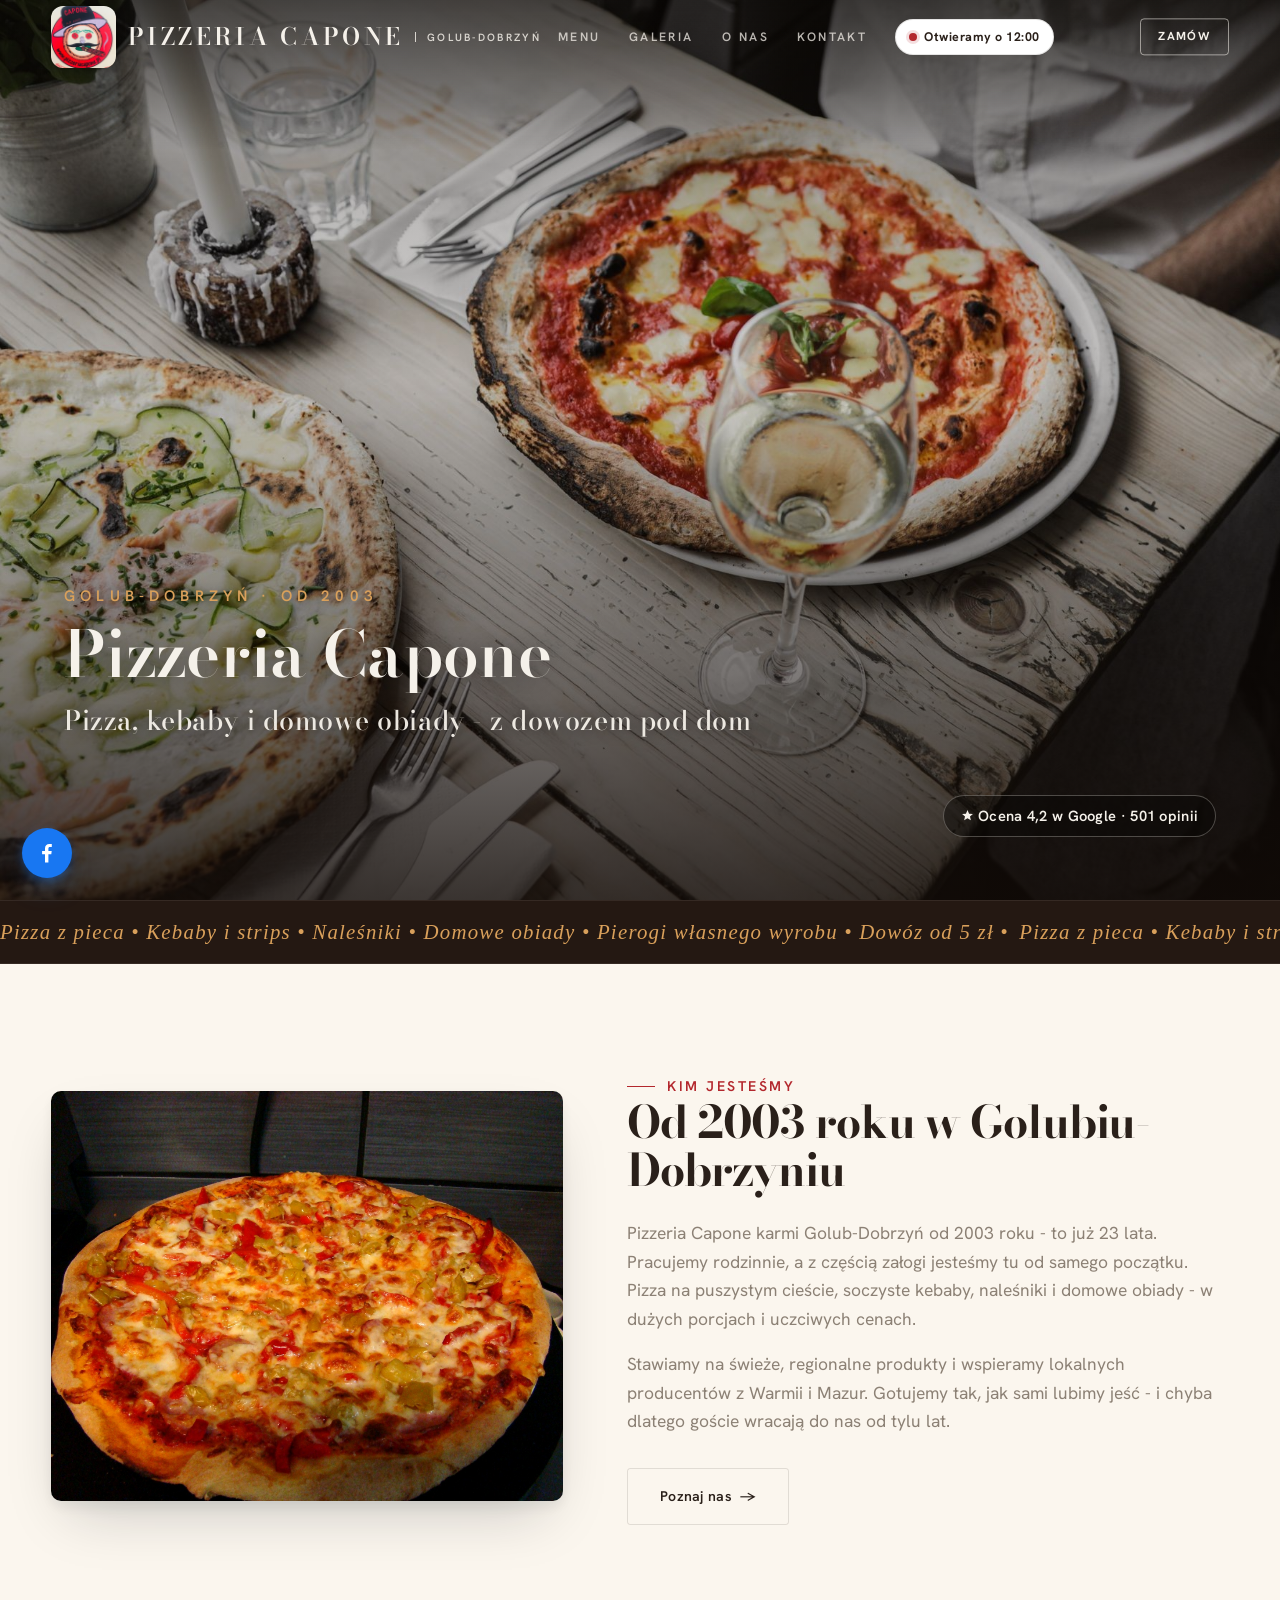
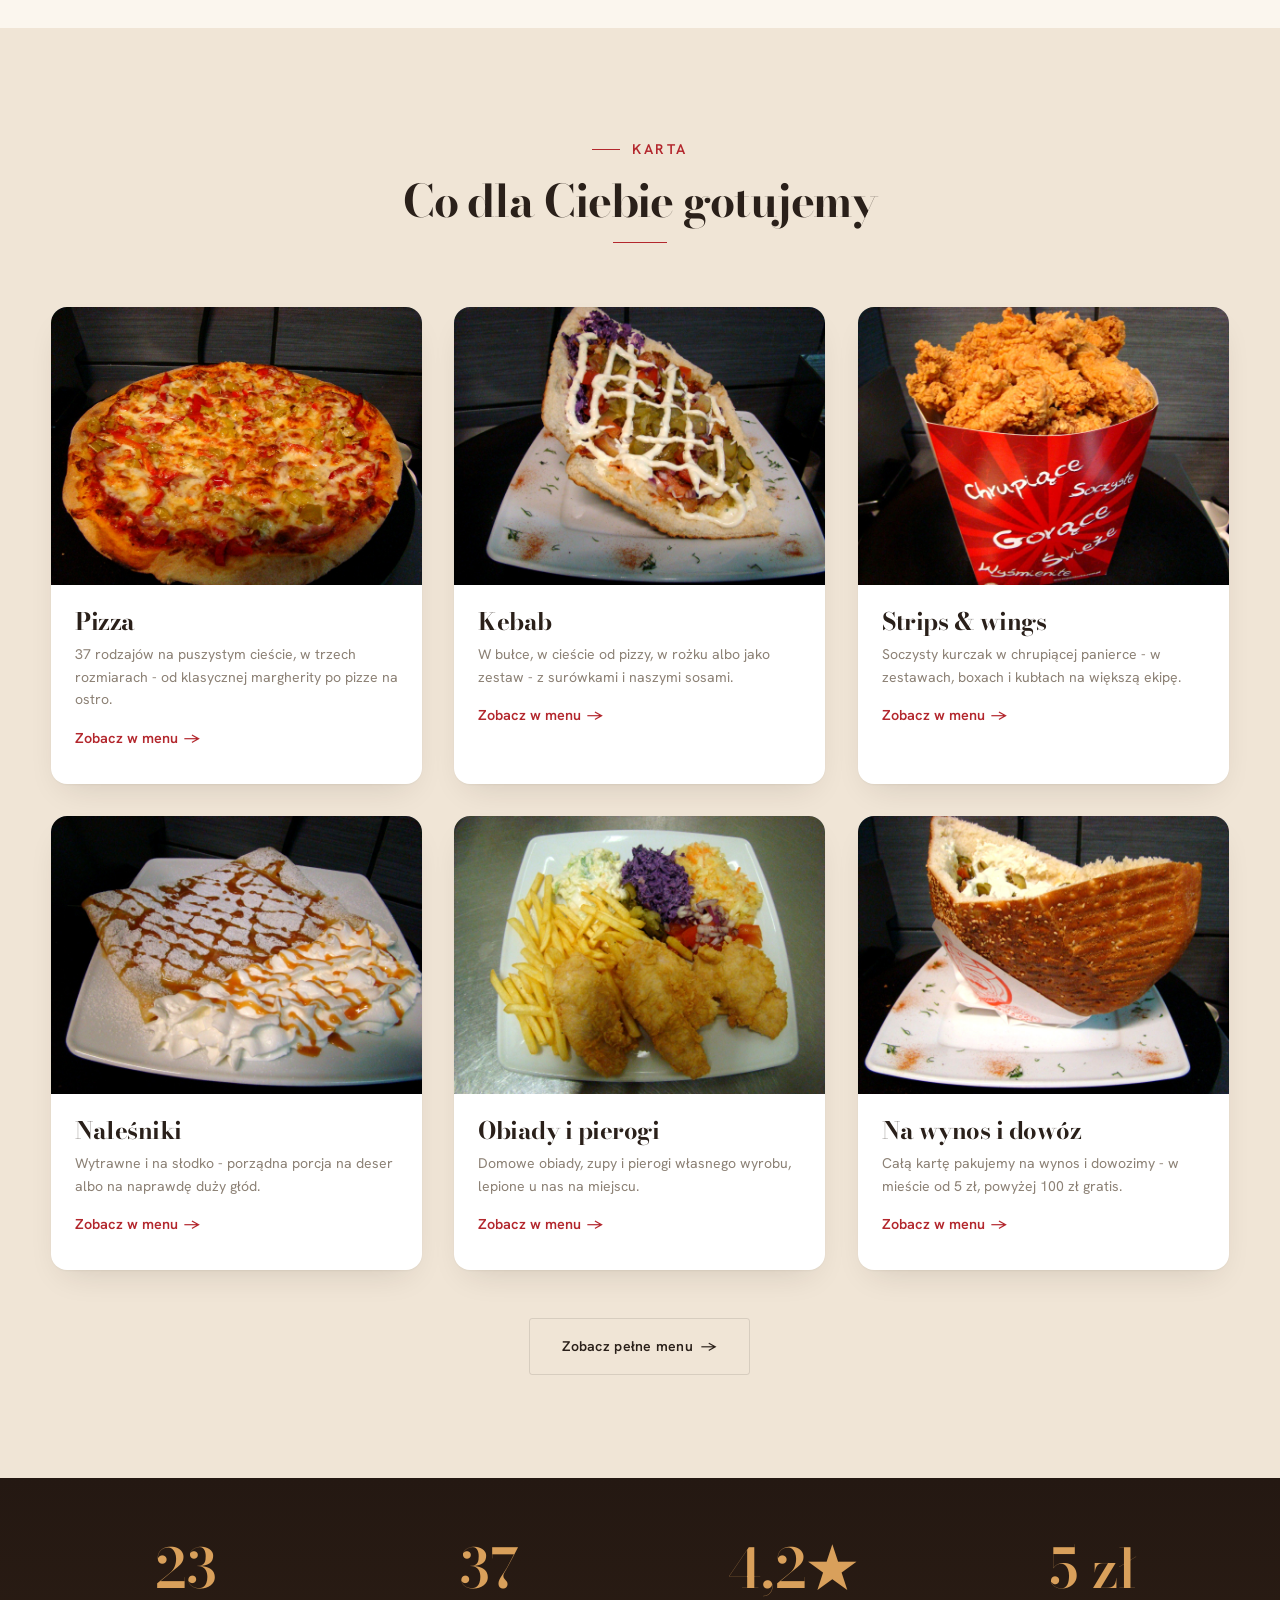
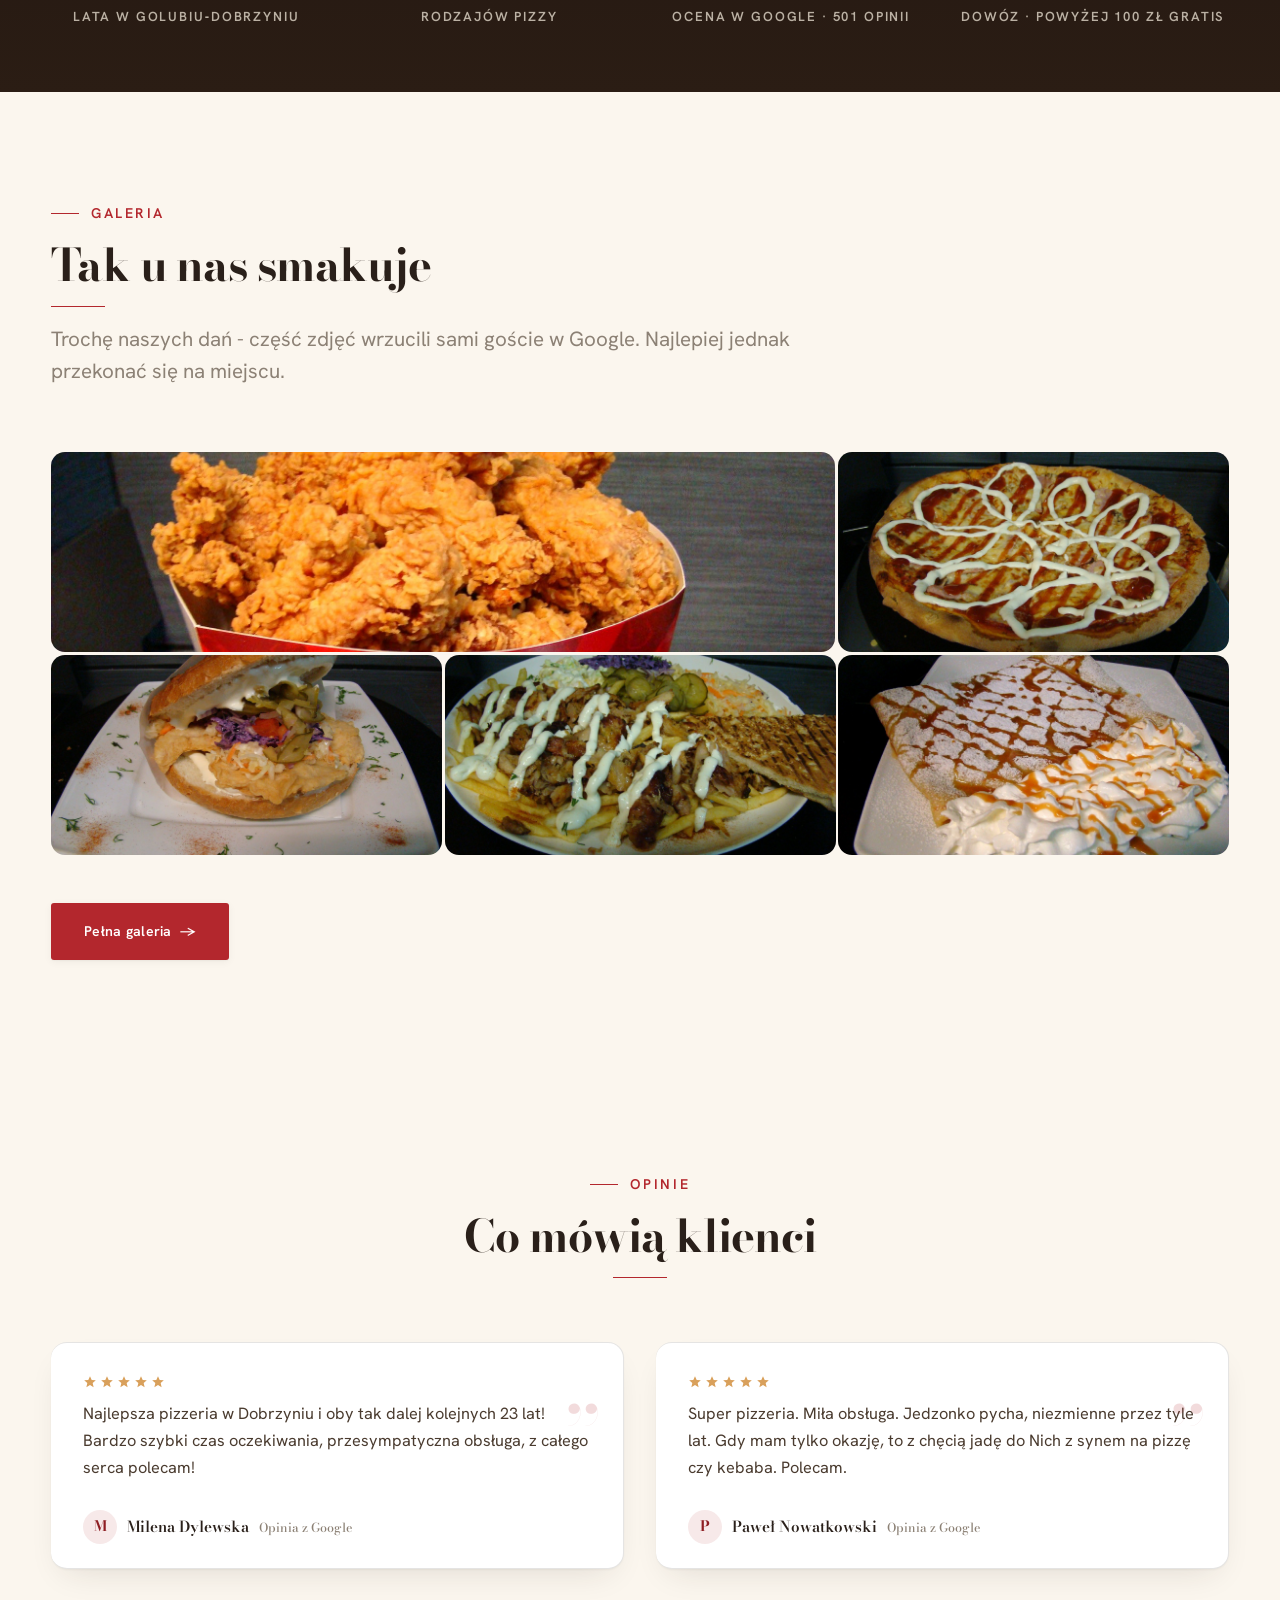
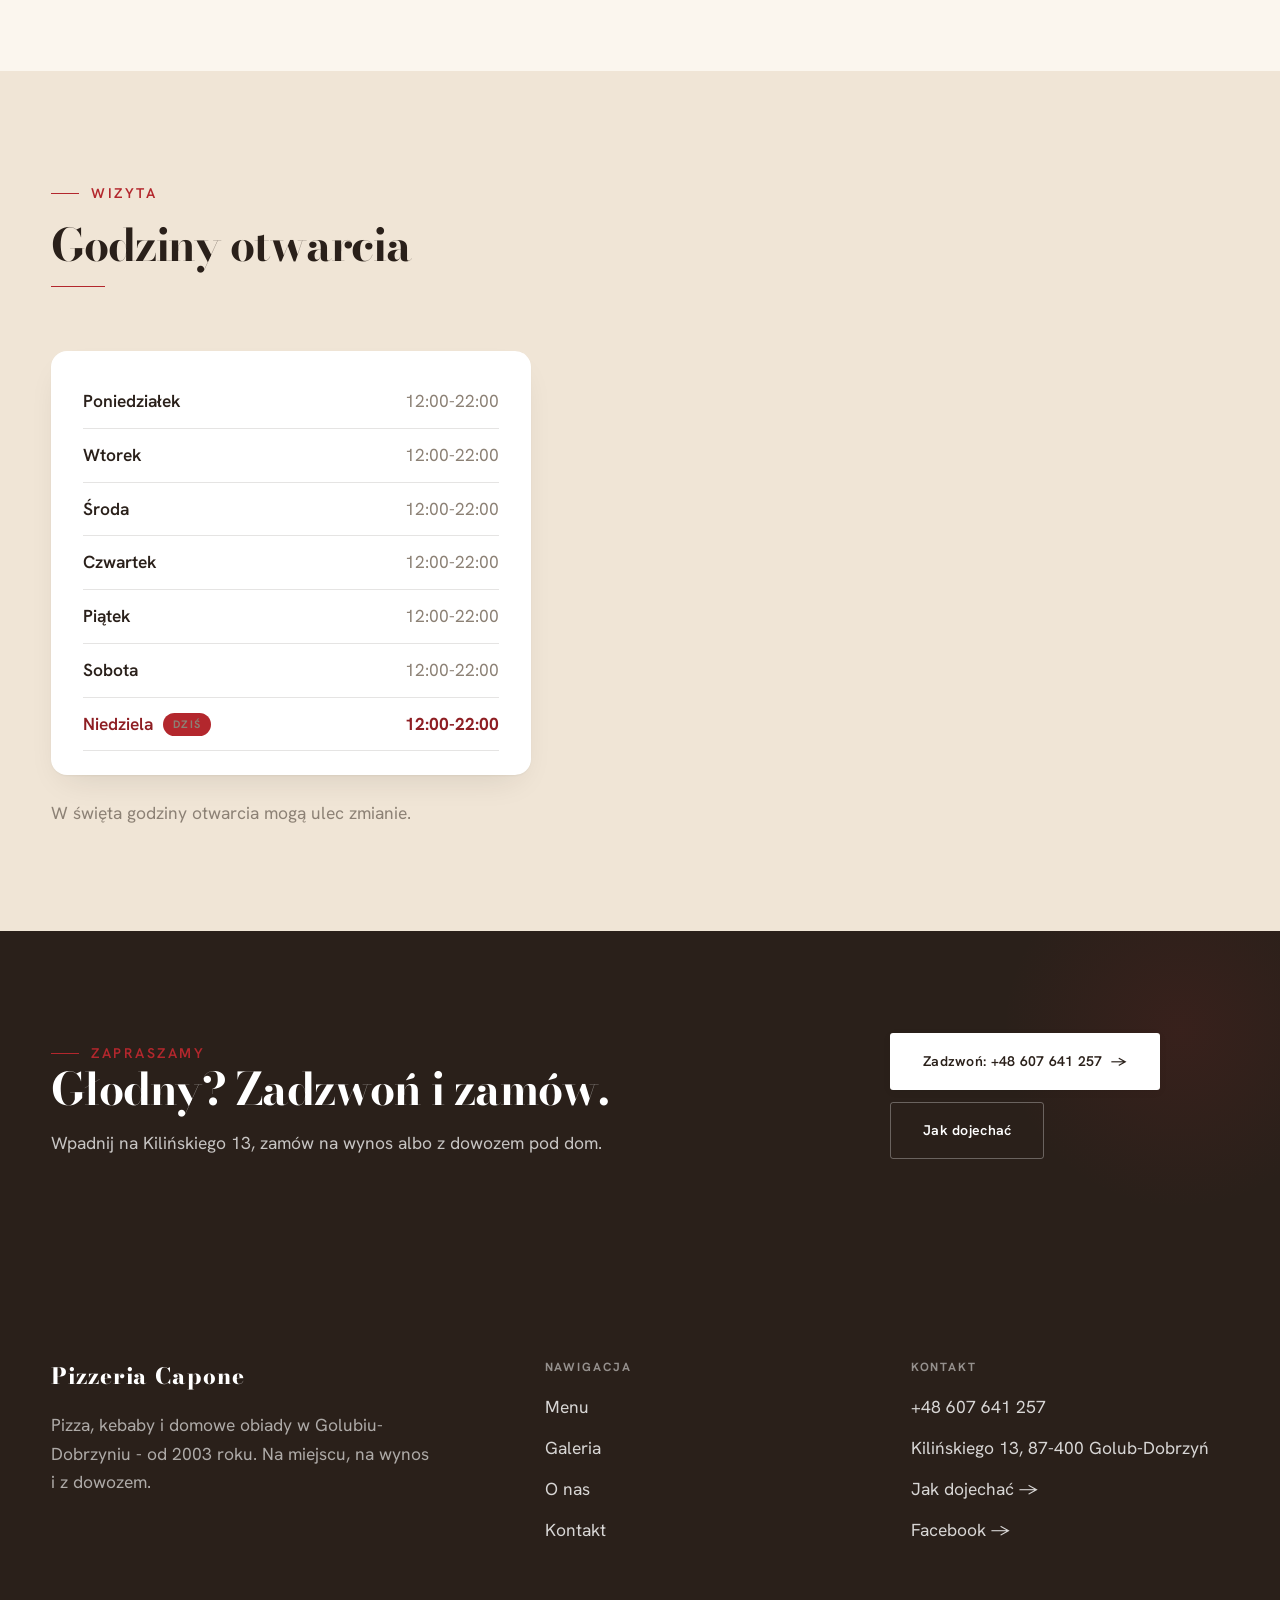
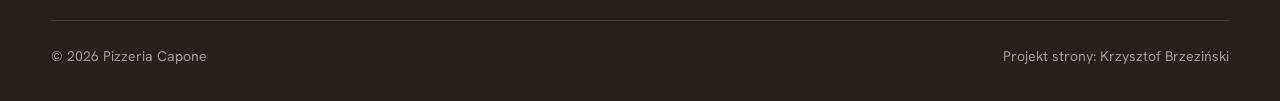
==== commit 6901b4c2: "UX v5: dymek FB (niebieski, poprawne proporcje), navbar w duchu Nobu (wersaliki+linia hover+aktywna " ====
--- a/index.html
+++ b/index.html
@@ -172,6 +172,6 @@
 <div class="sticky-reserve"><a class="sr-fb" href="https://www.facebook.com/p/Pizzeria-Capone-100063553814642/" target="_blank" rel="noopener" aria-label="Facebook - Pizzeria Capone"><svg width="20" height="20" viewBox="0 0 24 24" fill="currentColor" aria-hidden="true"><path d="M22 12a10 10 0 1 0-11.6 9.9v-7H7.9V12h2.5V9.8c0-2.5 1.5-3.9 3.8-3.9 1.1 0 2.2.2 2.2.2v2.5h-1.2c-1.2 0-1.6.8-1.6 1.6V12h2.7l-.4 2.9h-2.3v7A10 10 0 0 0 22 12z"/></svg></a><a class="sr-book" href="tel:+48607641257">Zadzwoń i zamów</a><a class="sr-call" href="tel:+48607641257" aria-label="Zadzwoń"><svg class="ico-tel" width="16" height="16" viewBox="0 0 24 24" fill="none" aria-hidden="true"><path d="M6.6 10.8a15.5 15.5 0 0 0 6.6 6.6l2.2-2.2a1 1 0 0 1 1-.24 11.4 11.4 0 0 0 3.6.58 1 1 0 0 1 1 1V20a1 1 0 0 1-1 1A17 17 0 0 1 3 4a1 1 0 0 1 1-1h3.5a1 1 0 0 1 1 1c0 1.25.2 2.46.58 3.6a1 1 0 0 1-.25 1l-2.23 2.2Z" fill="currentColor"/></svg></a></div>
 
 <script src="assets/main.js"></script>
-<a class="fb-float" href="https://www.facebook.com/p/Pizzeria-Capone-100063553814642/" target="_blank" rel="noopener" aria-label="Facebook - Pizzeria Capone"><svg width="22" height="22" viewBox="0 0 24 24" fill="currentColor" aria-hidden="true"><path d="M22 12a10 10 0 1 0-11.6 9.9v-7H7.9V12h2.5V9.8c0-2.5 1.5-3.9 3.8-3.9 1.1 0 2.2.2 2.2.2v2.5h-1.2c-1.2 0-1.6.8-1.6 1.6V12h2.7l-.4 2.9h-2.3v7A10 10 0 0 0 22 12z"/></svg><span class="fb-tip">Znajdź nas na Facebooku</span></a>
+<a class="fb-float" href="https://www.facebook.com/p/Pizzeria-Capone-100063553814642/" target="_blank" rel="noopener" aria-label="Facebook - Pizzeria Capone"><svg width="24" height="24" viewBox="0 0 24 24" fill="currentColor" aria-hidden="true"><path d="M13.4 21.5v-8.3h2.9l.4-3.3h-3.3V7.6c0-1 .3-1.6 1.7-1.6h1.7V3.1c-.3 0-1.3-.1-2.5-.1-2.6 0-4.3 1.6-4.3 4.4v2.5H7.1v3.3H10v8.3h3.4z"/></svg><span class="fb-tip">Znajdź nas na Facebooku</span></a>
 </body>
 </html>
--- a/assets/styles.css
+++ b/assets/styles.css
@@ -682,15 +682,15 @@
 
 /* — płynne przewijanie + kotwice pod sticky nav — */
 html{scroll-behavior:smooth}
-.menu2-block{scroll-margin-top:132px}
+.menu2-block{scroll-margin-top:84px}
 @media (prefers-reduced-motion: reduce){html{scroll-behavior:auto}}
 
 /* — dymek FB (lewy dół, desktop) — */
 .fb-float{position:fixed;left:22px;bottom:22px;z-index:80;display:flex;align-items:center;justify-content:center;
-  width:52px;height:52px;border-radius:50%;background:#fff;color:#1877F2;
-  box-shadow:0 2px 6px rgba(42,32,26,.12),0 14px 34px -12px rgba(42,32,26,.35);
-  transition:transform .3s cubic-bezier(.2,.7,.2,1),box-shadow .3s}
-.fb-float:hover{transform:translateY(-4px);box-shadow:0 4px 10px rgba(42,32,26,.14),0 22px 44px -12px rgba(42,32,26,.42)}
+  width:50px;height:50px;border-radius:50%;background:#1877F2;color:#fff;
+  box-shadow:0 3px 8px rgba(24,119,242,.35),0 14px 30px -10px rgba(24,119,242,.45);
+  transition:transform .3s cubic-bezier(.2,.7,.2,1),box-shadow .3s,background .25s}
+.fb-float:hover{transform:translateY(-4px);background:#1266d6;box-shadow:0 5px 12px rgba(24,119,242,.4),0 20px 40px -10px rgba(24,119,242,.55)}
 .fb-float .fb-tip{position:absolute;left:calc(100% + 12px);white-space:nowrap;background:var(--cap-dark);color:var(--cap-cream);
   font-size:.8rem;font-weight:600;padding:8px 13px;border-radius:9px;opacity:0;transform:translateX(-6px);pointer-events:none;
   transition:opacity .25s,transform .25s}
@@ -710,9 +710,14 @@
 /* hero-gastro nav ma jasny tekst na przezroczystym pasku - chip zostaje bialy, OK */
 
 /* — pasek kategorii menu (oferta) — */
-.mnav{position:sticky;top:64px;z-index:70;background:rgba(251,246,238,.92);backdrop-filter:blur(10px);
-  border-bottom:1px solid var(--line)}
-.mnav-in{max-width:1200px;margin-inline:auto;display:flex;gap:8px;overflow-x:auto;padding:12px 20px;scrollbar-width:none}
+.mnav{position:sticky;top:0;z-index:70;background:var(--paper);border-bottom:1px solid var(--line);
+  transition:box-shadow .3s}
+.mnav.stuck{box-shadow:0 12px 28px -18px rgba(42,32,26,.4)}
+.mnav::before,.mnav::after{content:"";position:absolute;top:0;bottom:0;width:42px;pointer-events:none;z-index:2}
+.mnav::before{left:0;background:linear-gradient(90deg,var(--paper),rgba(251,246,238,0))}
+.mnav::after{right:0;background:linear-gradient(270deg,var(--paper),rgba(251,246,238,0))}
+.mnav-in{max-width:1200px;margin-inline:auto;display:flex;gap:8px;overflow-x:auto;padding:14px 42px;scrollbar-width:none}
+@media(min-width:1180px){.mnav-in{justify-content:safe center}}
 .mnav-in::-webkit-scrollbar{display:none}
 .mnav a{flex:0 0 auto;white-space:nowrap;font-size:.85rem;font-weight:600;color:var(--ink-soft);
   border:1px solid var(--line);border-radius:99px;padding:8px 16px;transition:all .25s}
@@ -736,10 +741,29 @@
 @media(max-width:640px){.lb .lb-nav{width:42px;height:42px}.lb .lb-prev{left:10px}.lb .lb-next{right:10px}}
 
 /* — mikrodetale — */
-.nav-links a:not(.btn){position:relative}
-.nav-links a:not(.btn)::after{content:"";position:absolute;left:0;right:100%;bottom:-4px;height:2px;background:var(--accent);transition:right .28s cubic-bezier(.2,.7,.2,1)}
-.nav-links a:not(.btn):hover::after{right:0}
+
 :focus-visible{outline:2px solid var(--accent);outline-offset:3px;border-radius:4px}
 ::selection{background:var(--accent);color:#fff}
 .btn{transition:transform .2s,background .25s,border-color .25s,color .25s,box-shadow .25s}
 .btn:active{transform:scale(.97)}
+
+/* — nav: oddech dla logo — */
+.nav-inner{height:100px}
+.brand-logo{height:62px}
+.nav.is-stuck .nav-inner{height:74px}
+.nav.is-stuck .brand-logo{height:50px}
+@media(max-width:680px){.nav-inner{height:78px}.brand-logo{height:46px}}
+
+/* — navbar w duchu Nobu: wersaliki, oddech, rysująca się linia — */
+.nav-links{gap:clamp(22px,2.6vw,40px)}
+.nav-links a:not(.btn){position:relative;font-size:.76rem;font-weight:600;letter-spacing:.2em;text-transform:uppercase;opacity:.82;transition:opacity .3s}
+.nav-links a:not(.btn):hover{opacity:1;color:inherit}
+.nav-links a:not(.btn)::after{content:"";position:absolute;left:0;right:100%;bottom:-7px;height:1px;background:currentColor;transition:right .34s cubic-bezier(.25,.8,.25,1)}
+.nav-links a:not(.btn):hover::after{right:0}
+.nav-links a:not(.btn).current{opacity:1}
+.nav-links a:not(.btn).current::after{right:0;background:var(--accent)}
+.nav-links .btn{letter-spacing:.14em;text-transform:uppercase;font-size:.78rem}
+@media(max-width:920px){
+  .nav-links a:not(.btn){font-size:.95rem;letter-spacing:.14em}
+  .nav-links a:not(.btn)::after{display:none}
+}
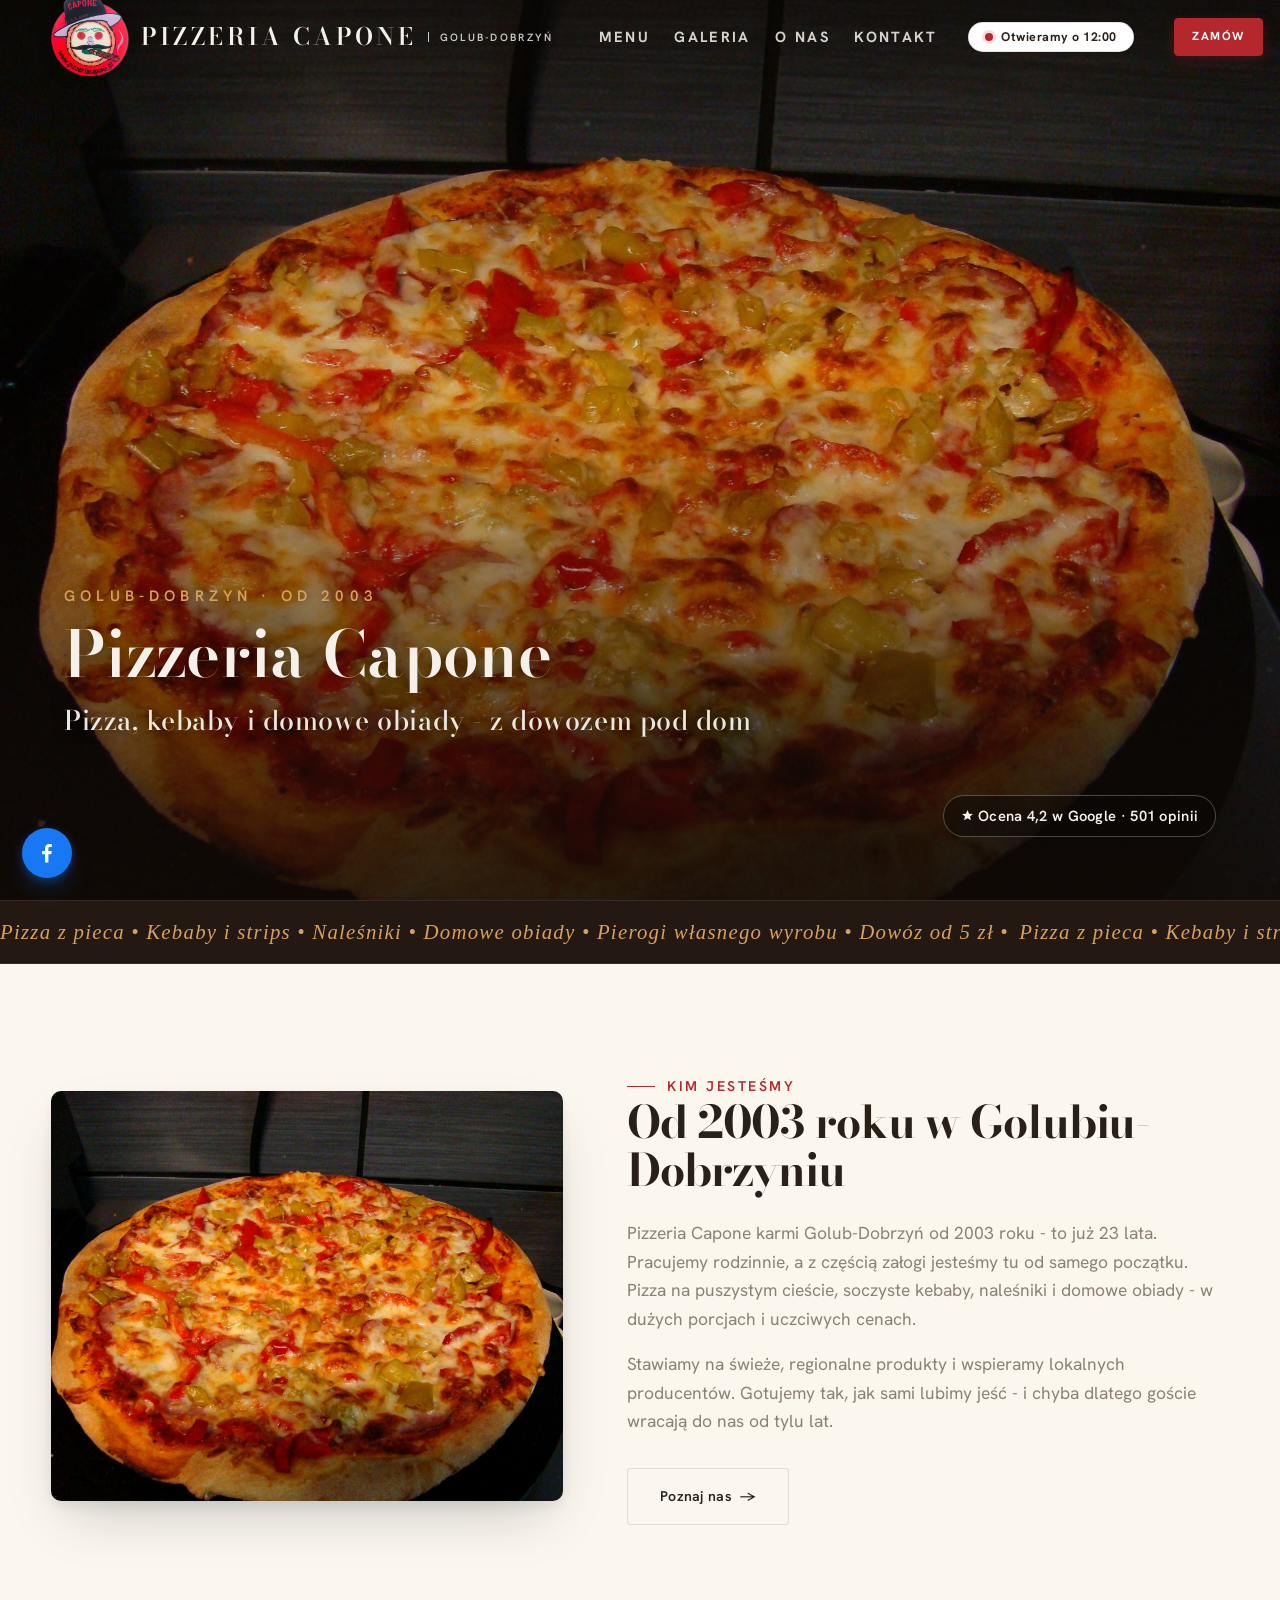
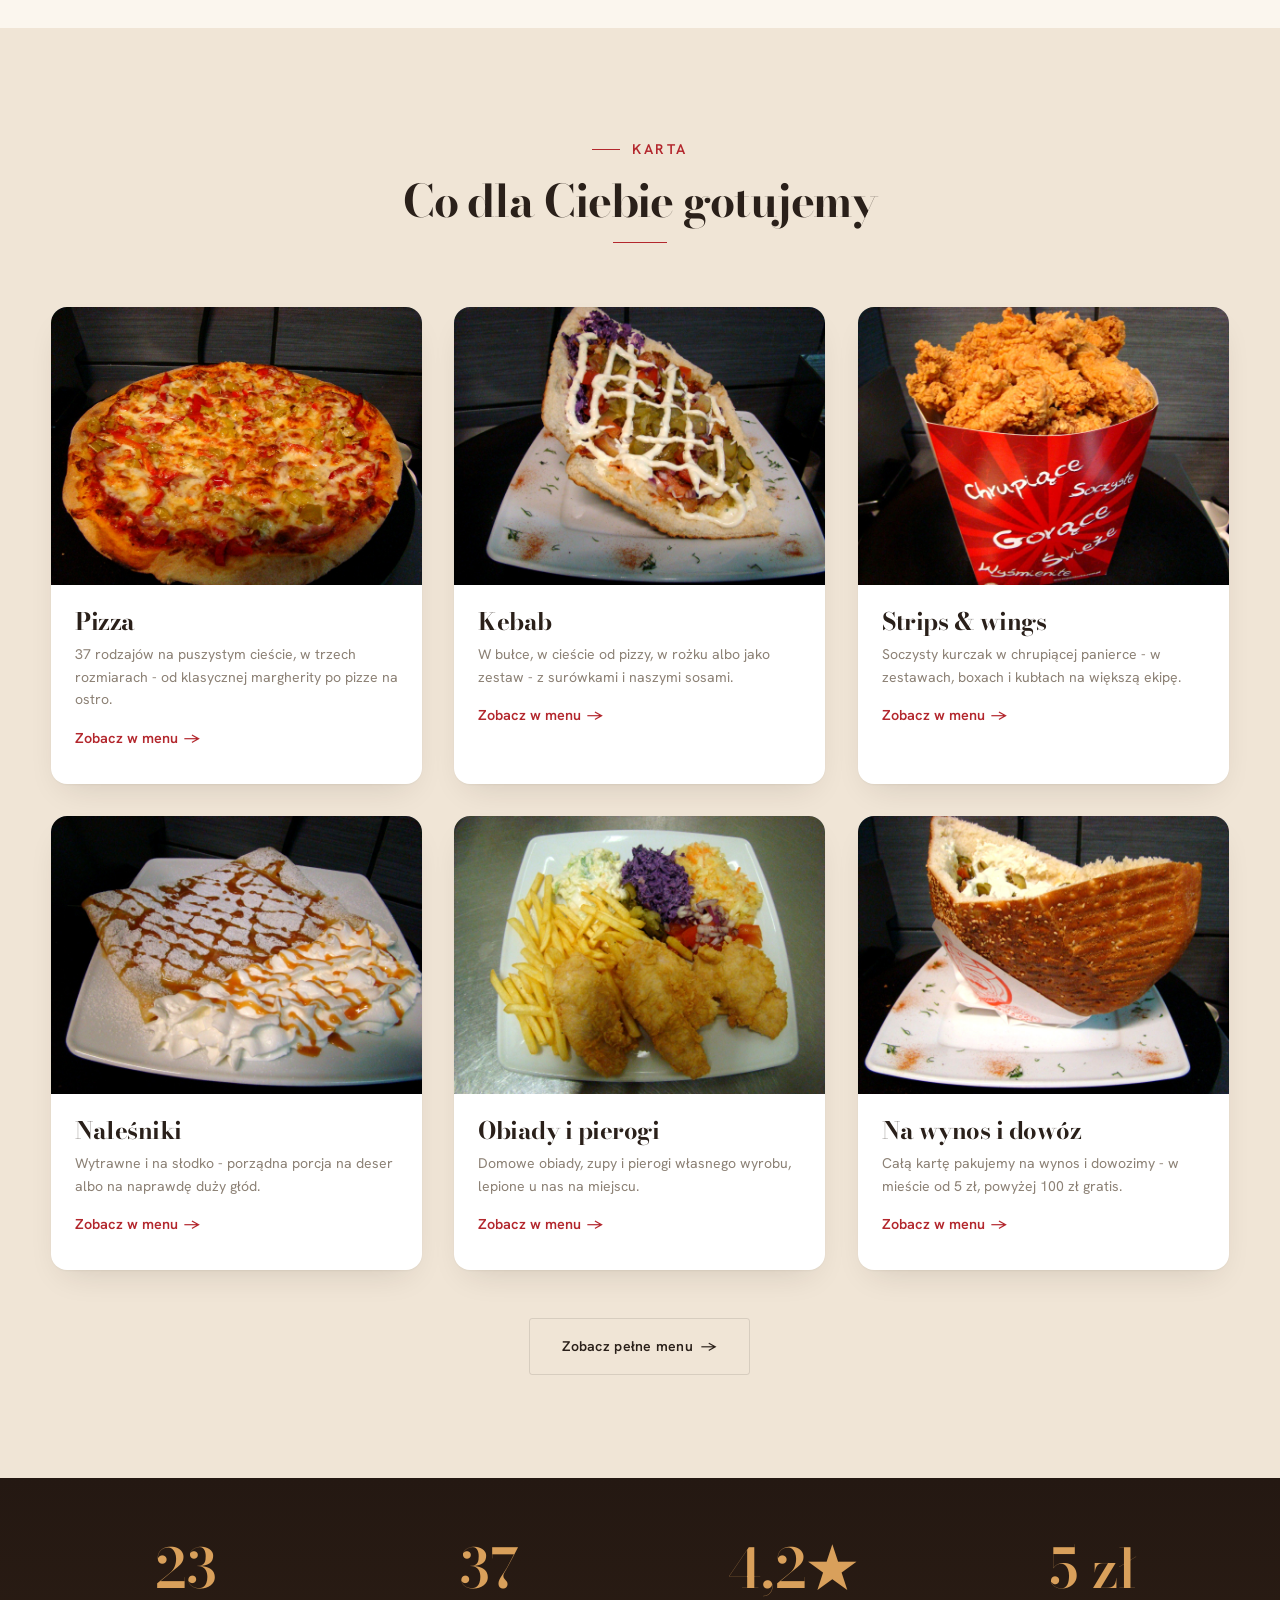
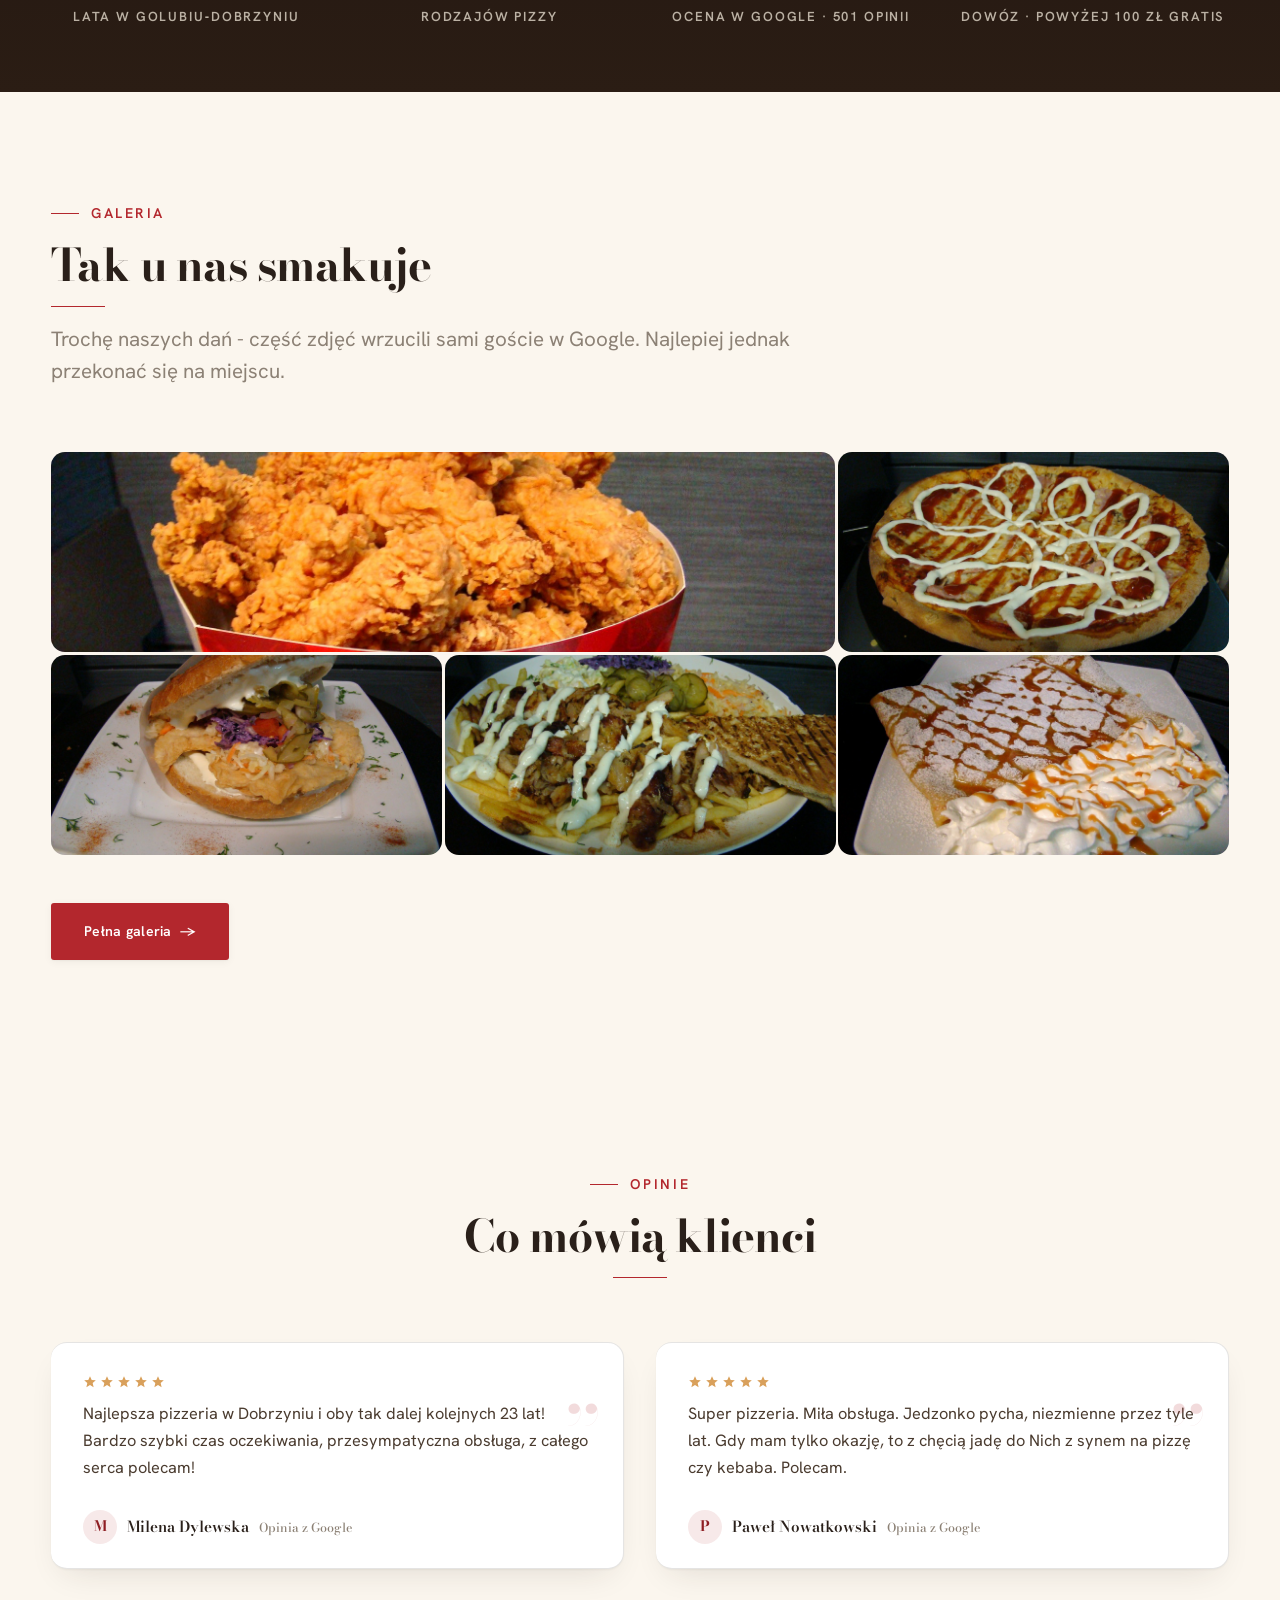
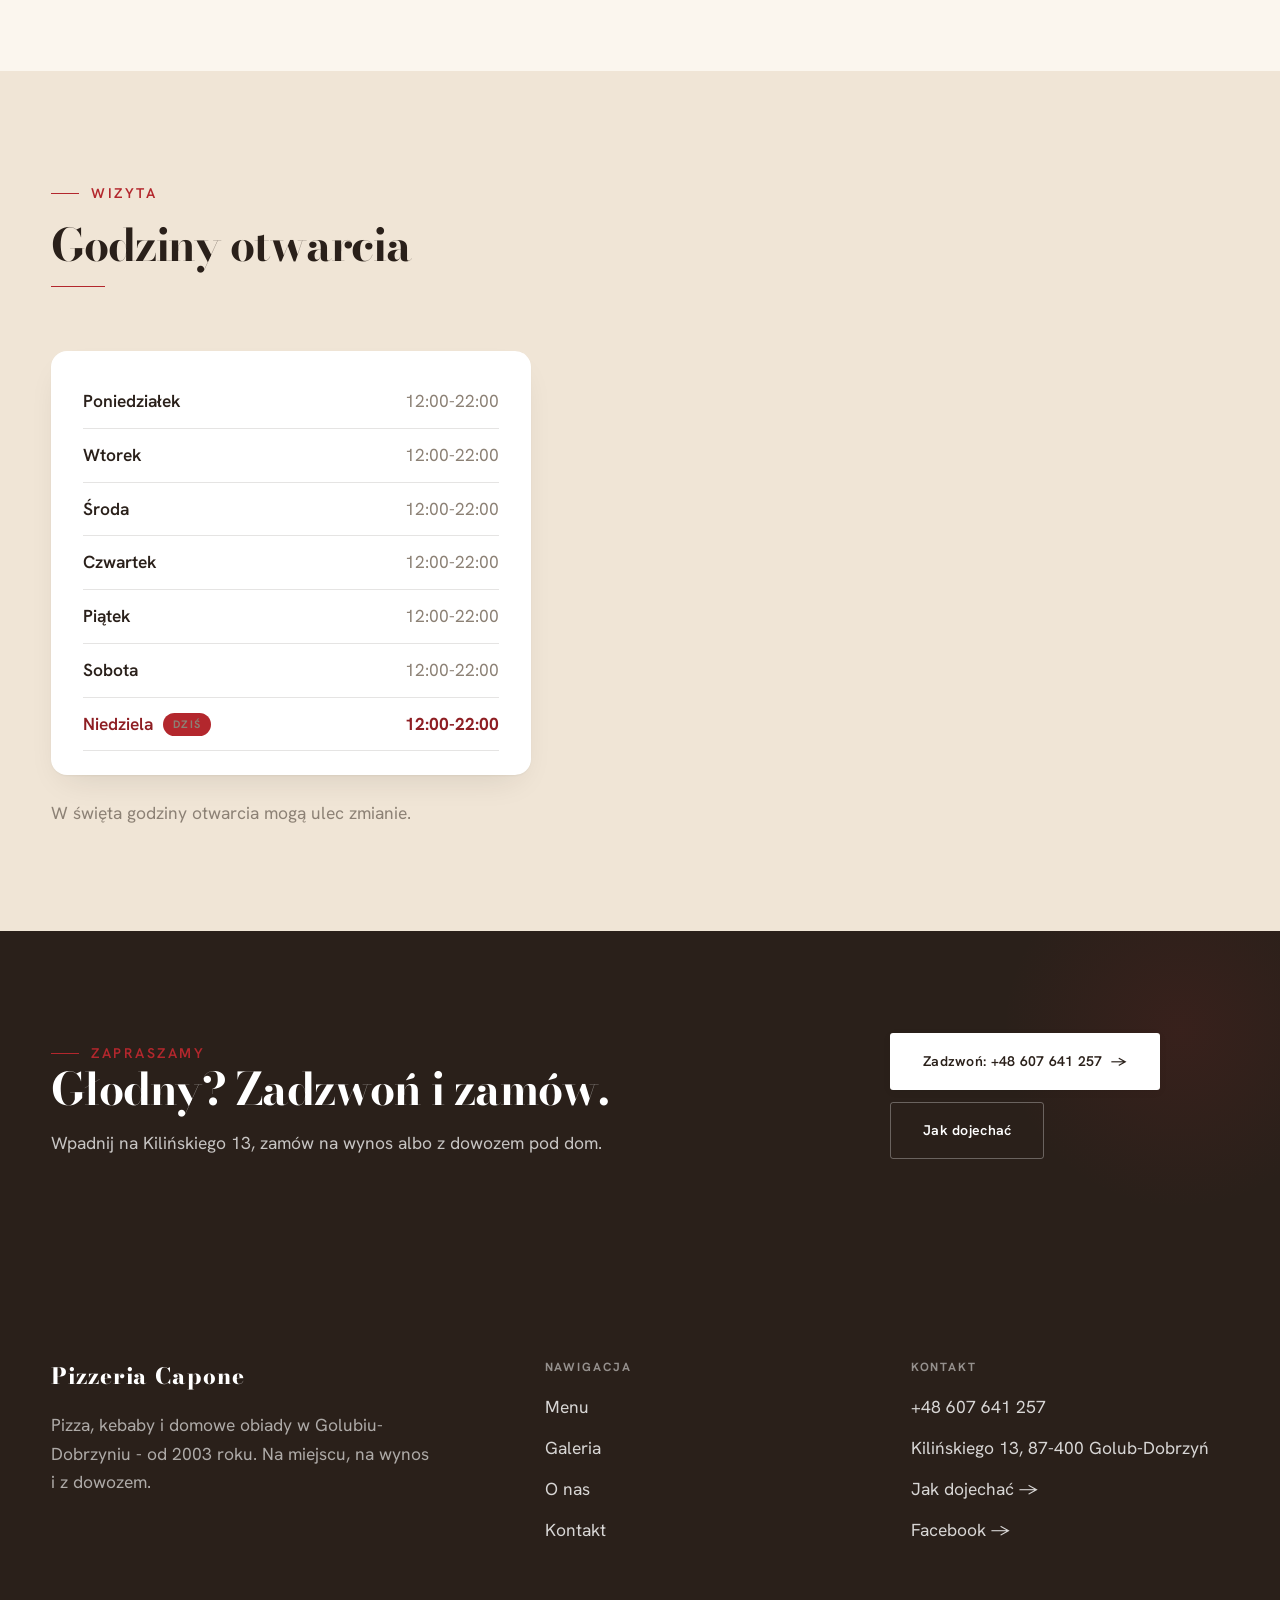
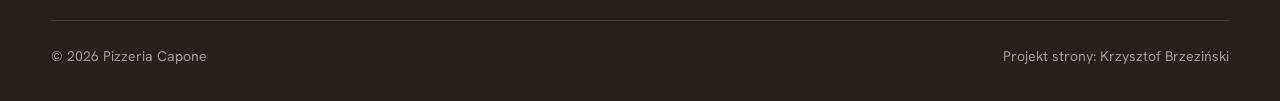
==== commit 02691d66: "Feedback Radka: nowe hero (realne zdjecia Capone zamiast cudzych wnetrz na o-nas/kontakt/oferta + no" ====
--- a/index.html
+++ b/index.html
@@ -45,7 +45,7 @@
       <span class="eyebrow">Kim jesteśmy</span>
       <h2>Od 2003 roku w Golubiu-Dobrzyniu</h2>
       <p class="muted">Pizzeria Capone karmi Golub-Dobrzyń od 2003 roku - to już 23 lata. Pracujemy rodzinnie, a z częścią załogi jesteśmy tu od samego początku. Pizza na puszystym cieście, soczyste kebaby, naleśniki i domowe obiady - w dużych porcjach i uczciwych cenach.</p>
-      <p class="muted">Stawiamy na świeże, regionalne produkty i wspieramy lokalnych producentów z Warmii i Mazur. Gotujemy tak, jak sami lubimy jeść - i chyba dlatego goście wracają do nas od tylu lat.</p>
+      <p class="muted">Stawiamy na świeże, regionalne produkty i wspieramy lokalnych producentów. Gotujemy tak, jak sami lubimy jeść - i chyba dlatego goście wracają do nas od tylu lat.</p>
       <a href="o-nas.html" class="btn btn-ghost">Poznaj nas <span class="arr">→</span></a>
     </div>
   </div>
--- a/assets/styles.css
+++ b/assets/styles.css
@@ -701,8 +701,9 @@
 @media(max-width:820px){.sticky-reserve{grid-template-columns:auto 1fr auto}.sr-fb{background:var(--paper);color:#1877F2;padding-inline:20px !important;display:flex;align-items:center}}
 
 /* — chip "Otwarte teraz" w nawigacji — */
-.open-chip{display:inline-flex;align-items:center;gap:7px;font-size:.78rem;font-weight:700;letter-spacing:.04em;
-  color:var(--ink);background:#fff;border:1px solid var(--line);border-radius:99px;padding:7px 13px;margin-right:6px}
+.open-chip{display:inline-flex;align-items:center;justify-content:center;gap:8px;white-space:nowrap;font-size:.78rem;font-weight:700;letter-spacing:.04em;
+  color:var(--ink);background:#fff;border:1px solid var(--line);border-radius:99px;padding:8px 16px;margin-right:6px;line-height:1}
+.open-chip .oc-txt{white-space:nowrap}
 .open-chip .dot{width:8px;height:8px;border-radius:50%;background:#2E9E44;box-shadow:0 0 0 3px rgba(46,158,68,.18);animation:ocpulse 2.2s ease-in-out infinite}
 .open-chip.closed .dot{background:#B3272D;box-shadow:0 0 0 3px rgba(179,39,45,.15);animation:none}
 @keyframes ocpulse{50%{box-shadow:0 0 0 6px rgba(46,158,68,.05)}}
@@ -748,22 +749,86 @@
 .btn:active{transform:scale(.97)}
 
 /* — nav: oddech dla logo — */
-.nav-inner{height:100px}
-.brand-logo{height:62px}
-.nav.is-stuck .nav-inner{height:74px}
-.nav.is-stuck .brand-logo{height:50px}
-@media(max-width:680px){.nav-inner{height:78px}.brand-logo{height:46px}}
+.nav-inner{height:108px}
+.brand-logo{height:78px}
+.nav.is-stuck .nav-inner{height:80px}
+.nav.is-stuck .brand-logo{height:60px}
+@media(max-width:680px){.nav-inner{height:80px}.brand-logo{height:52px}}
 
 /* — navbar w duchu Nobu: wersaliki, oddech, rysująca się linia — */
 .nav-links{gap:clamp(22px,2.6vw,40px)}
-.nav-links a:not(.btn){position:relative;font-size:.76rem;font-weight:600;letter-spacing:.2em;text-transform:uppercase;opacity:.82;transition:opacity .3s}
+.nav-links a:not(.btn){position:relative;font-size:.92rem;font-weight:700;letter-spacing:.16em;text-transform:uppercase;opacity:.96;transition:opacity .3s}
 .nav-links a:not(.btn):hover{opacity:1;color:inherit}
-.nav-links a:not(.btn)::after{content:"";position:absolute;left:0;right:100%;bottom:-7px;height:1px;background:currentColor;transition:right .34s cubic-bezier(.25,.8,.25,1)}
-.nav-links a:not(.btn):hover::after{right:0}
+.nav-links a:not(.btn)::after{content:"";position:absolute;left:50%;right:50%;bottom:-8px;height:2px;background:currentColor;border-radius:2px;transition:left .32s cubic-bezier(.25,.8,.25,1),right .32s cubic-bezier(.25,.8,.25,1)}
+.nav-links a:not(.btn):hover::after{left:0;right:0}
 .nav-links a:not(.btn).current{opacity:1}
-.nav-links a:not(.btn).current::after{right:0;background:var(--accent)}
-.nav-links .btn{letter-spacing:.14em;text-transform:uppercase;font-size:.78rem}
+.nav-links a:not(.btn).current::after{left:0;right:0;background:var(--cap-gold)}
+.nav-links .btn{letter-spacing:.14em;text-transform:uppercase;font-size:.86rem;font-weight:700}
+/* mocniejszy kontrast linków na kremowym pasku (uwaga Sebastiana: za drobne) */
+.nav.nav-solid .nav-links a:not(.btn){color:var(--ink)}
 @media(max-width:920px){
   .nav-links a:not(.btn){font-size:.95rem;letter-spacing:.14em}
   .nav-links a:not(.btn)::after{display:none}
 }
+
+/* — logo bez kafla: przezroczysty PNG + cień kształtu — */
+.brand-logo{border-radius:0;box-shadow:none;background:none;filter:drop-shadow(0 2px 7px rgba(8,6,4,.4))}
+
+/* — FIX hover: napis MA zostać widoczny (nie dziedzicz ciemnego koloru z rodzica) — */
+.nav:not(.nav-solid) .nav-links a:not(.btn):hover{color:#fff}
+.nav.nav-solid .nav-links a:not(.btn):hover{color:var(--ink)}
+/* linia rozwija się od środka na boki (Nobu) — kolor idzie za tekstem, więc zawsze widoczna */
+.nav-links a:not(.btn):hover::after{left:0;right:0}
+
+/* — CTA "Zamów": ZAWSZE pełna czerwień + biały tekst (koniec znikania nad zdjęciem i słabego kontrastu) — */
+.nav .nav-links a.btn-accent,
+.nav.nav-solid .nav-links a.btn-accent,
+.nav:not(.nav-solid) .nav-links a.btn-accent{
+  background:var(--accent);border:1px solid var(--accent);color:#fff !important;
+  box-shadow:0 4px 14px rgba(179,39,45,.28)}
+.nav .nav-links a.btn-accent:hover,
+.nav.nav-solid .nav-links a.btn-accent:hover,
+.nav:not(.nav-solid) .nav-links a.btn-accent:hover{
+  background:var(--accent-d);border-color:var(--accent-d);color:#fff !important;box-shadow:0 6px 18px rgba(179,39,45,.34)}
+
+/* — FIX rozjazdu: poziomy nav (duże bold linki) mieści się wygodnie dopiero od 1025px.
+     Poniżej chowamy go w schludne menu (hamburger) — koniec łamania „O NAS" i chipa na 2 linie. — */
+@media(max-width:1024px){
+  .nav .nav-inner{height:auto;min-height:88px}
+  .nav .brand-logo{height:60px}
+  .nav.is-stuck .brand-logo{height:52px}
+  .nav .nav-toggle{display:flex;flex:0 0 auto;z-index:60}
+  .nav .nav-links{position:fixed;inset:88px 0 auto 0;flex-direction:column;align-items:stretch;
+    gap:0;padding:14px 6% 20px!important;background:var(--paper);border-bottom:var(--hairline);box-shadow:var(--sh-md);
+    transform:translateY(-135%);visibility:hidden;transition:transform .35s var(--ease);flex:none}
+  .nav .nav-links.open{transform:translateY(0);visibility:visible}
+  .nav .nav-links a:not(.btn){position:static;color:var(--ink-soft);opacity:1;font-size:1.02rem;letter-spacing:.1em;
+    padding:15px 2px;border-bottom:1px solid rgba(42,32,26,.10);width:100%}
+  .nav .nav-links a:not(.btn):hover{color:var(--ink)}
+  .nav .nav-links a:not(.btn)::after{display:none}
+  .nav .nav-links a.btn-accent{position:static!important;transform:none!important;top:auto!important;right:auto!important;
+    margin-top:16px;width:100%;justify-content:center;display:flex;font-size:.95rem;padding-block:.75rem}
+  .nav .nav-links .open-chip{display:none}       /* status pill nie pasuje do pionowego menu */
+  .nav .nav-toggle span{background:var(--ink)}    /* hamburger zawsze ciemny, czytelny na kremie */
+}
+
+/* — DESKTOP (≥1025px): czysty układ logo⟵→menu+CTA, gwarantowane przerwy, zero łamania — */
+@media(min-width:1025px){
+  .nav .nav-inner{display:flex;align-items:center;gap:clamp(1.6rem,3.5vw,3.4rem);position:static}
+  .nav .brand{flex:0 0 auto}
+  .nav .brand .name{white-space:nowrap}
+  .nav .brand .sub{white-space:nowrap}
+  /* menu dosunięte w prawo, własne równe odstępy, nic się nie łamie */
+  .nav .nav-links{flex:1 1 auto;justify-content:flex-end;align-items:center;
+    gap:clamp(1.15rem,1.9vw,2.1rem);padding-right:0}
+  .nav .nav-links a:not(.btn){white-space:nowrap}
+  .nav .nav-links a:not(.btn)::after{bottom:-6px}
+  /* chip statusu tylko gdy naprawdę jest miejsce (poniżej 1280 chowamy, by nic nie ściskać) */
+  .nav .nav-links .open-chip{flex:0 0 auto;white-space:nowrap;margin-left:.4rem}
+  /* CTA w normalnym flow na końcu (koniec pozycjonowania absolutnego, które kolidowało) */
+  .nav .nav-links a.btn-accent{position:static;transform:none;top:auto;right:auto;margin:0 0 0 .6rem;flex:0 0 auto}
+  .nav .nav-links a.btn-accent:hover{transform:none}
+}
+@media(min-width:1025px) and (max-width:1279px){
+  .nav .nav-links .open-chip{display:none!important}   /* mniej miejsca → chowamy pasek statusu, menu oddycha */
+}
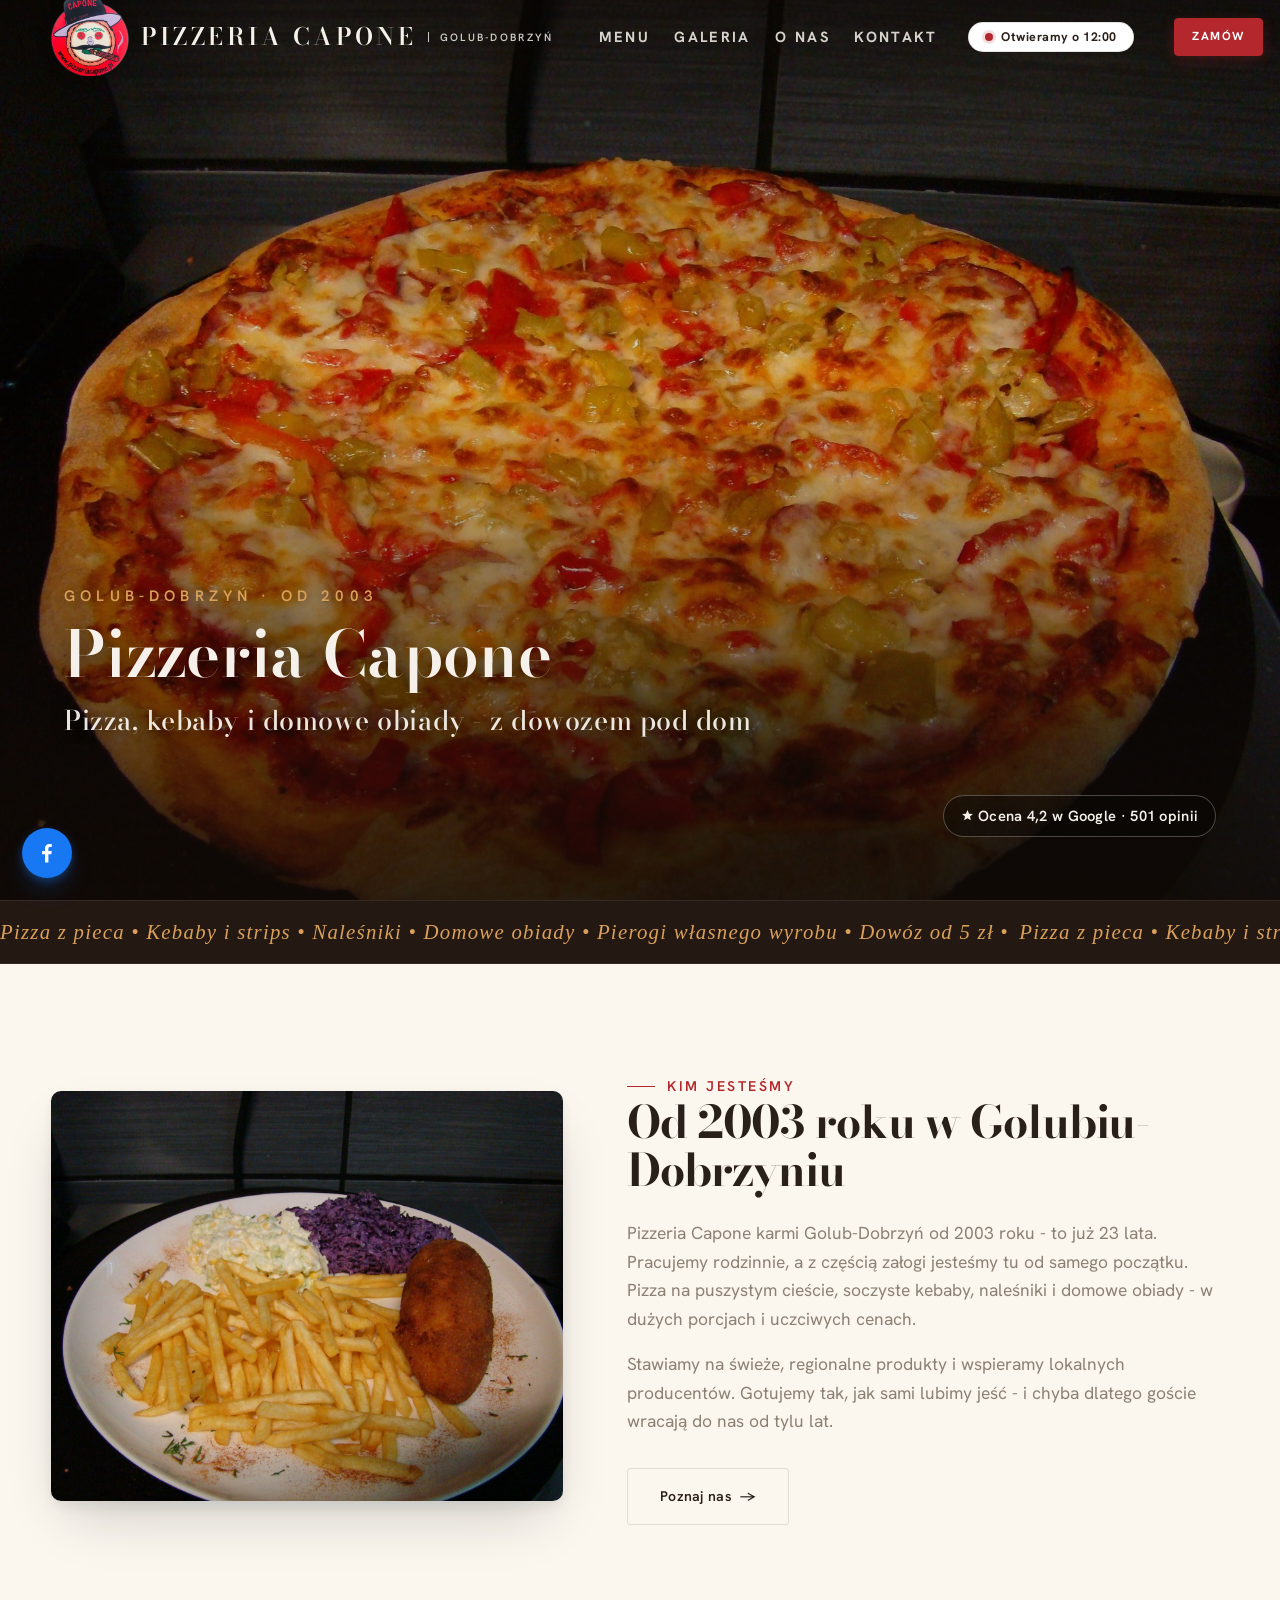
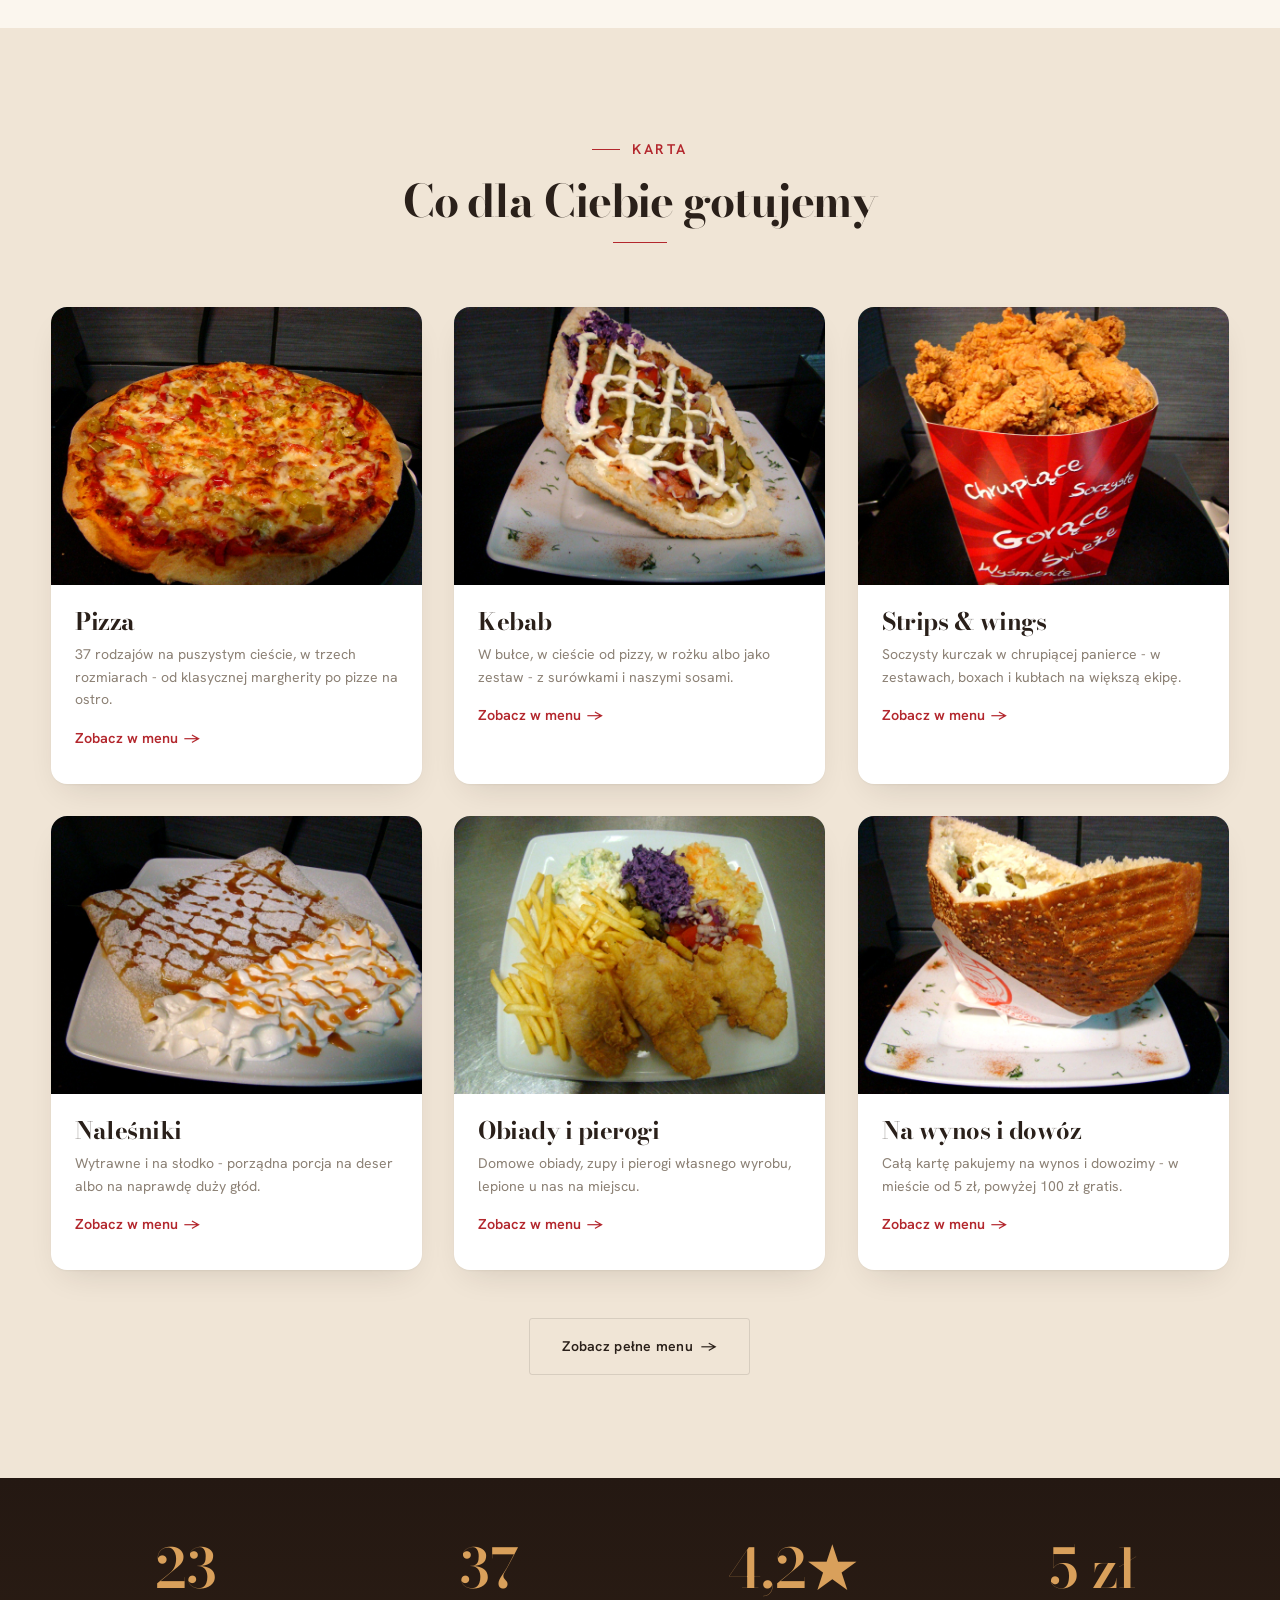
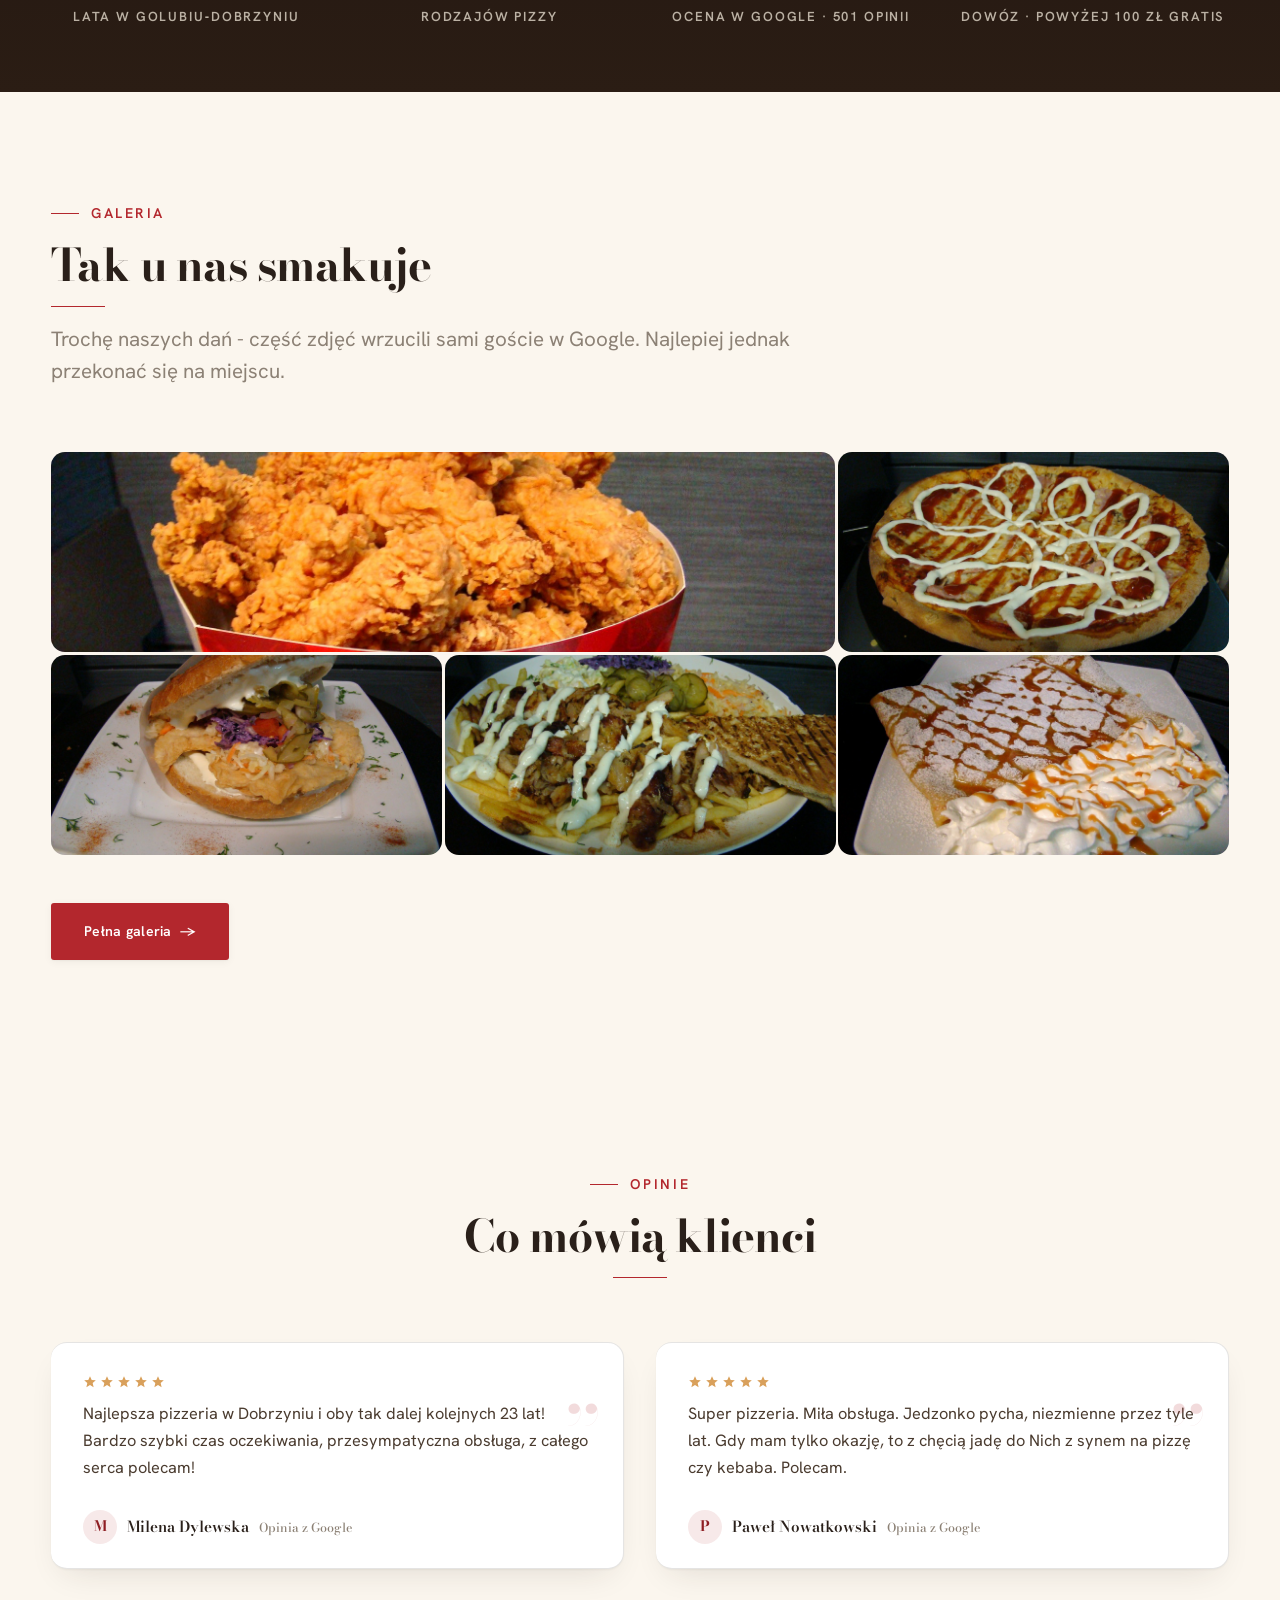
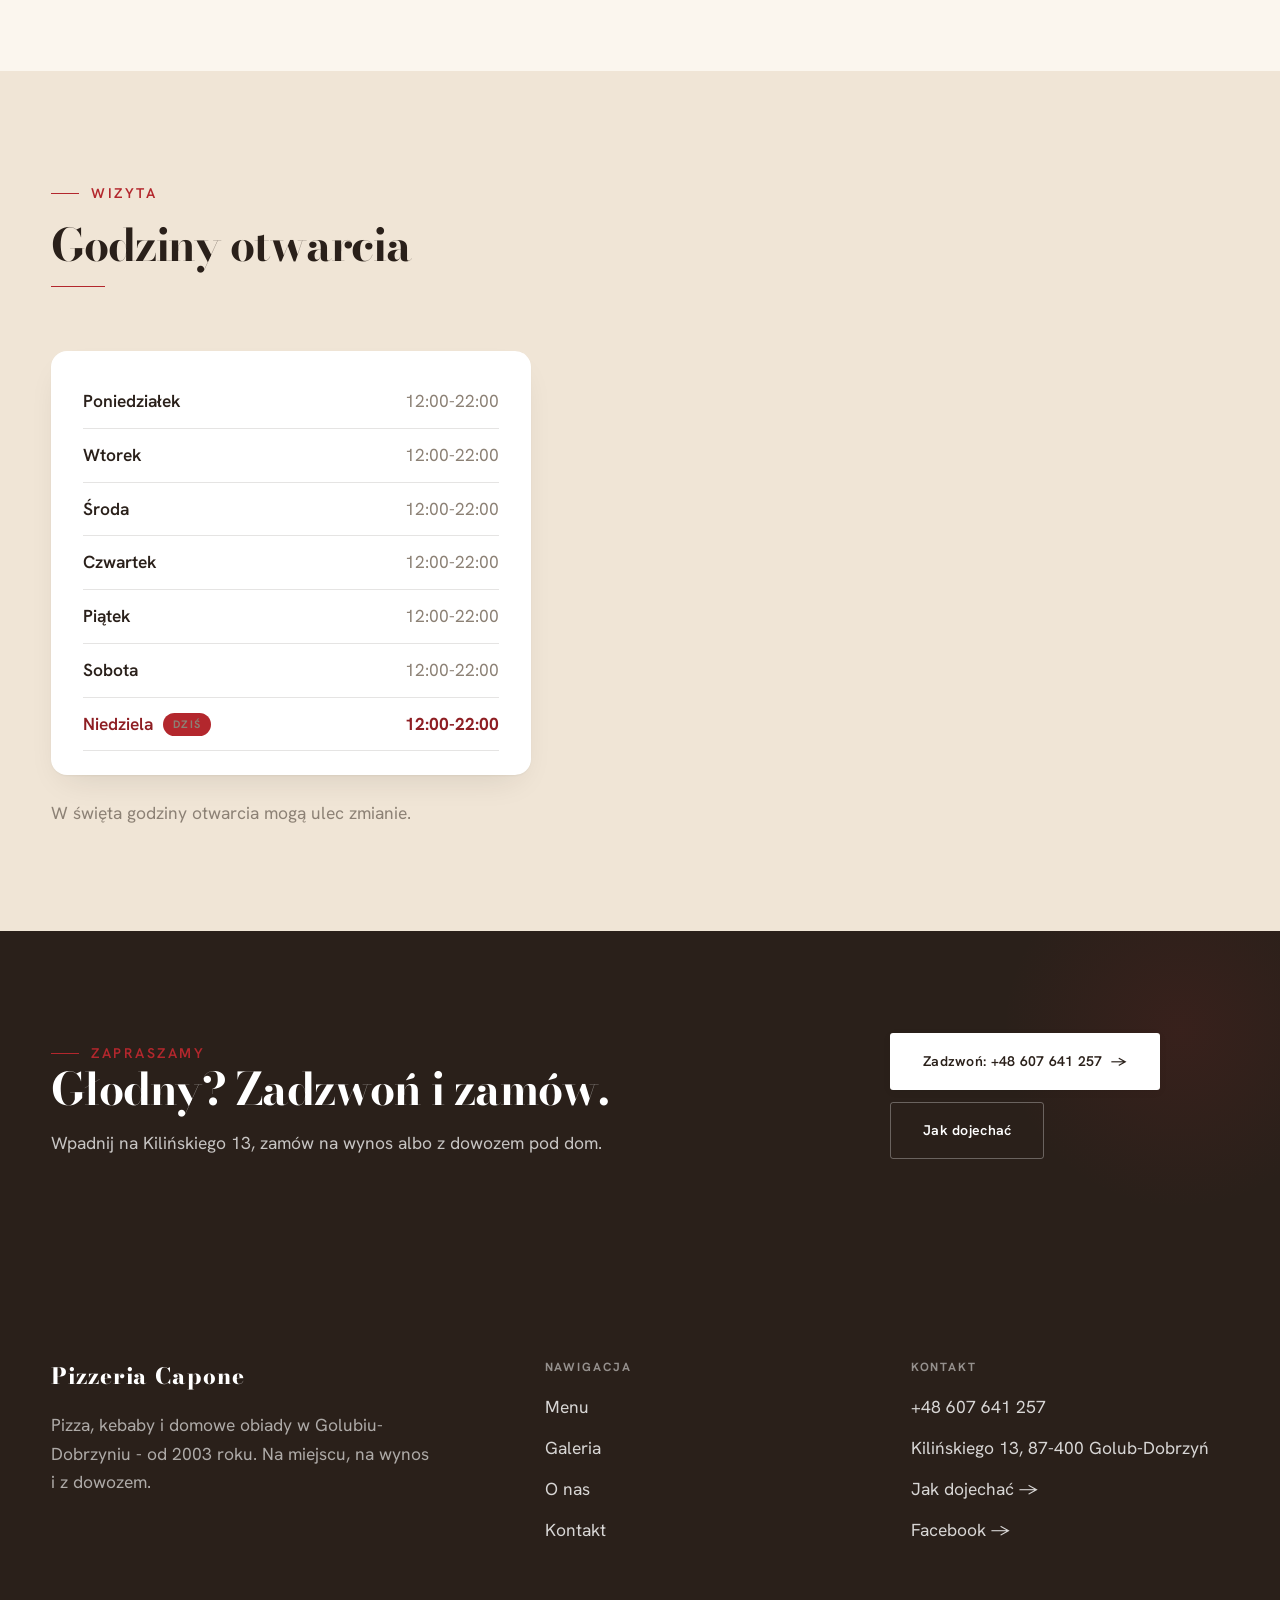
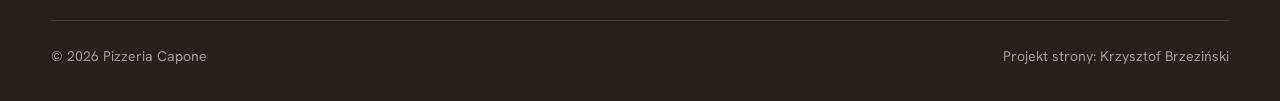
==== commit 7d9978d0: "Index: sekcja 'Kim jestesmy' - inne zdjecie (domowy obiad g1) zamiast powtorzonej pizzy z hero (uwag" ====
--- a/index.html
+++ b/index.html
@@ -40,7 +40,7 @@
 </section>
 <section>
   <div class="wrap split">
-    <div class="split-art reveal"><img src="img/g11.jpg" alt="Chleb kebabowy z sezamem - Pizzeria Capone" loading="lazy"></div>
+    <div class="split-art reveal"><img src="img/g1.jpg" alt="Domowy obiad - kotlet z frytkami i surówkami - Pizzeria Capone" loading="lazy"></div>
     <div class="split-copy reveal">
       <span class="eyebrow">Kim jesteśmy</span>
       <h2>Od 2003 roku w Golubiu-Dobrzyniu</h2>
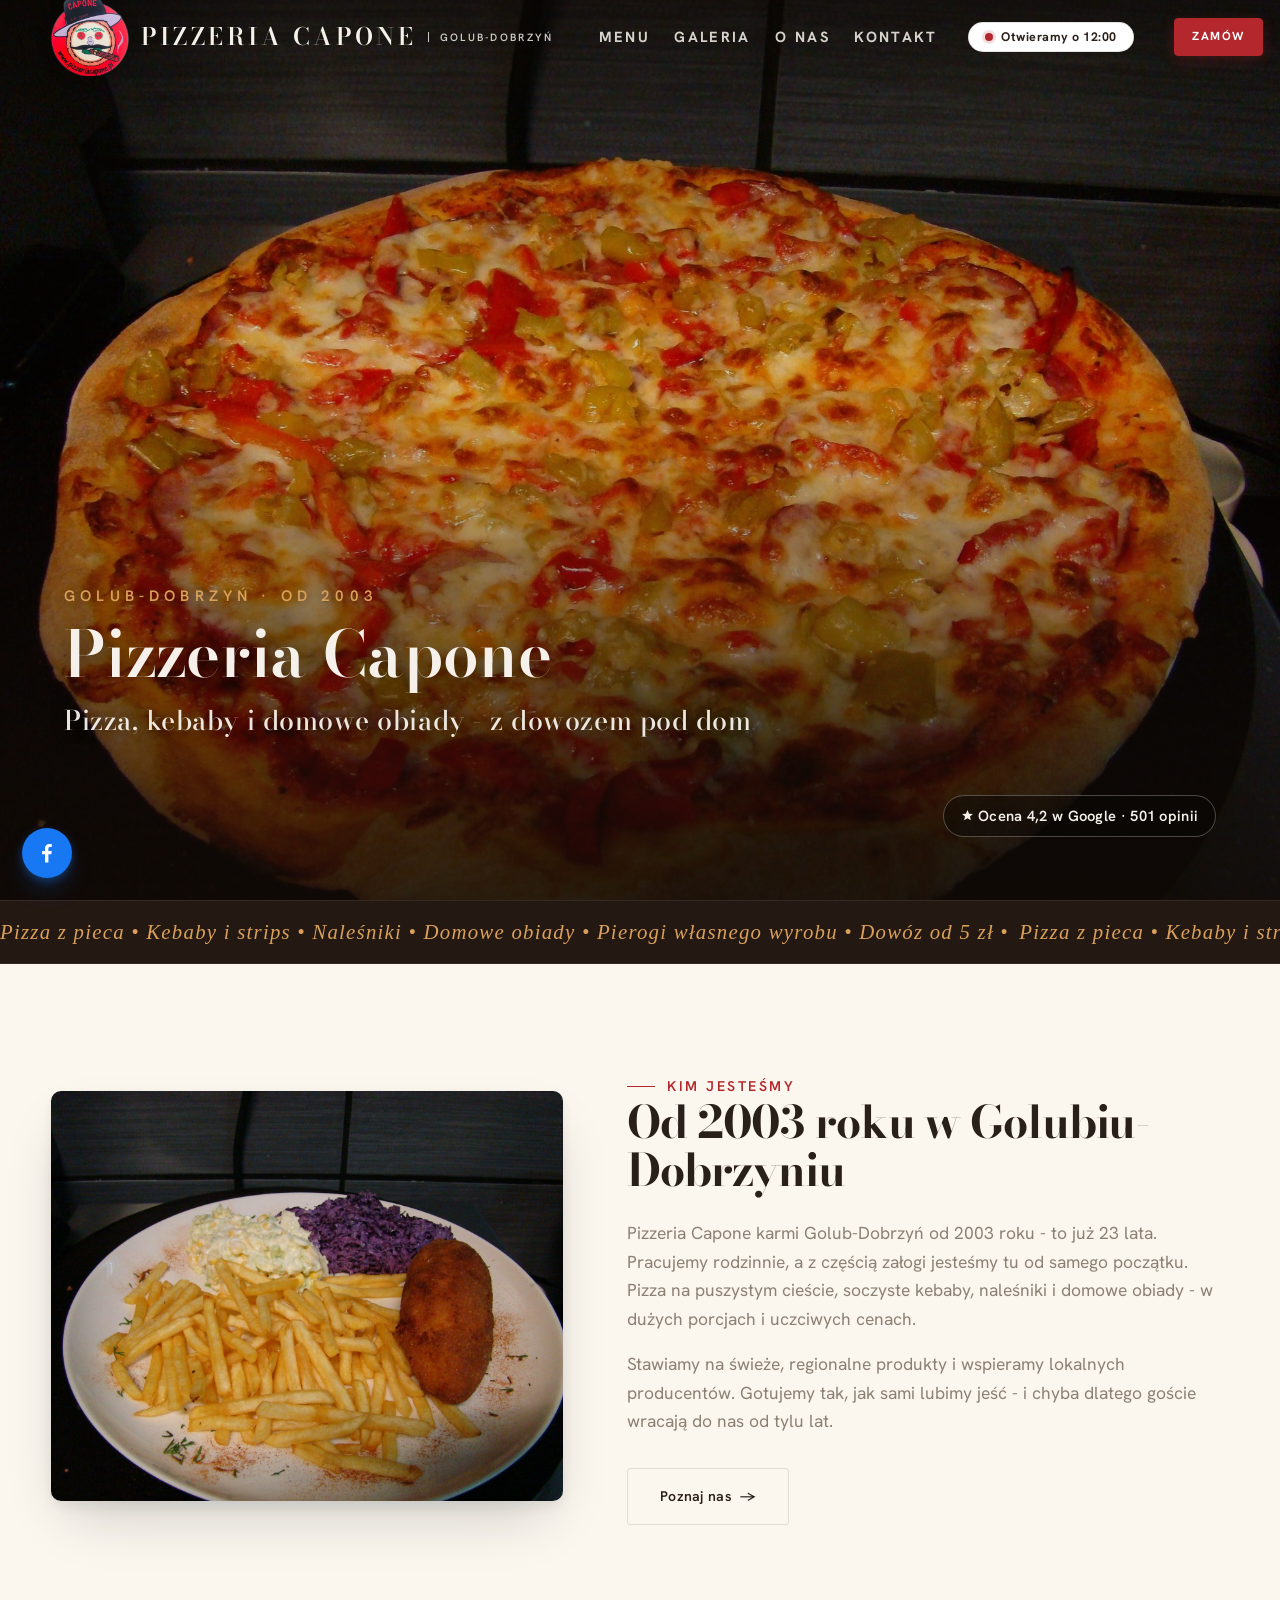
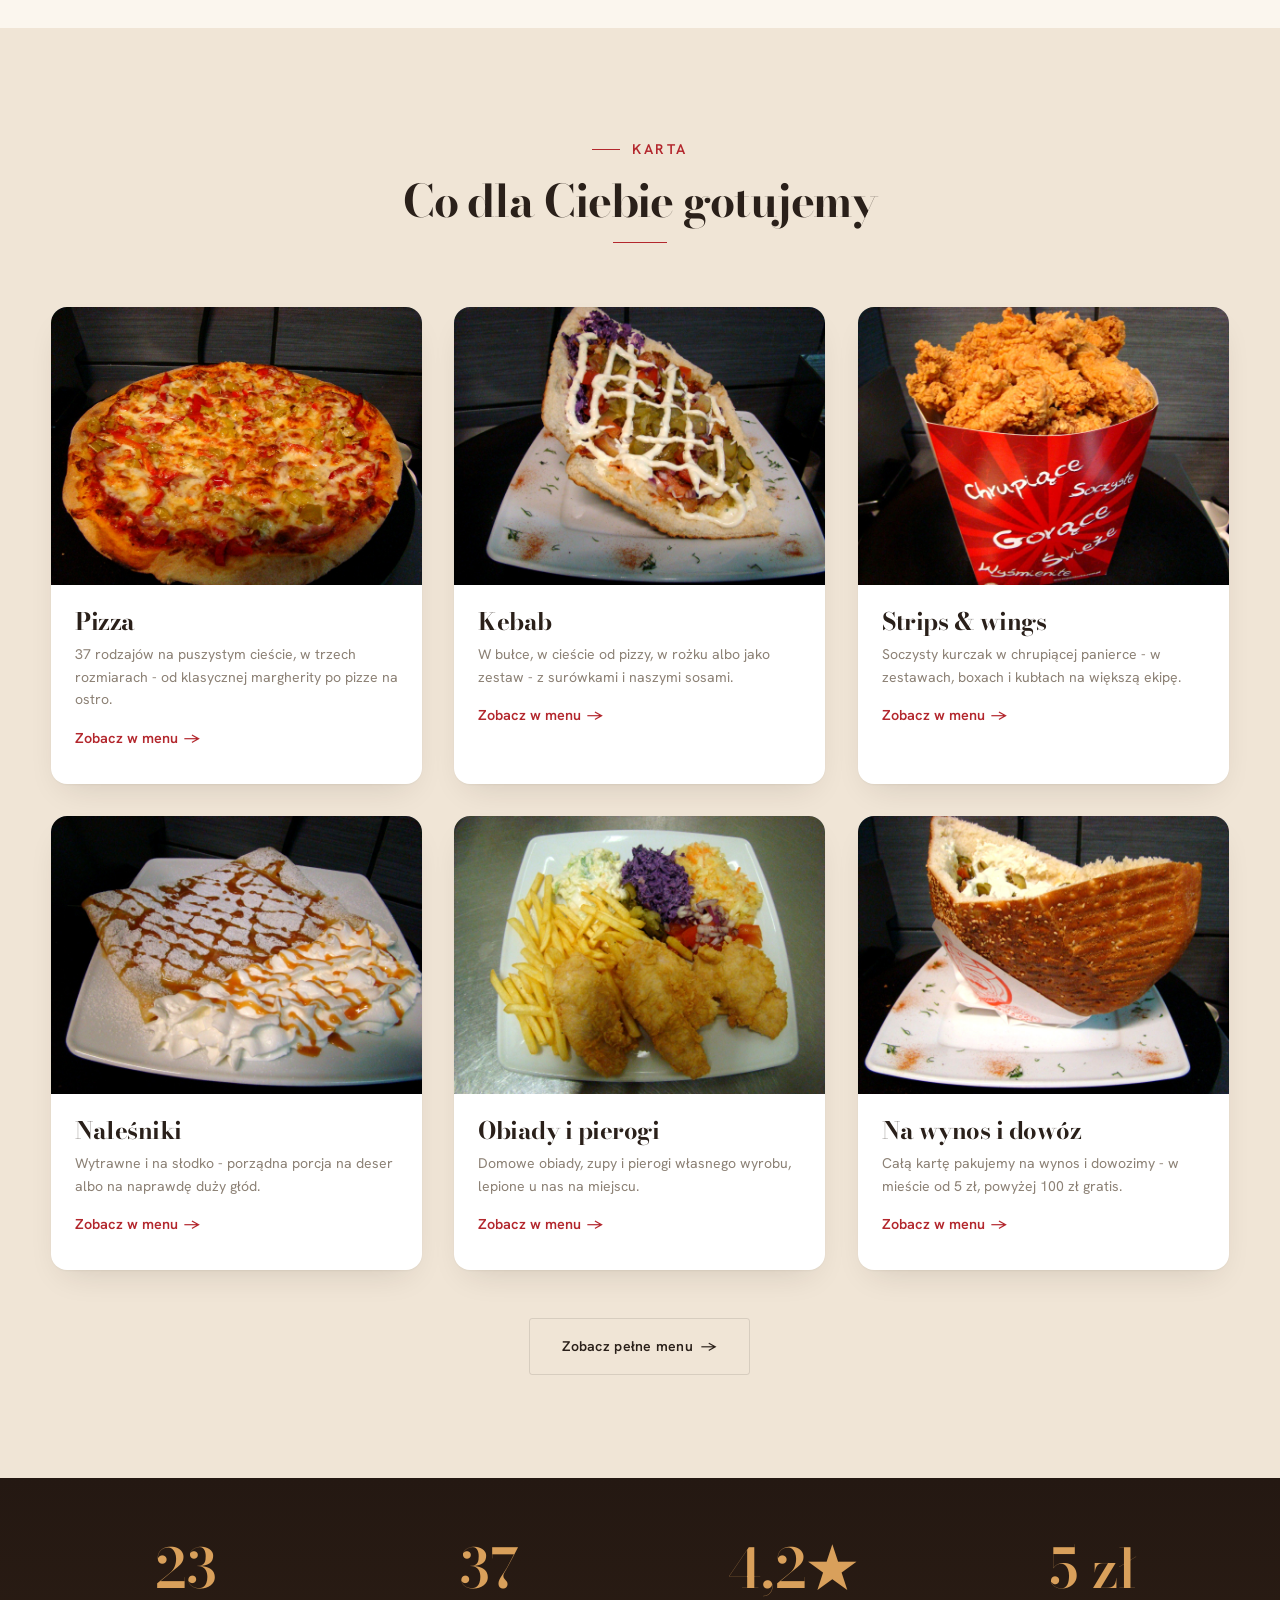
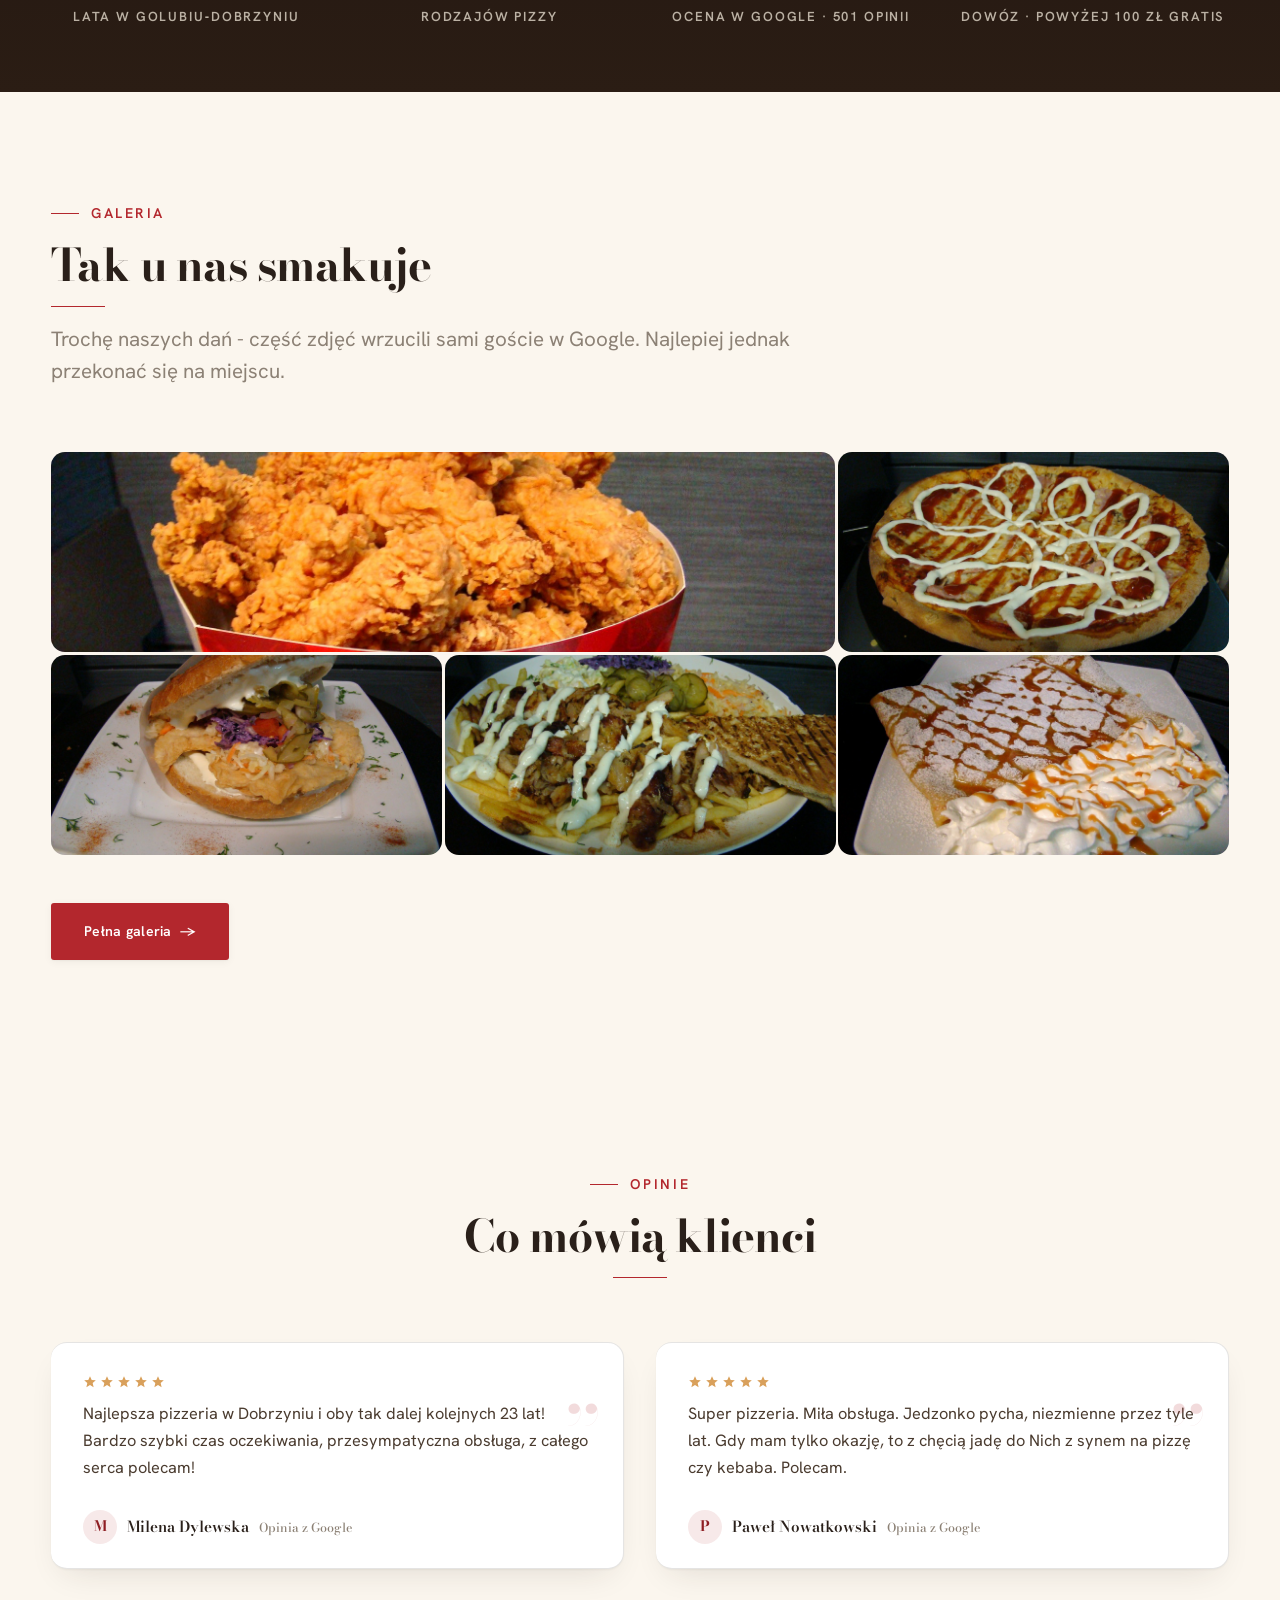
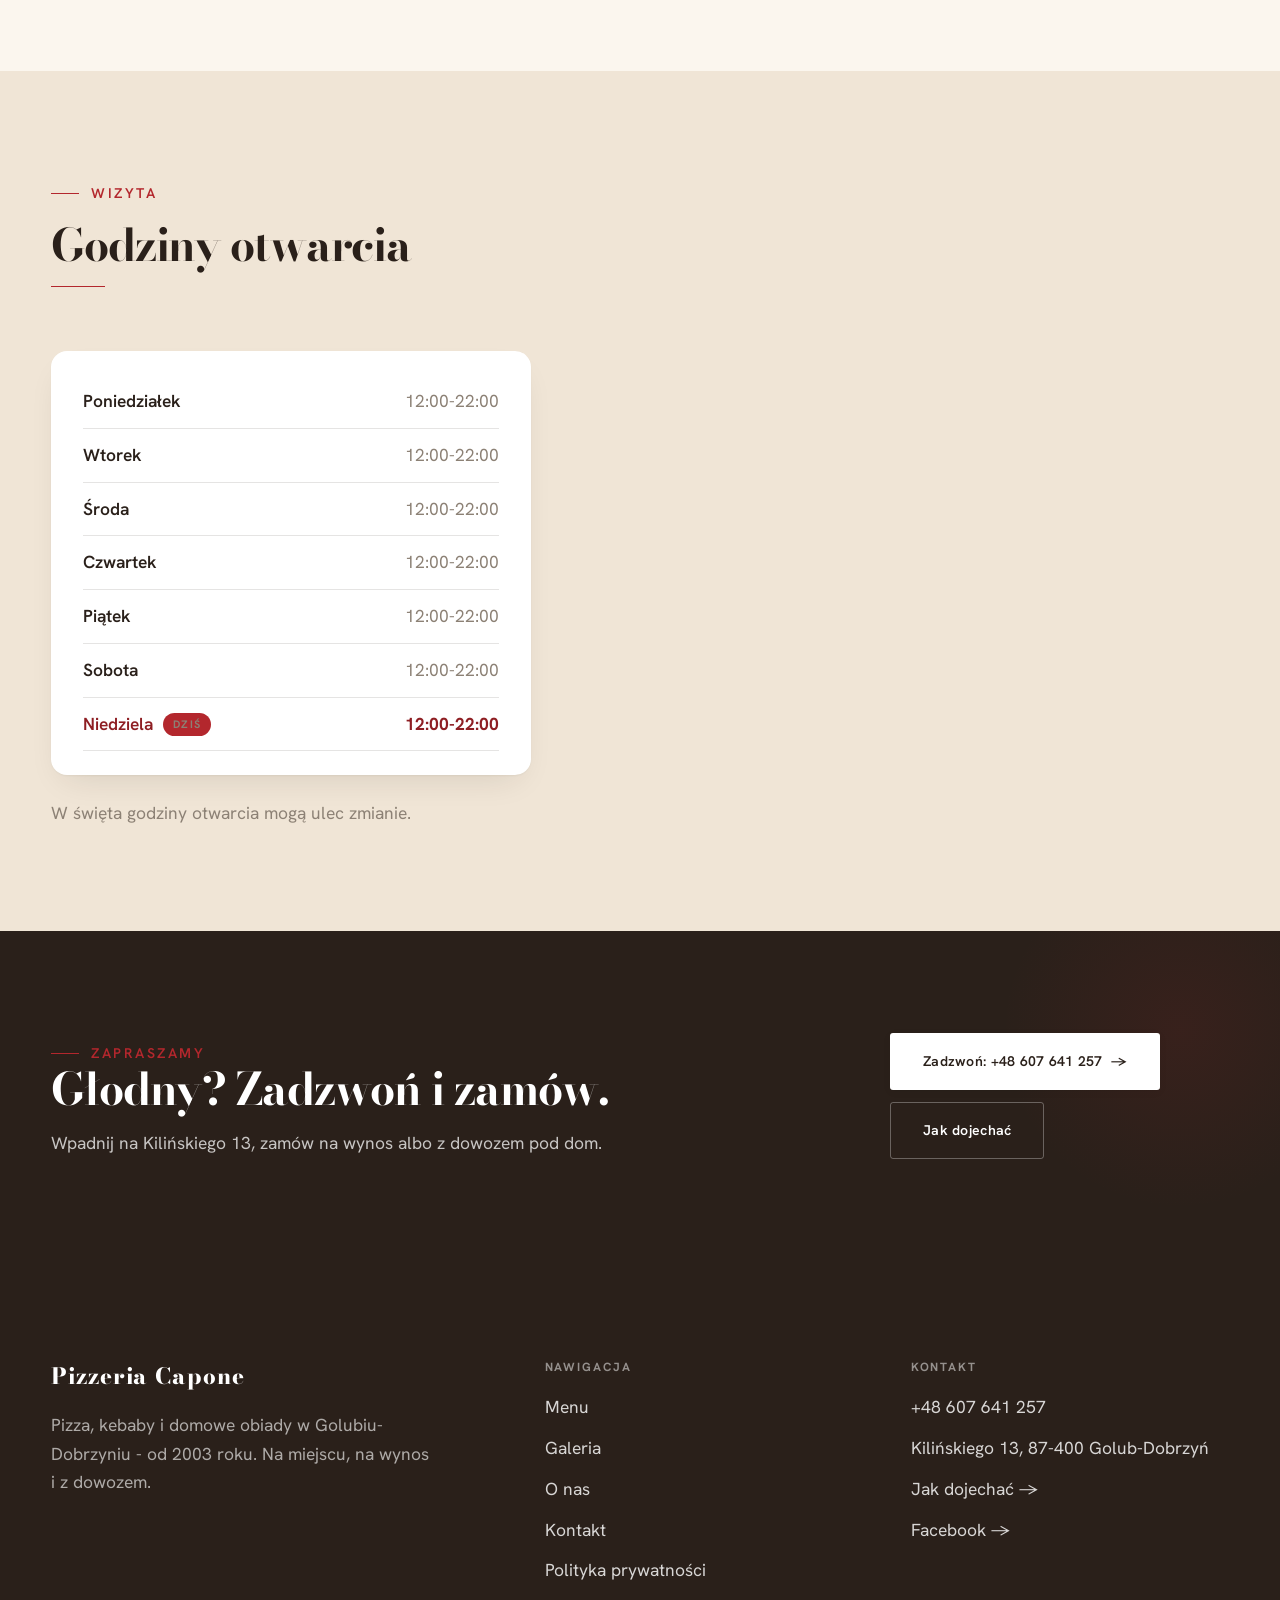
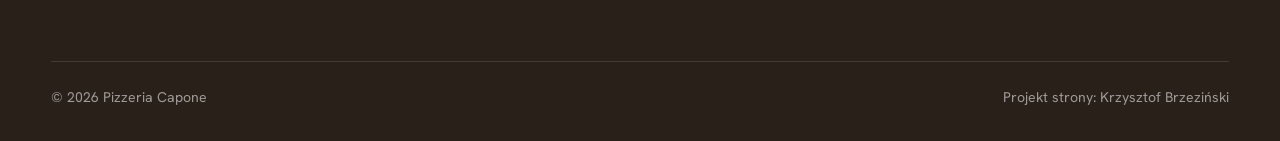
==== commit db7457c5: "SEO na oddanie: sitemap, robots, canonicale, OG, schema Restaurant, polityka prywatności, 404 Co-Aut" ====
--- a/index.html
+++ b/index.html
@@ -12,6 +12,42 @@
 <link rel="icon" type="image/png" href="img/favicon.png">
 <link rel="apple-touch-icon" href="img/apple-touch-icon.png">
 <meta name="nb-deploy" content="bbc3ce6b8684">
+<link rel="canonical" href="https://pizzeriacapone.pl/">
+<meta property="og:type" content="website">
+<meta property="og:site_name" content="Pizzeria Capone">
+<meta property="og:locale" content="pl_PL">
+<meta property="og:title" content="Pizzeria Capone - Pizza i kebab · Golub-Dobrzyń">
+<meta property="og:description" content="Pizzeria Capone w Golubiu-Dobrzyniu - pizza na puszystym cieście, kebaby, naleśniki i domowe obiady. Od 2003 roku, na miejscu i na wynos. Zadzwoń: +48 607 641 257.">
+<meta property="og:url" content="https://pizzeriacapone.pl/">
+<meta property="og:image" content="https://pizzeriacapone.pl/img/hero-home.jpg">
+<script type="application/ld+json">
+{
+  "@context": "https://schema.org",
+  "@type": "Restaurant",
+  "name": "Pizzeria Capone",
+  "image": "https://pizzeriacapone.pl/img/hero-home.jpg",
+  "logo": "https://pizzeriacapone.pl/img/logo.png",
+  "url": "https://pizzeriacapone.pl/",
+  "telephone": "+48607641257",
+  "servesCuisine": ["Pizza", "Kebab", "Kuchnia polska", "Fast food"],
+  "priceRange": "$$",
+  "address": {
+    "@type": "PostalAddress",
+    "streetAddress": "Kili\u0144skiego 13",
+    "addressLocality": "Golub-Dobrzy\u0144",
+    "postalCode": "87-400",
+    "addressCountry": "PL"
+  },
+  "openingHoursSpecification": {
+    "@type": "OpeningHoursSpecification",
+    "dayOfWeek": ["Monday","Tuesday","Wednesday","Thursday","Friday","Saturday","Sunday"],
+    "opens": "12:00",
+    "closes": "22:00"
+  },
+  "menu": "https://pizzeriacapone.pl/oferta.html",
+  "sameAs": ["https://www.facebook.com/p/Pizzeria-Capone-100063553814642"]
+}
+</script>
 </head>
 <body>
 
@@ -154,6 +190,7 @@
         <a href="realizacje.html">Galeria</a>
         <a href="o-nas.html">O nas</a>
         <a href="kontakt.html">Kontakt</a>
+        <a href="polityka-prywatnosci.html">Polityka prywatności</a>
       </div>
       <div class="foot-col">
         <h4>Kontakt</h4>
